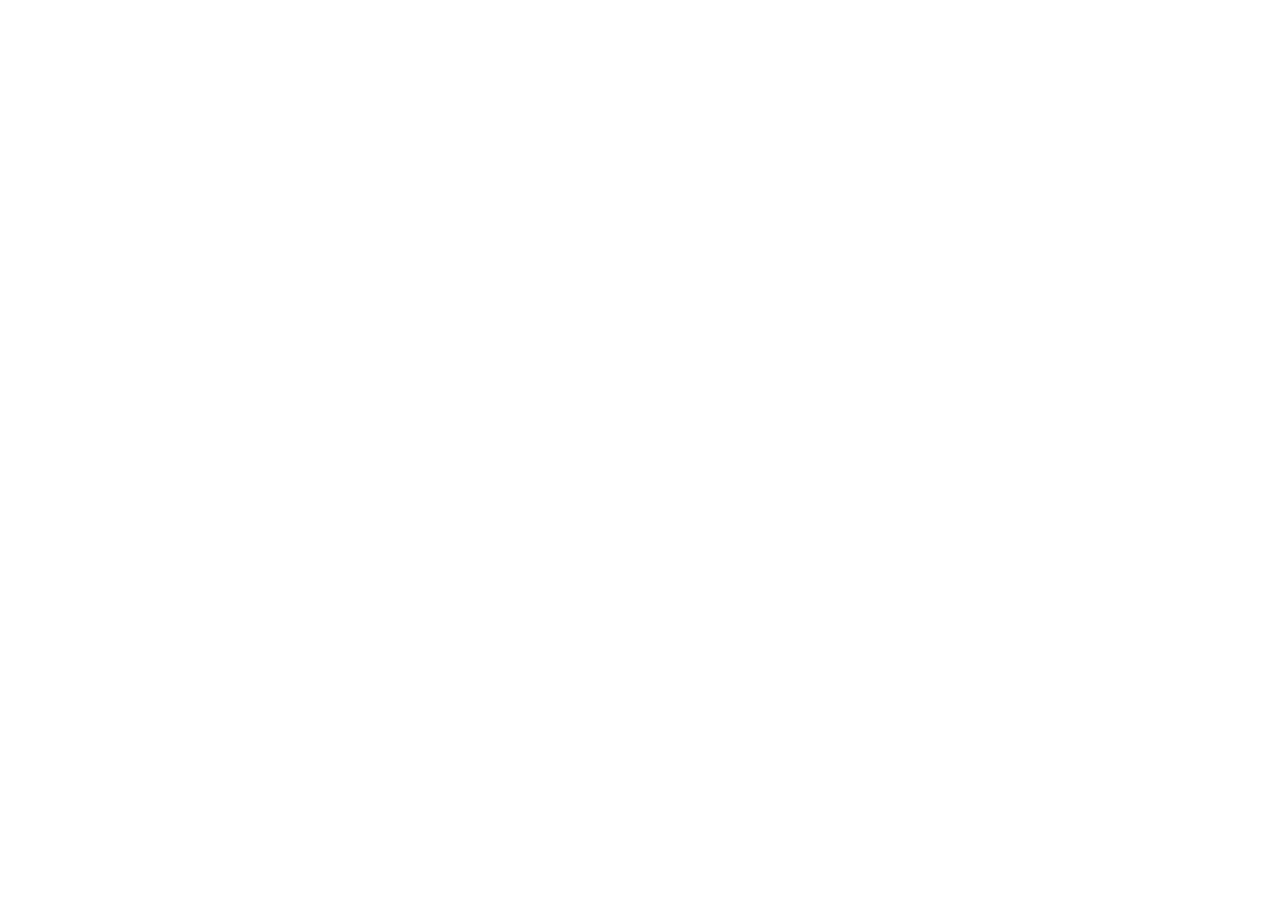
==== index.html @ 31bc8d92 "Create index.html" ====
<!doctype html>
<html lang="ja">
  <head>
    <meta charset="utf-8" />
    <meta http-equiv="refresh" content="0; url=https://www.notion.so/Sumi-Ink-Logo-Animation-318b4e11ff6f80c09e7ff44c44722311?source=copy_link" />
    <title>Redirecting…</title>
    <script>location.replace("https://www.notion.so/Sumi-Ink-Logo-Animation-318b4e11ff6f80c09e7ff44c44722311?source=copy_link");</script>
  </head>
  <body>
    <p>Redirecting… <a href="https://www.notion.so/Sumi-Ink-Logo-Animation-318b4e11ff6f80c09e7ff44c44722311?source=copy_link">Click here</a></p>
  </body>
</html>
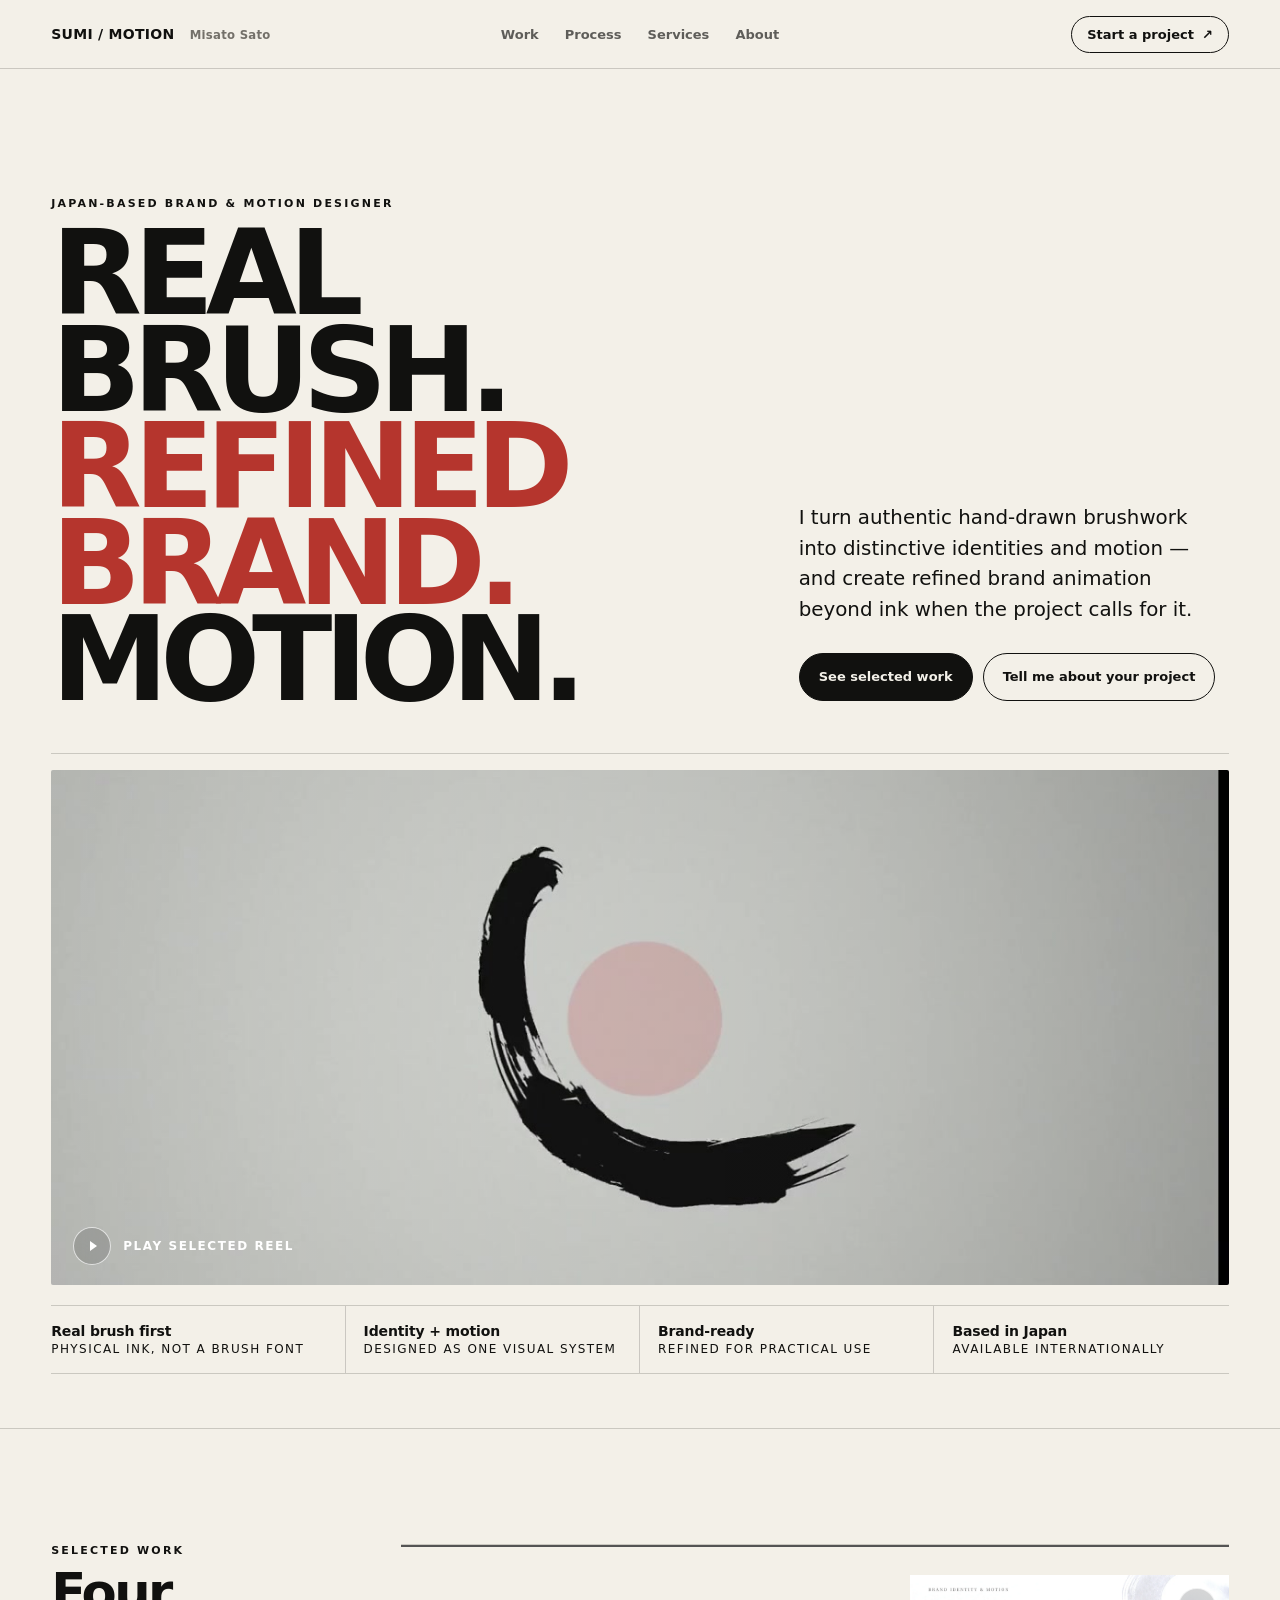
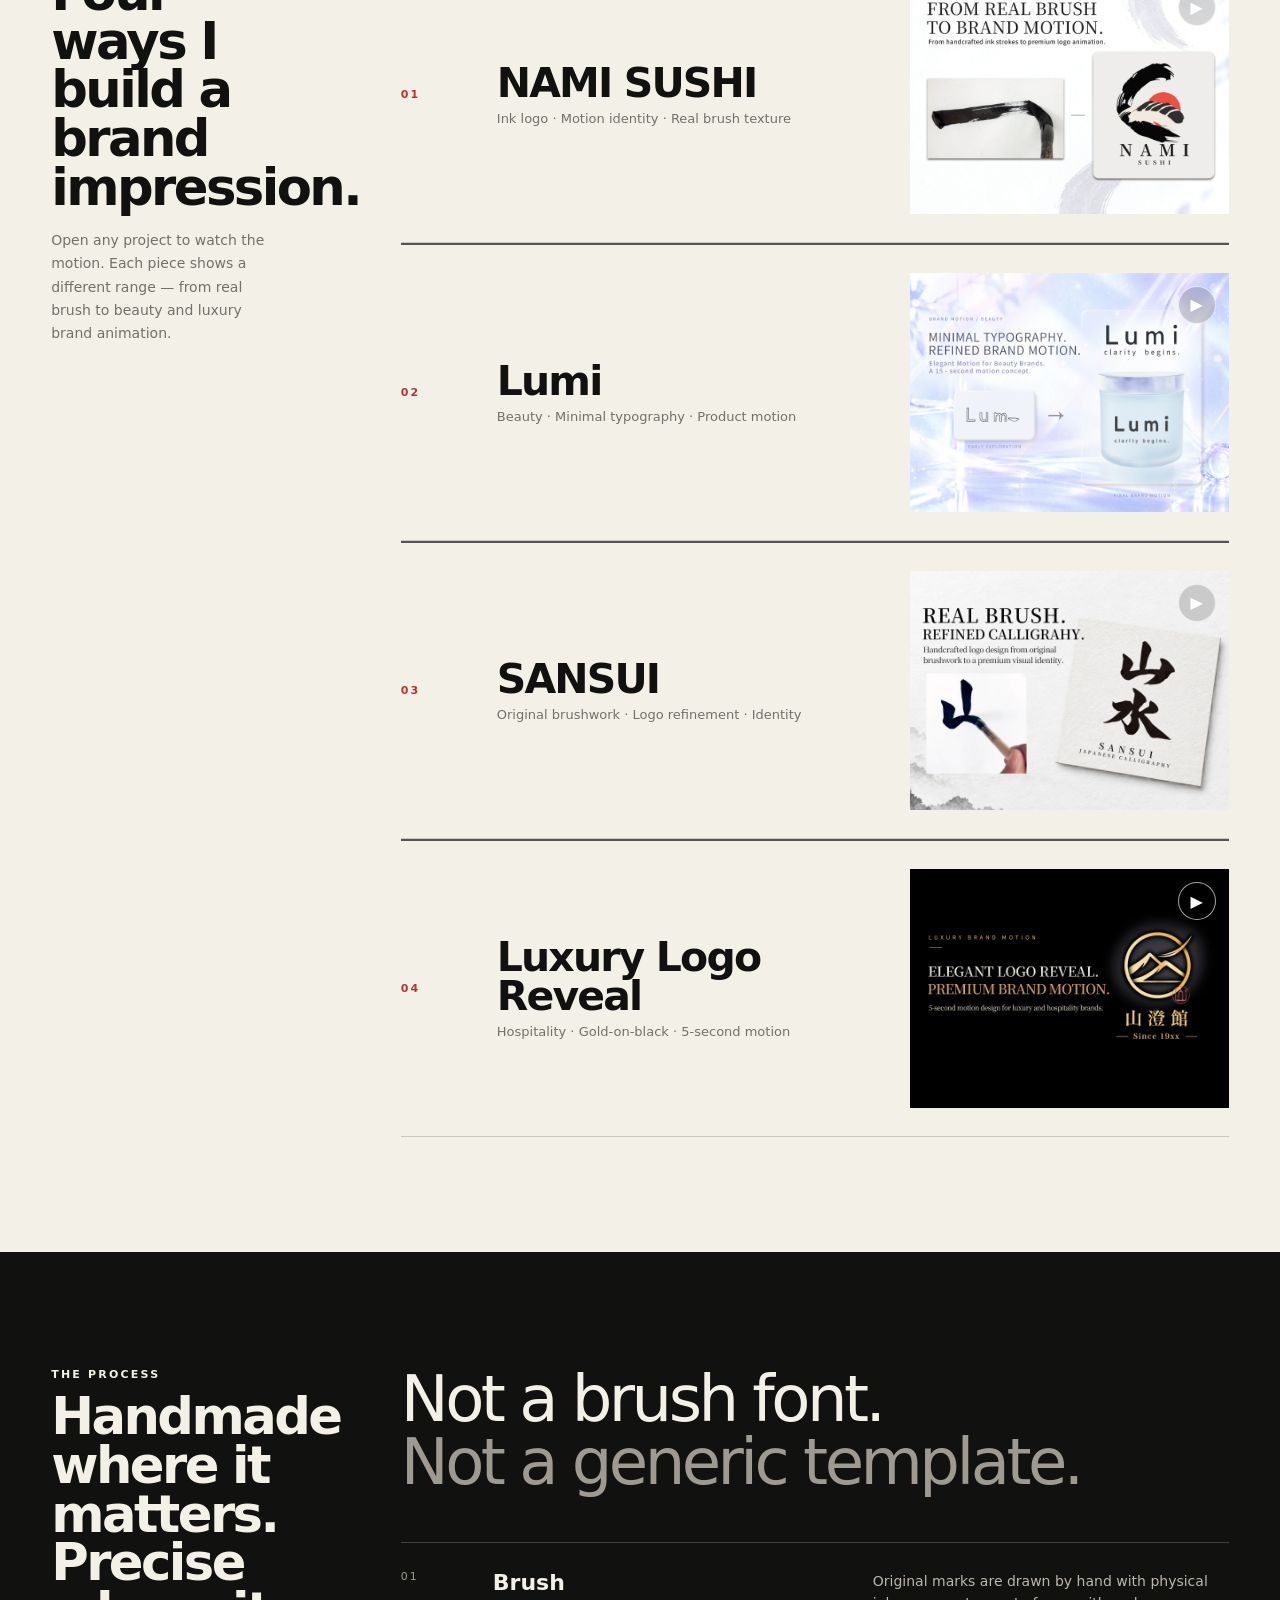
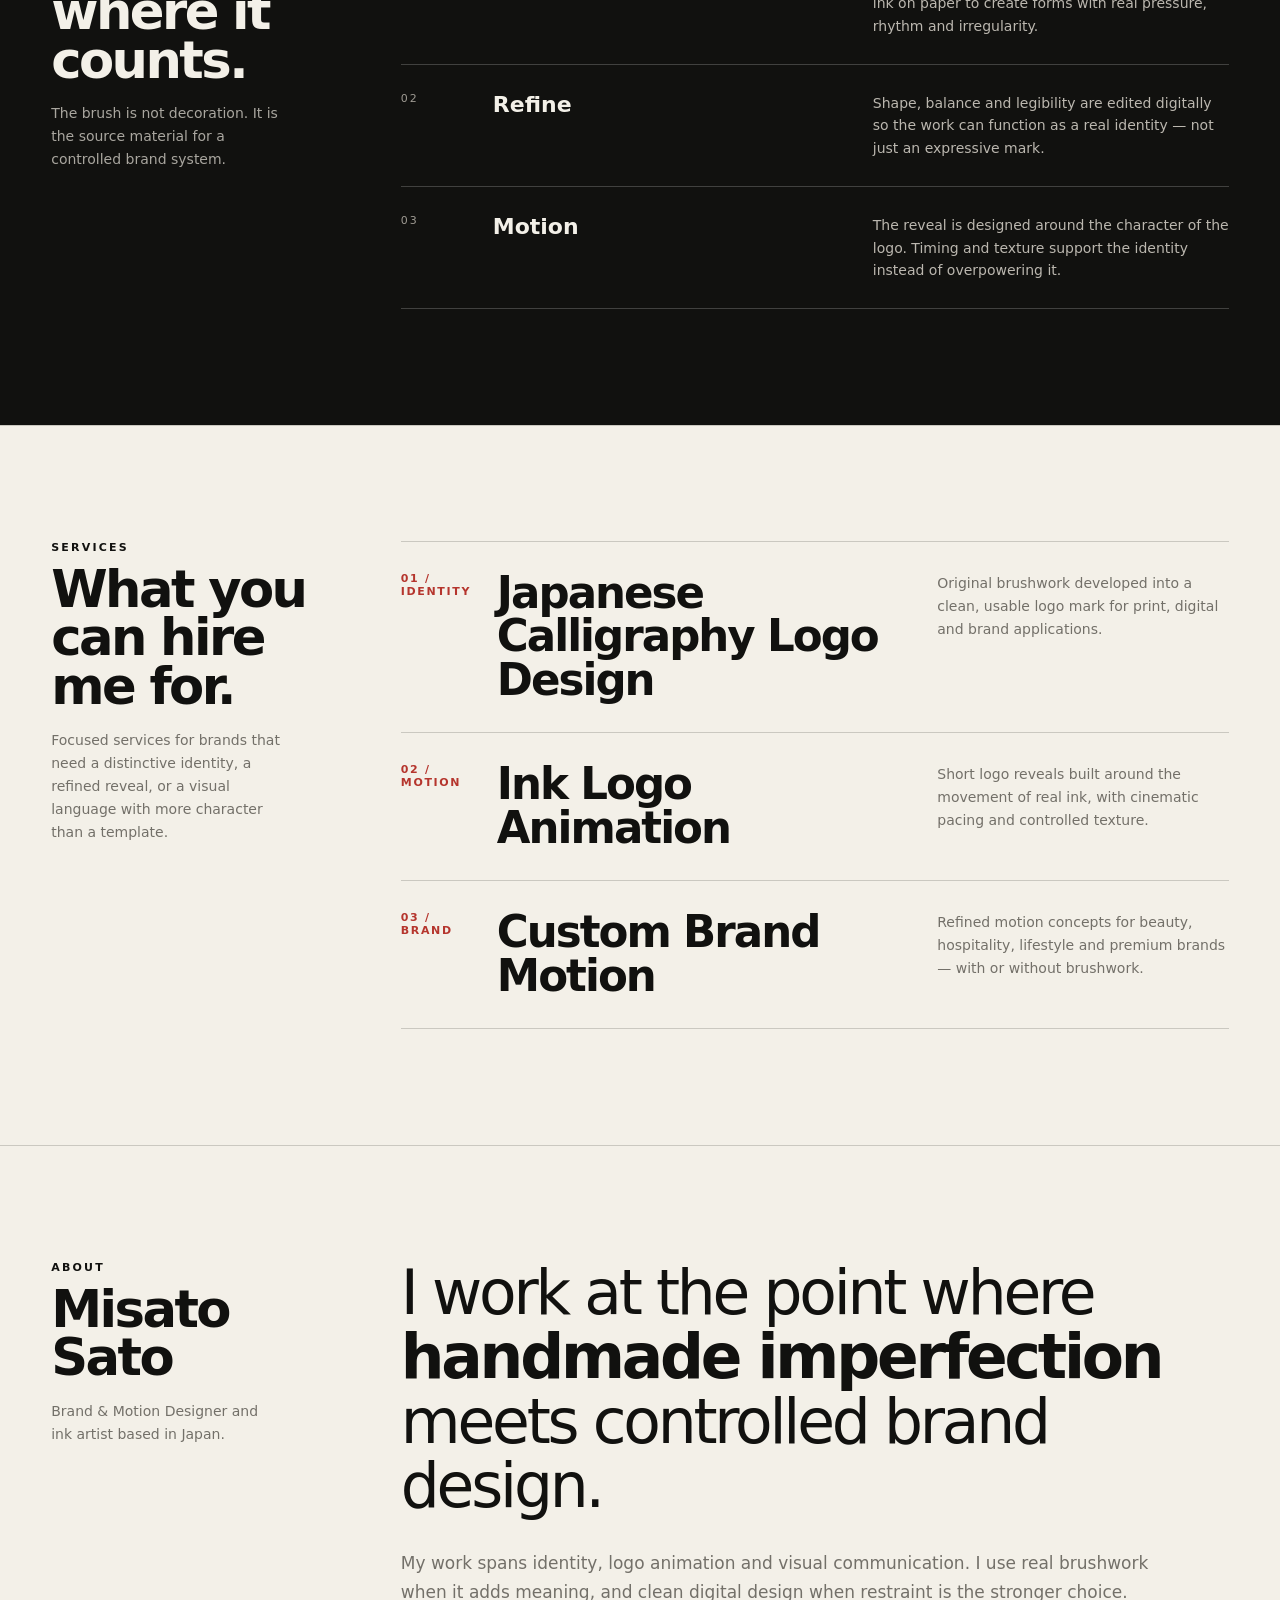
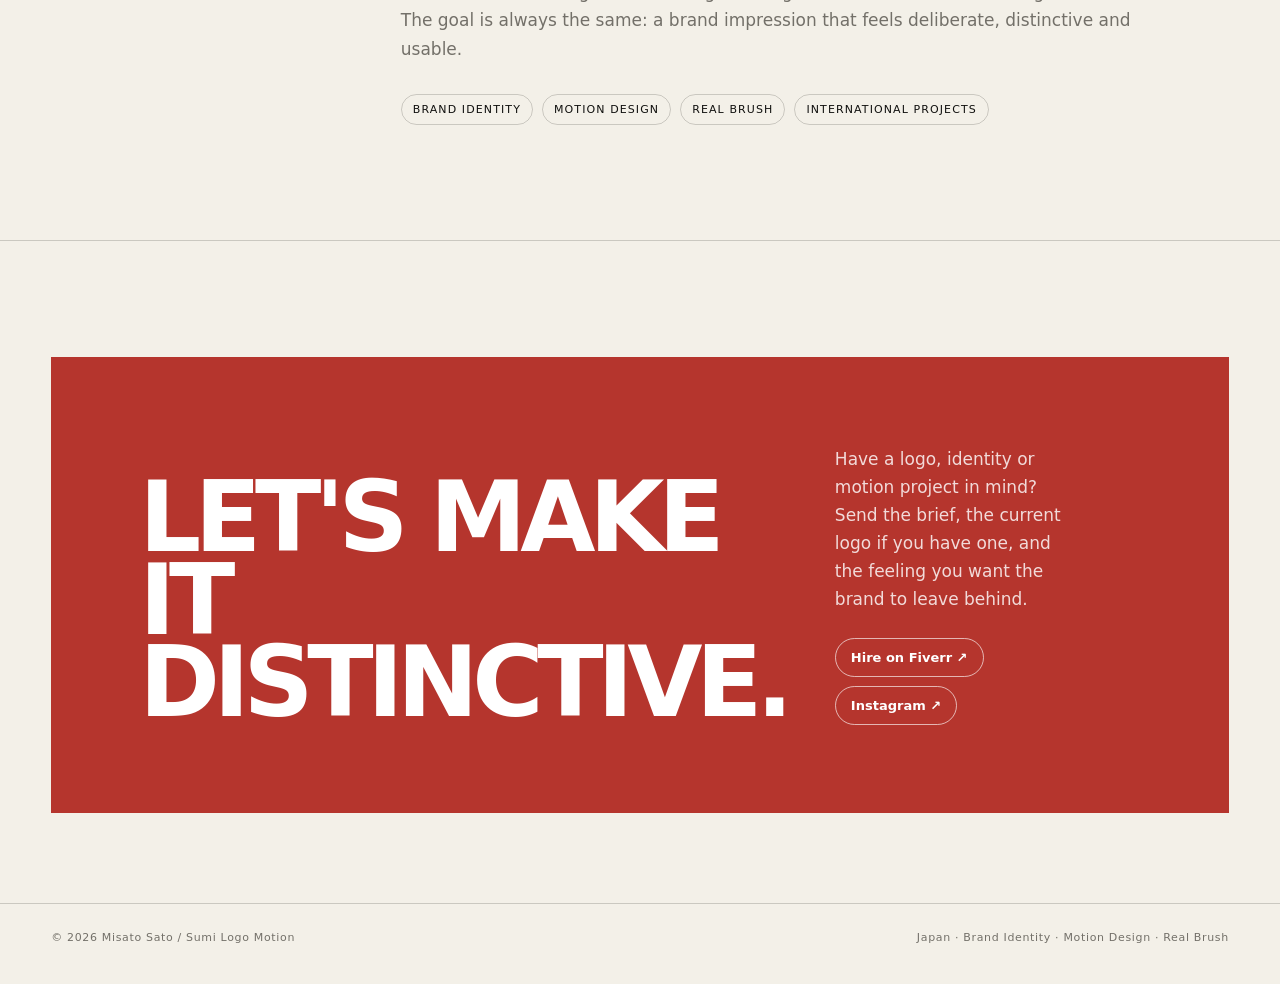
==== commit 9b46ae18: "Redesign Sumi Logo Motion portfolio" ====
--- a/index.html
+++ b/index.html
@@ -1,12 +1,173 @@
 <!doctype html>
-<html lang="ja">
-  <head>
-    <meta charset="utf-8" />
-    <meta http-equiv="refresh" content="0; url=https://www.notion.so/Sumi-Ink-Logo-Animation-318b4e11ff6f80c09e7ff44c44722311?source=copy_link" />
-    <title>Redirecting…</title>
-    <script>location.replace("https://www.notion.so/Sumi-Ink-Logo-Animation-318b4e11ff6f80c09e7ff44c44722311?source=copy_link");</script>
-  </head>
-  <body>
-    <p>Redirecting… <a href="https://www.notion.so/Sumi-Ink-Logo-Animation-318b4e11ff6f80c09e7ff44c44722311?source=copy_link">Click here</a></p>
-  </body>
+<html lang="en">
+<head>
+<meta charset="utf-8" />
+<meta name="viewport" content="width=device-width,initial-scale=1" />
+<meta name="description" content="Misato Sato — Japan-based Brand & Motion Designer. Authentic brushwork, refined identity, logo animation, and brand motion." />
+<meta name="theme-color" content="#f3f0e8" />
+<meta property="og:title" content="Sumi / Motion — Misato Sato" />
+<meta property="og:description" content="Real brush. Refined identity. Distinctive motion." />
+<meta property="og:type" content="website" />
+<title>Sumi / Motion — Misato Sato</title>
+<style>
+:root{
+  --ink:#11110f;
+  --paper:#f3f0e8;
+  --paper2:#e9e4d8;
+  --red:#b5352d;
+  --muted:#737069;
+  --line:rgba(17,17,15,.18);
+  --max:1320px;
+  --gutter:clamp(20px,4vw,58px);
+}
+*{box-sizing:border-box}
+html{scroll-behavior:smooth}
+body{margin:0;background:var(--paper);color:var(--ink);font-family:Inter,ui-sans-serif,system-ui,-apple-system,BlinkMacSystemFont,"Segoe UI",sans-serif;-webkit-font-smoothing:antialiased}
+a{color:inherit;text-decoration:none}
+button{font:inherit}
+img,video{display:block;max-width:100%}
+.wrap{width:min(var(--max),calc(100% - 2*var(--gutter)));margin-inline:auto}
+.kicker{font-size:11px;letter-spacing:.2em;text-transform:uppercase;font-weight:800}
+.muted{color:var(--muted)}
+
+header{position:sticky;top:0;z-index:50;border-bottom:1px solid var(--line);background:rgba(243,240,232,.90);backdrop-filter:blur(16px)}
+nav{min-height:68px;display:grid;grid-template-columns:1fr auto 1fr;align-items:center;gap:20px}
+.brand{font-weight:900;letter-spacing:.02em;font-size:14px}.brand small{font-weight:600;color:var(--muted);margin-left:10px}
+.nav-center{display:flex;gap:26px;font-size:13px;font-weight:720}.nav-center a{opacity:.66}.nav-center a:hover{opacity:1}
+.nav-end{justify-self:end}.nav-cta{display:inline-flex;align-items:center;gap:8px;border:1px solid var(--ink);border-radius:999px;padding:10px 15px;font-size:13px;font-weight:800;transition:.18s}.nav-cta:hover{background:var(--ink);color:var(--paper)}
+.nav-cta:after{content:"↗";font-size:13px}
+
+.hero{padding:clamp(70px,10vw,140px) 0 54px;border:0}
+.hero-top{display:grid;grid-template-columns:minmax(0,1.2fr) minmax(300px,.8fr);gap:clamp(38px,8vw,116px);align-items:end;margin-bottom:44px}
+.hero h1{font-size:clamp(58px,9.2vw,138px);line-height:.82;letter-spacing:-.07em;margin:16px 0 0;font-weight:860;max-width:980px}
+.hero h1 span{display:block;color:var(--red)}
+.hero-copy{padding-bottom:8px}.hero-copy p{font-size:clamp(18px,1.55vw,23px);line-height:1.55;margin:0 0 27px;max-width:560px}.hero-actions{display:flex;gap:10px;flex-wrap:wrap}
+.btn{min-height:48px;display:inline-flex;align-items:center;justify-content:center;border:1px solid var(--ink);border-radius:999px;padding:0 19px;font-size:13px;font-weight:820;transition:.18s}.btn.primary{background:var(--ink);color:var(--paper)}.btn:hover{transform:translateY(-2px)}
+.hero-reel{position:relative;border-top:1px solid var(--line);border-bottom:1px solid var(--line);padding:16px 0}
+.hero-video{position:relative;width:100%;aspect-ratio:16/7;background:#111;overflow:hidden;border-radius:2px;cursor:pointer;border:0;padding:0;color:inherit;text-align:left}.hero-video video{width:100%;height:100%;object-fit:cover}.hero-video:after{content:"";position:absolute;inset:0;background:linear-gradient(90deg,rgba(0,0,0,.05),rgba(0,0,0,.18))}
+.reel-label{position:absolute;left:22px;bottom:20px;z-index:3;color:#fff;display:flex;align-items:center;gap:12px;font-size:12px;letter-spacing:.13em;text-transform:uppercase;font-weight:800}.reel-play{width:38px;height:38px;border:1px solid rgba(255,255,255,.7);border-radius:50%;display:grid;place-items:center;background:rgba(0,0,0,.14);backdrop-filter:blur(8px)}.reel-play:before{content:"";border-left:7px solid #fff;border-top:5px solid transparent;border-bottom:5px solid transparent;margin-left:2px}
+.proofbar{display:grid;grid-template-columns:repeat(4,1fr);border-bottom:1px solid var(--line)}.proof{padding:17px 18px;border-right:1px solid var(--line);font-size:12px;text-transform:uppercase;letter-spacing:.12em}.proof:first-child{padding-left:0}.proof:last-child{border-right:0}.proof b{display:block;font-size:14px;text-transform:none;letter-spacing:-.01em;margin-bottom:3px}
+
+section{padding:clamp(78px,9vw,128px) 0;border-top:1px solid var(--line)}
+.section-grid{display:grid;grid-template-columns:260px 1fr;gap:clamp(34px,7vw,96px);align-items:start}.section-label{position:sticky;top:100px}.section-label h2{font-size:clamp(34px,4vw,52px);line-height:.95;letter-spacing:-.05em;margin:11px 0 18px}.section-label p{font-size:14px;line-height:1.65;color:var(--muted);max-width:230px;margin:0}
+
+.work-list{border-top:1px solid var(--line)}
+.work-row{display:grid;grid-template-columns:72px minmax(0,1.1fr) minmax(300px,.9fr);gap:24px;align-items:center;padding:28px 0;border-bottom:1px solid var(--line);cursor:pointer;background:none;border-left:0;border-right:0;text-align:left;width:100%;color:inherit;transition:.2s}
+.work-row:hover{padding-left:10px;padding-right:10px;background:rgba(255,255,255,.24)}
+.work-no{font-size:11px;letter-spacing:.18em;color:var(--red);font-weight:850}.work-name{font-size:clamp(27px,3.2vw,46px);line-height:.95;letter-spacing:-.045em;font-weight:820}.work-desc{display:block;margin-top:8px;font-size:13px;color:var(--muted)}
+.work-thumb{position:relative;aspect-ratio:4/3;overflow:hidden;background:#ddd}.work-thumb img{width:100%;height:100%;object-fit:cover;transition:transform .35s}.work-row:hover .work-thumb img{transform:scale(1.025)}.work-arrow{position:absolute;right:13px;top:13px;width:38px;height:38px;border-radius:50%;display:grid;place-items:center;color:#fff;border:1px solid rgba(255,255,255,.65);background:rgba(0,0,0,.16);backdrop-filter:blur(8px);font-size:16px}
+
+.process{background:var(--ink);color:var(--paper)}.process .section-label p{color:#a9a69f}.process .section-label{color:var(--paper)}
+.process-lead{font-size:clamp(38px,5vw,72px);line-height:.98;letter-spacing:-.055em;margin:0 0 48px;max-width:850px}.process-lead em{font-style:normal;color:#9e9a92}
+.steps{border-top:1px solid rgba(255,255,255,.2)}.step{display:grid;grid-template-columns:68px 1fr 1fr;gap:24px;padding:27px 0;border-bottom:1px solid rgba(255,255,255,.2)}.step .n{font-size:11px;letter-spacing:.18em;color:#9e9a92}.step h3{font-size:22px;margin:0}.step p{margin:0;color:#bbb7af;line-height:1.6;font-size:14px}
+
+.services-list{border-top:1px solid var(--line)}.service-row{display:grid;grid-template-columns:72px 1fr minmax(240px,.7fr);gap:24px;padding:30px 0;border-bottom:1px solid var(--line);align-items:start}.service-row h3{font-size:clamp(27px,3.4vw,48px);letter-spacing:-.045em;line-height:1;margin:0}.service-row p{font-size:14px;line-height:1.65;color:var(--muted);margin:0}.service-tag{font-size:11px;letter-spacing:.15em;text-transform:uppercase;color:var(--red);font-weight:800}
+
+.about-copy{font-size:clamp(34px,4.8vw,69px);line-height:1.05;letter-spacing:-.052em;margin:0 0 30px;max-width:920px}.about-copy strong{font-weight:860}.about-small{font-size:17px;line-height:1.7;max-width:760px;color:var(--muted);margin:0}.about-meta{display:flex;gap:9px;flex-wrap:wrap;margin-top:30px}.about-meta span{border:1px solid var(--line);padding:8px 11px;border-radius:999px;font-size:11px;letter-spacing:.1em;text-transform:uppercase}
+
+.contact{padding-bottom:90px}.contact-card{background:var(--red);color:#fff;padding:clamp(38px,7vw,88px);display:grid;grid-template-columns:1.2fr .8fr;gap:48px;align-items:end}.contact-card h2{font-size:clamp(52px,7.6vw,108px);line-height:.85;letter-spacing:-.065em;margin:0}.contact-right p{font-size:17px;line-height:1.65;margin:0 0 25px;color:rgba(255,255,255,.82)}.contact-links{display:flex;flex-wrap:wrap;gap:9px}.contact-links a{border:1px solid rgba(255,255,255,.64);padding:11px 15px;border-radius:999px;font-size:13px;font-weight:780}.contact-links a:hover{background:#fff;color:var(--red)}
+footer{border-top:1px solid var(--line);padding:27px 0 40px;color:var(--muted);font-size:11px;letter-spacing:.06em}.footer-row{display:flex;justify-content:space-between;gap:18px;flex-wrap:wrap}
+
+dialog{width:min(1060px,calc(100% - 28px));border:0;padding:0;background:#090909;color:#fff;box-shadow:0 40px 120px rgba(0,0,0,.48)}dialog::backdrop{background:rgba(0,0,0,.82);backdrop-filter:blur(9px)}.modal-top{height:56px;display:flex;align-items:center;justify-content:space-between;padding:0 18px;border-bottom:1px solid #292929;font-size:13px}.modal-close{border:1px solid #555;background:none;color:#fff;border-radius:999px;padding:7px 12px;cursor:pointer}.modal-video{width:100%;max-height:78vh;background:#000}
+
+@media(max-width:950px){
+ nav{grid-template-columns:1fr auto}.nav-center{display:none}.hero-top,.section-grid,.contact-card{grid-template-columns:1fr}.hero-copy{max-width:720px}.section-label{position:static}.section-label p{max-width:620px}.work-row{grid-template-columns:52px 1fr}.work-thumb{grid-column:2}.step{grid-template-columns:52px 1fr}.step p{grid-column:2}.service-row{grid-template-columns:52px 1fr}.service-row p{grid-column:2}.proofbar{grid-template-columns:1fr 1fr}.proof:nth-child(2){border-right:0}.proof:nth-child(-n+2){border-bottom:1px solid var(--line)}
+}
+@media(max-width:600px){
+ nav{min-height:62px}.brand small{display:none}.hero{padding-top:48px}.hero h1{font-size:55px}.hero-video{aspect-ratio:4/3}.proof{padding:14px 12px}.proof:first-child{padding-left:12px}.work-row{grid-template-columns:38px 1fr;gap:14px;padding:22px 0}.work-thumb{grid-column:1/-1}.work-name{font-size:31px}.process-lead{font-size:40px}.contact-card{grid-template-columns:minmax(0,1fr);padding:clamp(20px,6vw,38px)}.contact-card h2{font-size:clamp(36px,9vw,56px);overflow-wrap:anywhere}.nav-cta{padding:9px 12px}
+}
+@media(prefers-reduced-motion:reduce){html{scroll-behavior:auto}*,*:before,*:after{transition:none!important}}
+</style>
+</head>
+<body>
+<header>
+  <div class="wrap"><nav>
+    <a class="brand" href="#top">SUMI / MOTION <small>Misato Sato</small></a>
+    <div class="nav-center"><a href="#work">Work</a><a href="#process">Process</a><a href="#services">Services</a><a href="#about">About</a></div>
+    <div class="nav-end"><a class="nav-cta" href="#contact">Start a project</a></div>
+  </nav></div>
+</header>
+
+<main id="top">
+<section class="hero">
+  <div class="wrap">
+    <div class="hero-top">
+      <div><div class="kicker">Japan-based Brand & Motion Designer</div><h1>REAL BRUSH.<span>REFINED BRAND.</span>MOTION.</h1></div>
+      <div class="hero-copy"><p>I turn authentic hand-drawn brushwork into distinctive identities and motion — and create refined brand animation beyond ink when the project calls for it.</p><div class="hero-actions"><a class="btn primary" href="#work">See selected work</a><a class="btn" href="#contact">Tell me about your project</a></div></div>
+    </div>
+    <div class="hero-reel">
+      <button class="hero-video" type="button" data-video="assets/hero.mp4" data-title="Sumi / Motion — Selected Reel" aria-label="Play selected motion reel"><video autoplay muted loop playsinline poster="assets/hero-poster.jpg"><source src="assets/hero.mp4" type="video/mp4"></video><span class="reel-label"><span class="reel-play"></span>Play selected reel</span></button>
+    </div>
+    <div class="proofbar" aria-label="Core strengths">
+      <div class="proof"><b>Real brush first</b>Physical ink, not a brush font</div>
+      <div class="proof"><b>Identity + motion</b>Designed as one visual system</div>
+      <div class="proof"><b>Brand-ready</b>Refined for practical use</div>
+      <div class="proof"><b>Based in Japan</b>Available internationally</div>
+    </div>
+  </div>
+</section>
+
+<section id="work">
+  <div class="wrap section-grid">
+    <aside class="section-label"><div class="kicker">Selected work</div><h2>Four ways I build a brand impression.</h2><p>Open any project to watch the motion. Each piece shows a different range — from real brush to beauty and luxury brand animation.</p></aside>
+    <div class="work-list">
+      <button class="work-row" data-video="assets/nami.mp4" data-title="NAMI SUSHI — Ink Logo & Motion Identity"><span class="work-no">01</span><span><span class="work-name">NAMI SUSHI</span><span class="work-desc">Ink logo · Motion identity · Real brush texture</span></span><span class="work-thumb"><img src="assets/nami.webp" alt="NAMI SUSHI project cover"><span class="work-arrow">▶</span></span></button>
+      <button class="work-row" data-video="assets/lumi.mp4" data-title="Lumi — Beauty Brand Motion"><span class="work-no">02</span><span><span class="work-name">Lumi</span><span class="work-desc">Beauty · Minimal typography · Product motion</span></span><span class="work-thumb"><img src="assets/lumi.webp" alt="Lumi beauty brand motion cover"><span class="work-arrow">▶</span></span></button>
+      <button class="work-row" data-video="assets/sansui.mp4" data-title="SANSUI — Japanese Calligraphy Logo"><span class="work-no">03</span><span><span class="work-name">SANSUI</span><span class="work-desc">Original brushwork · Logo refinement · Identity</span></span><span class="work-thumb"><img src="assets/sansui.webp" alt="SANSUI calligraphy logo cover"><span class="work-arrow">▶</span></span></button>
+      <button class="work-row" data-video="assets/luxury.mp4" data-title="Luxury Brand Logo Reveal"><span class="work-no">04</span><span><span class="work-name">Luxury Logo Reveal</span><span class="work-desc">Hospitality · Gold-on-black · 5-second motion</span></span><span class="work-thumb"><img src="assets/luxury.webp" alt="Luxury logo reveal cover"><span class="work-arrow">▶</span></span></button>
+    </div>
+  </div>
+</section>
+
+<section class="process" id="process">
+  <div class="wrap section-grid">
+    <aside class="section-label"><div class="kicker">The process</div><h2>Handmade where it matters. Precise where it counts.</h2><p>The brush is not decoration. It is the source material for a controlled brand system.</p></aside>
+    <div>
+      <p class="process-lead">Not a brush font.<br><em>Not a generic template.</em></p>
+      <div class="steps">
+        <div class="step"><span class="n">01</span><h3>Brush</h3><p>Original marks are drawn by hand with physical ink on paper to create forms with real pressure, rhythm and irregularity.</p></div>
+        <div class="step"><span class="n">02</span><h3>Refine</h3><p>Shape, balance and legibility are edited digitally so the work can function as a real identity — not just an expressive mark.</p></div>
+        <div class="step"><span class="n">03</span><h3>Motion</h3><p>The reveal is designed around the character of the logo. Timing and texture support the identity instead of overpowering it.</p></div>
+      </div>
+    </div>
+  </div>
+</section>
+
+<section id="services">
+  <div class="wrap section-grid">
+    <aside class="section-label"><div class="kicker">Services</div><h2>What you can hire me for.</h2><p>Focused services for brands that need a distinctive identity, a refined reveal, or a visual language with more character than a template.</p></aside>
+    <div class="services-list">
+      <div class="service-row"><span class="service-tag">01 / Identity</span><h3>Japanese Calligraphy Logo Design</h3><p>Original brushwork developed into a clean, usable logo mark for print, digital and brand applications.</p></div>
+      <div class="service-row"><span class="service-tag">02 / Motion</span><h3>Ink Logo Animation</h3><p>Short logo reveals built around the movement of real ink, with cinematic pacing and controlled texture.</p></div>
+      <div class="service-row"><span class="service-tag">03 / Brand</span><h3>Custom Brand Motion</h3><p>Refined motion concepts for beauty, hospitality, lifestyle and premium brands — with or without brushwork.</p></div>
+    </div>
+  </div>
+</section>
+
+<section id="about">
+  <div class="wrap section-grid">
+    <aside class="section-label"><div class="kicker">About</div><h2>Misato Sato</h2><p>Brand & Motion Designer and ink artist based in Japan.</p></aside>
+    <div><p class="about-copy">I work at the point where <strong>handmade imperfection</strong> meets controlled brand design.</p><p class="about-small">My work spans identity, logo animation and visual communication. I use real brushwork when it adds meaning, and clean digital design when restraint is the stronger choice. The goal is always the same: a brand impression that feels deliberate, distinctive and usable.</p><div class="about-meta"><span>Brand identity</span><span>Motion design</span><span>Real brush</span><span>International projects</span></div></div>
+  </div>
+</section>
+
+<section class="contact" id="contact">
+  <div class="wrap"><div class="contact-card"><h2>LET'S MAKE IT DISTINCTIVE.</h2><div class="contact-right"><p>Have a logo, identity or motion project in mind? Send the brief, the current logo if you have one, and the feeling you want the brand to leave behind.</p><div class="contact-links"><a href="https://www.fiverr.com/akirlan" target="_blank" rel="noreferrer">Hire on Fiverr ↗</a><a href="https://www.instagram.com/sumi.logo.motion/" target="_blank" rel="noreferrer">Instagram ↗</a></div></div></div></div>
+</section>
+</main>
+
+<footer><div class="wrap footer-row"><span>© 2026 Misato Sato / Sumi Logo Motion</span><span>Japan · Brand Identity · Motion Design · Real Brush</span></div></footer>
+
+<dialog id="workModal" aria-labelledby="modalTitle"><div class="modal-top"><span id="modalTitle"></span><button class="modal-close" type="button">Close</button></div><video class="modal-video" controls playsinline></video></dialog>
+<script>
+const modal=document.getElementById('workModal');
+const mv=modal.querySelector('video');
+const mt=document.getElementById('modalTitle');
+document.querySelectorAll('[data-video]').forEach(el=>el.addEventListener('click',()=>{mt.textContent=el.dataset.title;mv.src=el.dataset.video;modal.showModal();mv.play().catch(()=>{});}));
+function closeModal(){mv.pause();mv.removeAttribute('src');mv.load();modal.close();}
+modal.querySelector('.modal-close').addEventListener('click',closeModal);
+modal.addEventListener('click',e=>{if(e.target===modal)closeModal();});
+modal.addEventListener('cancel',e=>{e.preventDefault();closeModal();});
+</script>
+</body>
 </html>
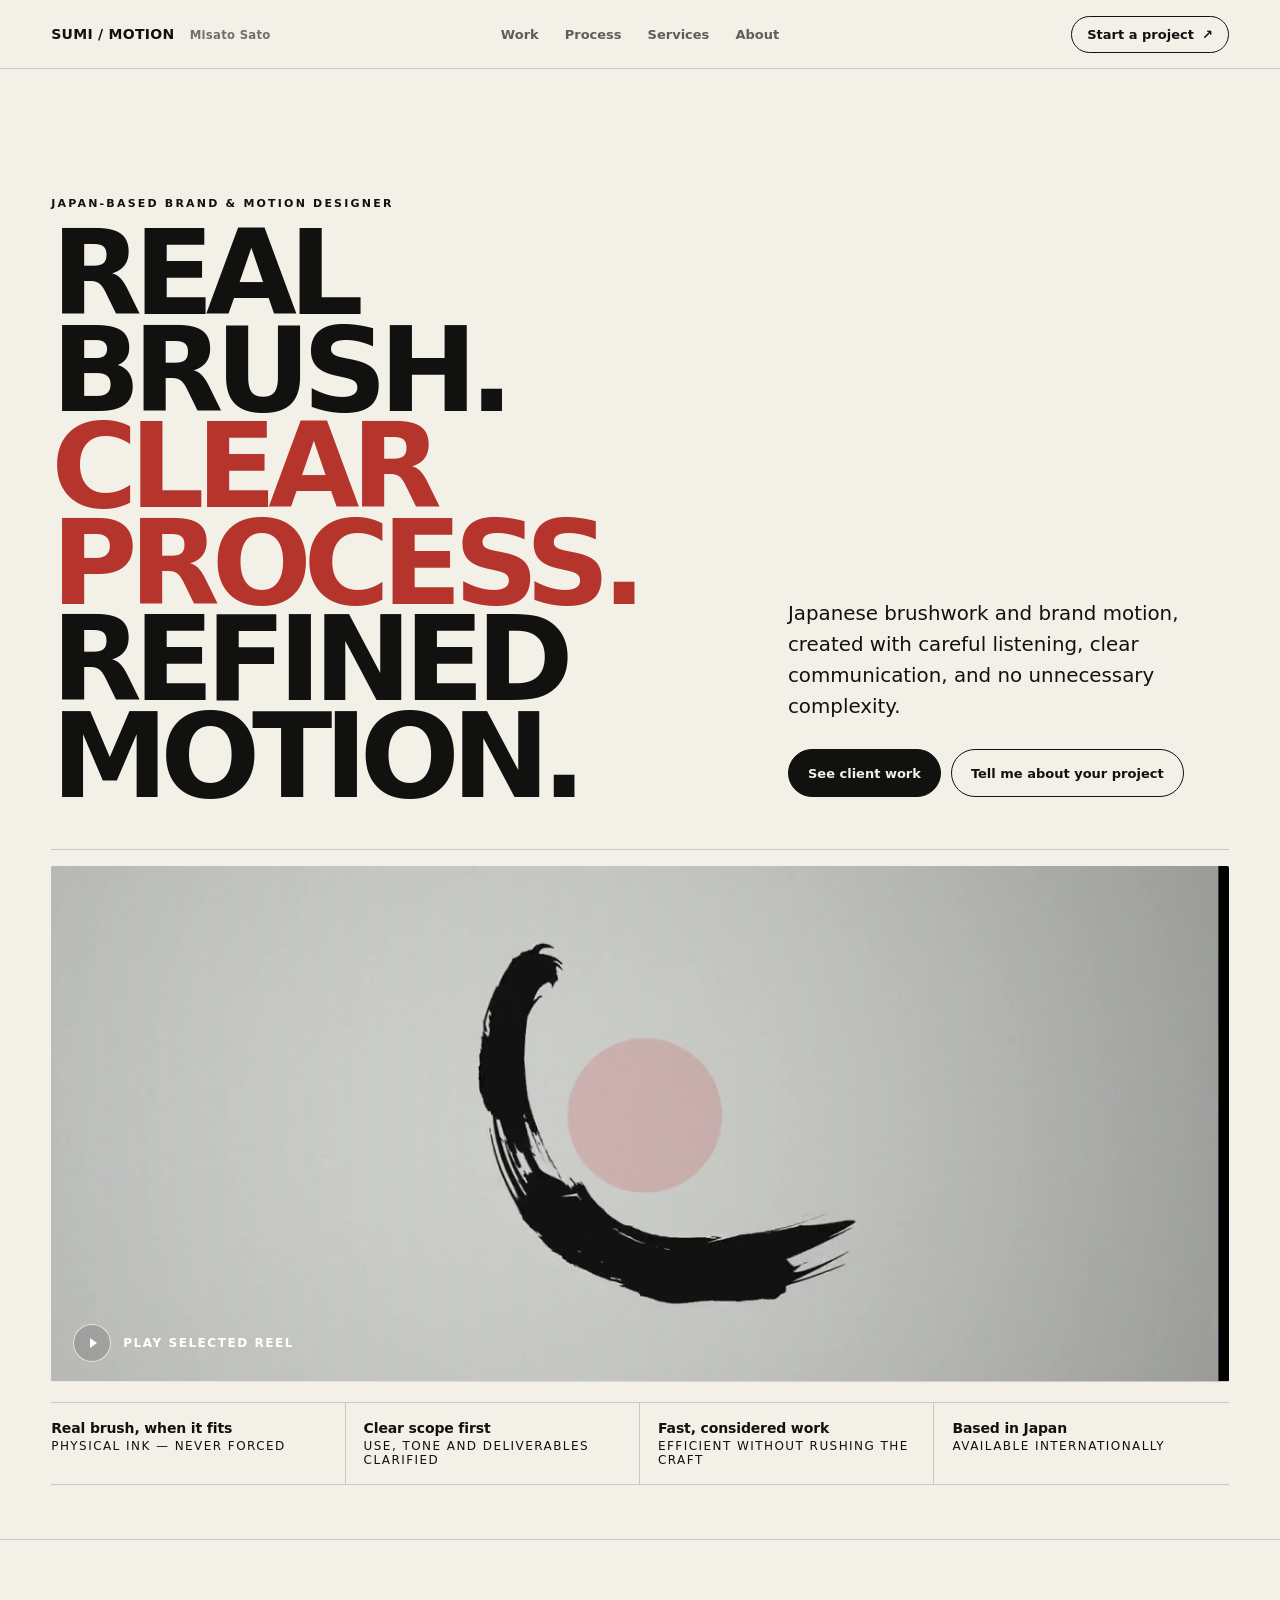
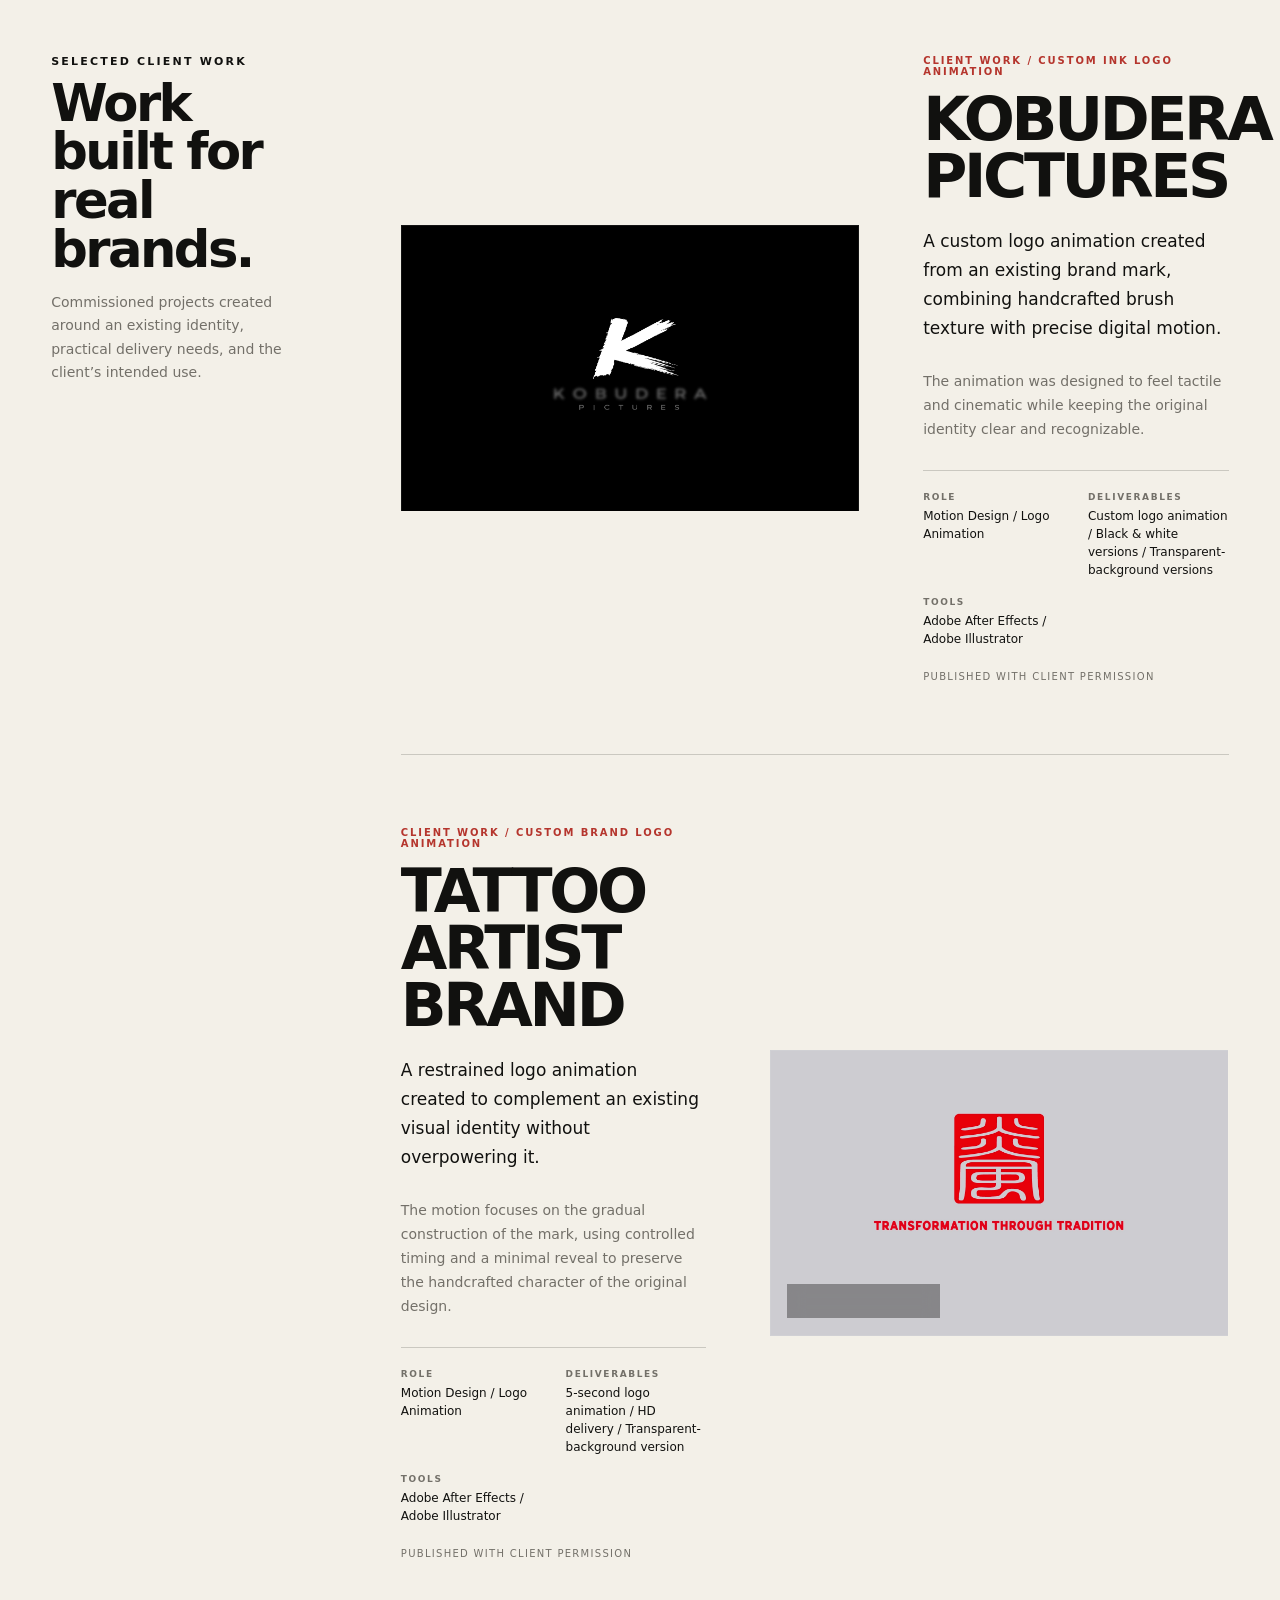
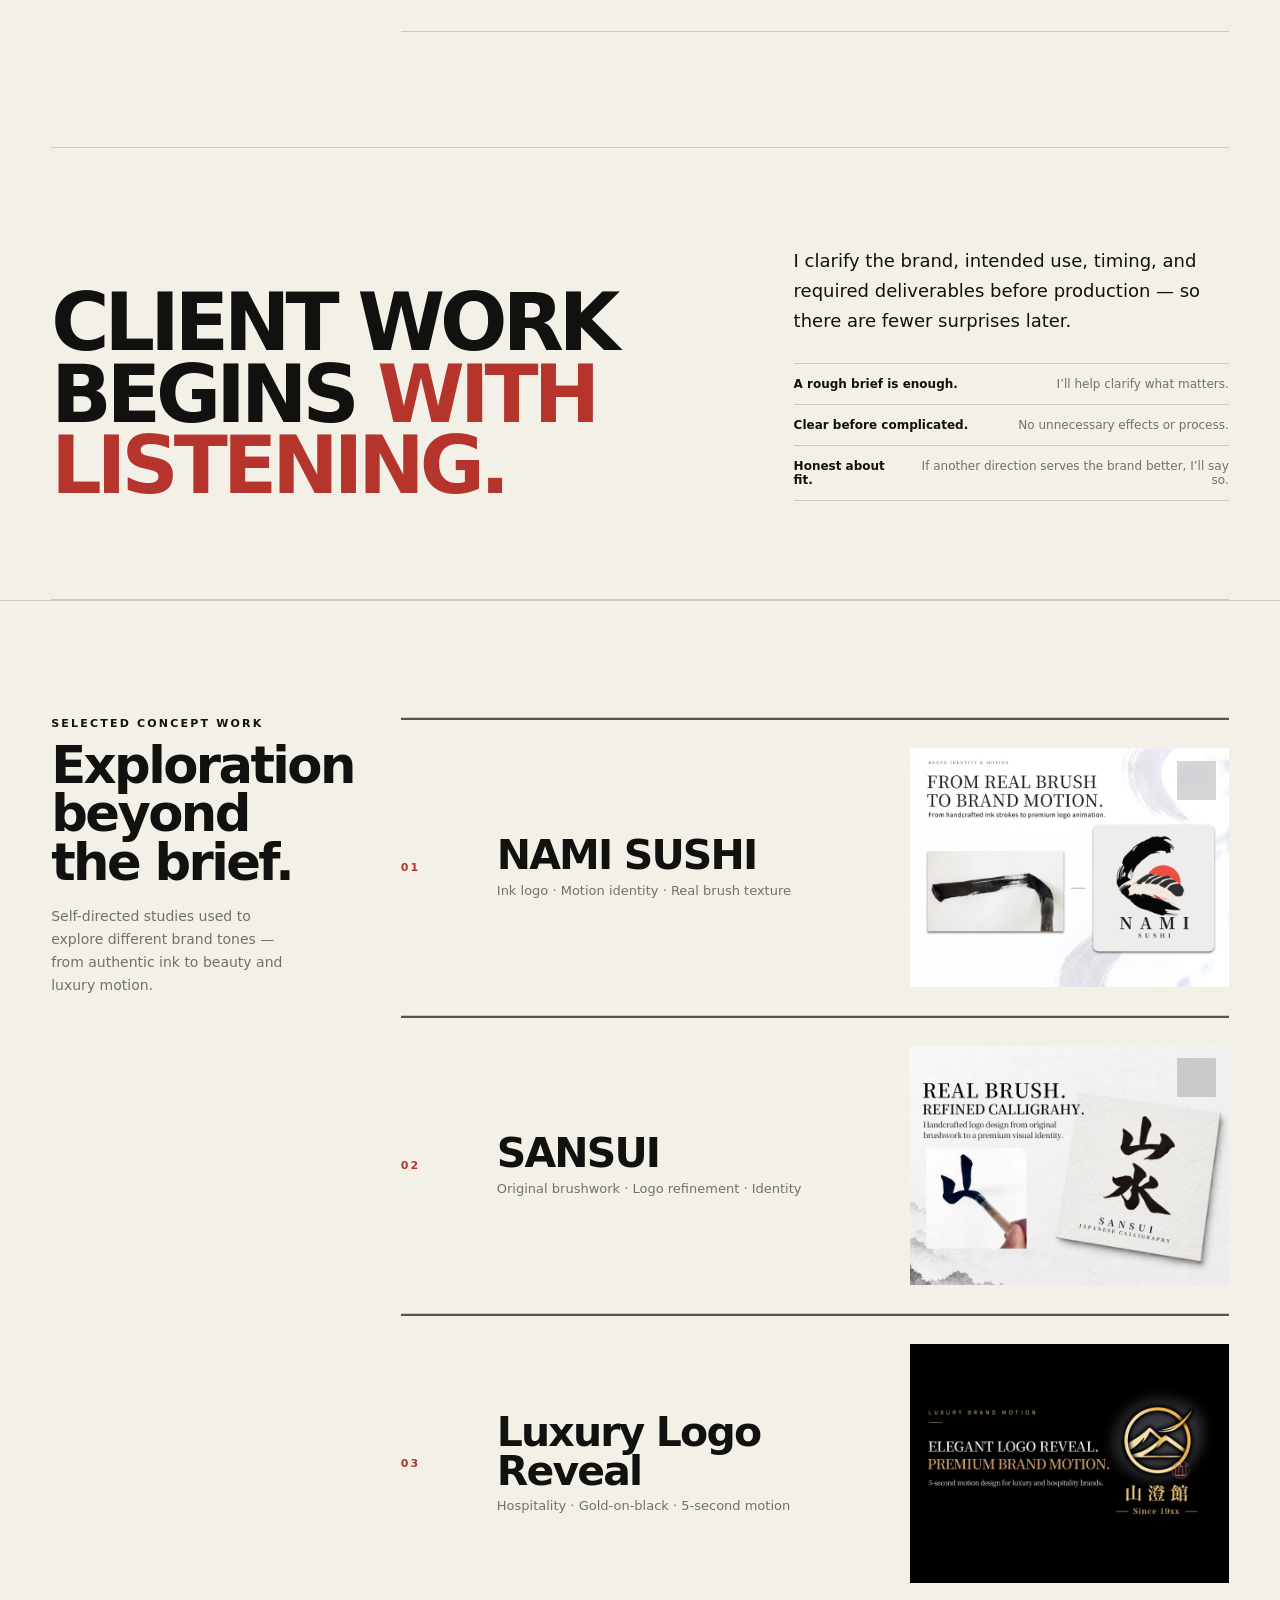
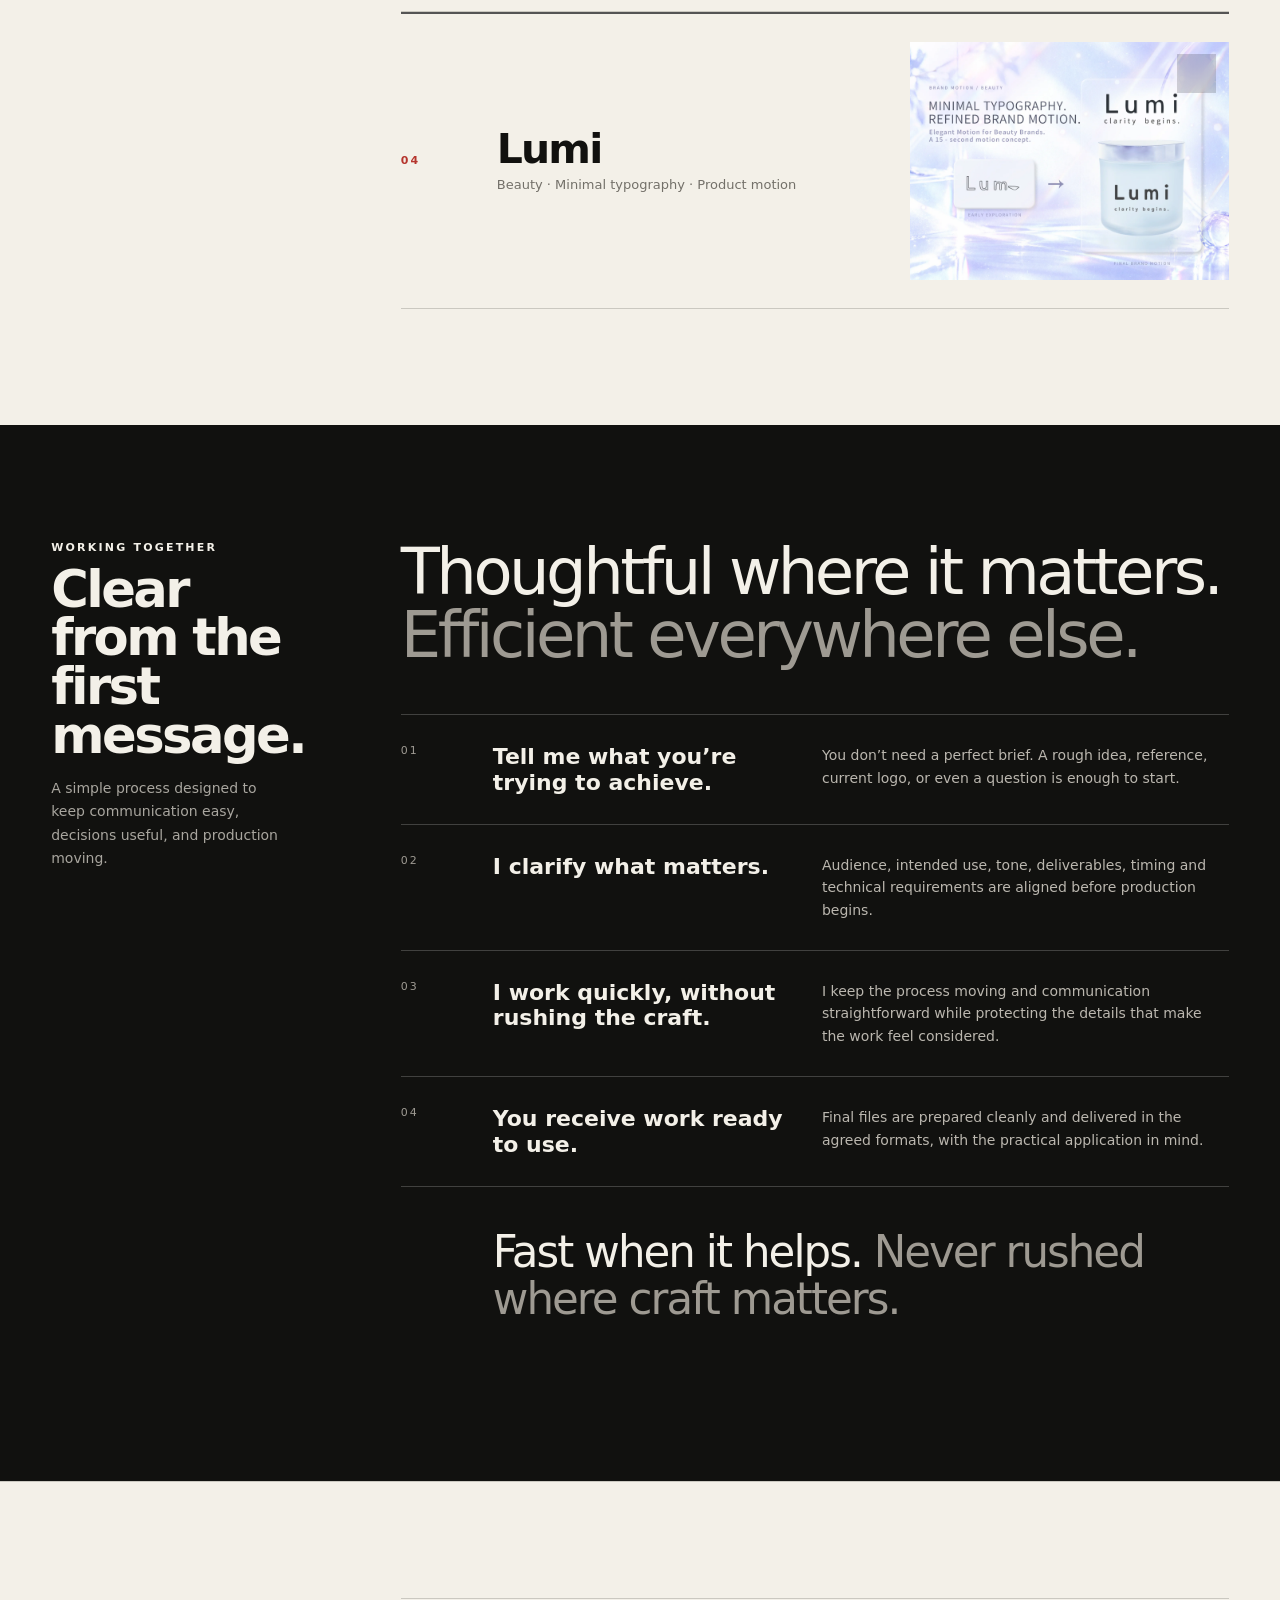
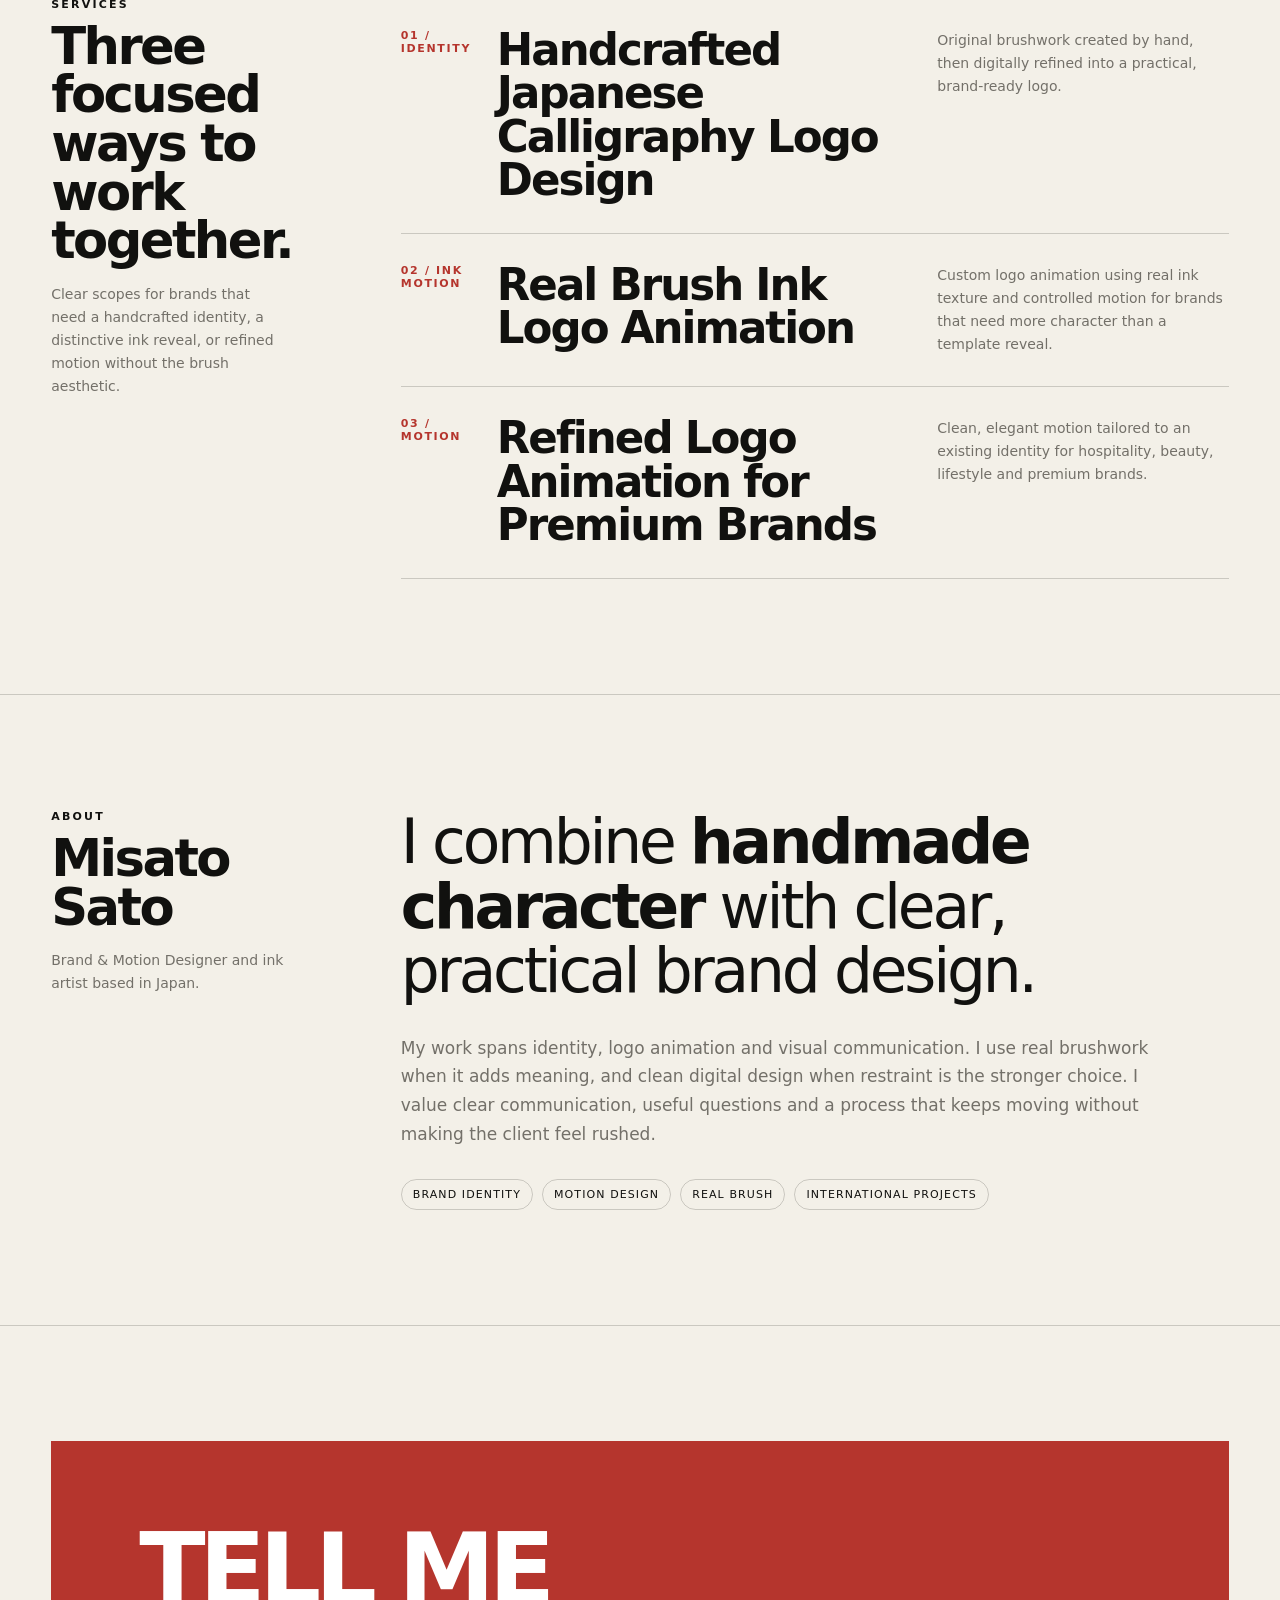
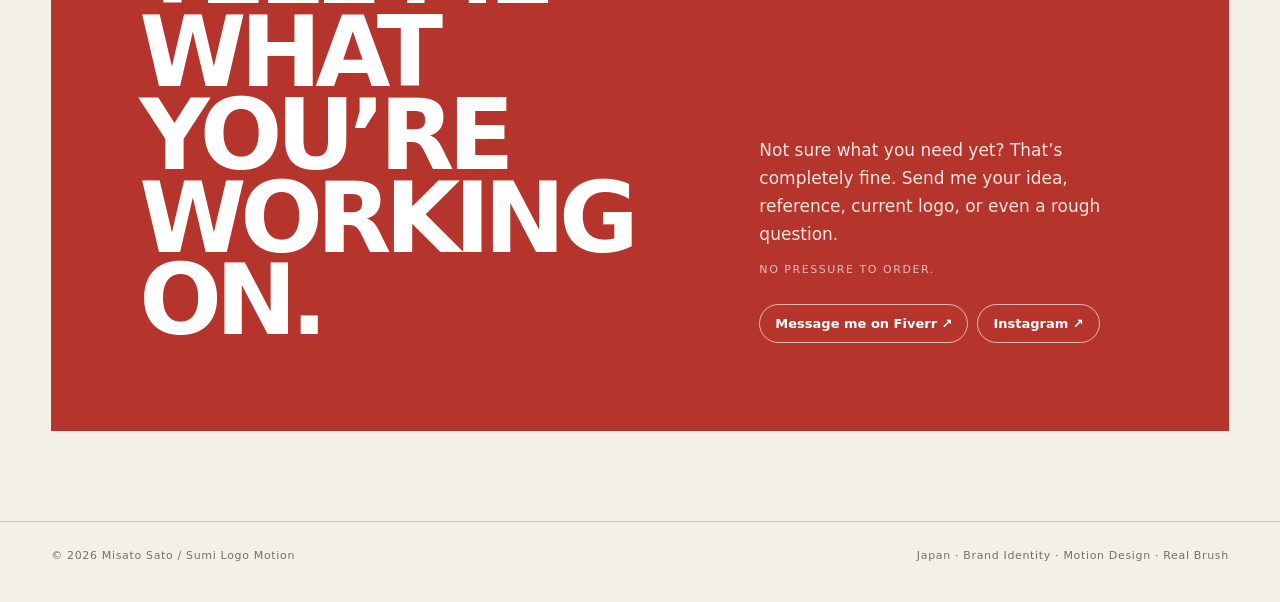
==== commit e255ebd9: "Add client work and refine portfolio experience" ====
--- a/index.html
+++ b/index.html
@@ -3,10 +3,10 @@
 <head>
 <meta charset="utf-8" />
 <meta name="viewport" content="width=device-width,initial-scale=1" />
-<meta name="description" content="Misato Sato — Japan-based Brand & Motion Designer. Authentic brushwork, refined identity, logo animation, and brand motion." />
+<meta name="description" content="Misato Sato — Japan-based Brand & Motion Designer. Real brushwork, clear process, refined identity and logo animation for international brands." />
 <meta name="theme-color" content="#f3f0e8" />
 <meta property="og:title" content="Sumi / Motion — Misato Sato" />
-<meta property="og:description" content="Real brush. Refined identity. Distinctive motion." />
+<meta property="og:description" content="Real brush. Clear process. Refined motion." />
 <meta property="og:type" content="website" />
 <title>Sumi / Motion — Misato Sato</title>
 <style>
@@ -38,18 +38,29 @@
 .nav-cta:after{content:"↗";font-size:13px}
 
 .hero{padding:clamp(70px,10vw,140px) 0 54px;border:0}
-.hero-top{display:grid;grid-template-columns:minmax(0,1.2fr) minmax(300px,.8fr);gap:clamp(38px,8vw,116px);align-items:end;margin-bottom:44px}
-.hero h1{font-size:clamp(58px,9.2vw,138px);line-height:.82;letter-spacing:-.07em;margin:16px 0 0;font-weight:860;max-width:980px}
+.hero-top{display:grid;grid-template-columns:minmax(0,1.18fr) minmax(300px,.82fr);gap:clamp(38px,8vw,116px);align-items:end;margin-bottom:44px}
+.hero h1{font-size:clamp(58px,9.2vw,138px);line-height:.82;letter-spacing:-.07em;margin:16px 0 0;font-weight:860;max-width:1040px}
 .hero h1 span{display:block;color:var(--red)}
-.hero-copy{padding-bottom:8px}.hero-copy p{font-size:clamp(18px,1.55vw,23px);line-height:1.55;margin:0 0 27px;max-width:560px}.hero-actions{display:flex;gap:10px;flex-wrap:wrap}
+.hero-copy{padding-bottom:8px}.hero-copy p{font-size:clamp(18px,1.55vw,23px);line-height:1.55;margin:0 0 27px;max-width:600px}.hero-actions{display:flex;gap:10px;flex-wrap:wrap}
 .btn{min-height:48px;display:inline-flex;align-items:center;justify-content:center;border:1px solid var(--ink);border-radius:999px;padding:0 19px;font-size:13px;font-weight:820;transition:.18s}.btn.primary{background:var(--ink);color:var(--paper)}.btn:hover{transform:translateY(-2px)}
 .hero-reel{position:relative;border-top:1px solid var(--line);border-bottom:1px solid var(--line);padding:16px 0}
-.hero-video{position:relative;width:100%;aspect-ratio:16/7;background:#111;overflow:hidden;border-radius:2px;cursor:pointer;border:0;padding:0;color:inherit;text-align:left}.hero-video video{width:100%;height:100%;object-fit:cover}.hero-video:after{content:"";position:absolute;inset:0;background:linear-gradient(90deg,rgba(0,0,0,.05),rgba(0,0,0,.18))}
+.hero-video{position:relative;width:100%;aspect-ratio:16/7;background:#111;overflow:hidden;border-radius:2px;cursor:pointer;border:0;padding:0;color:inherit;text-align:left}.hero-video video{width:100%;height:100%;object-fit:cover}.hero-video:after{content:"";position:absolute;inset:0;background:linear-gradient(90deg,rgba(0,0,0,.03),rgba(0,0,0,.18))}
 .reel-label{position:absolute;left:22px;bottom:20px;z-index:3;color:#fff;display:flex;align-items:center;gap:12px;font-size:12px;letter-spacing:.13em;text-transform:uppercase;font-weight:800}.reel-play{width:38px;height:38px;border:1px solid rgba(255,255,255,.7);border-radius:50%;display:grid;place-items:center;background:rgba(0,0,0,.14);backdrop-filter:blur(8px)}.reel-play:before{content:"";border-left:7px solid #fff;border-top:5px solid transparent;border-bottom:5px solid transparent;margin-left:2px}
 .proofbar{display:grid;grid-template-columns:repeat(4,1fr);border-bottom:1px solid var(--line)}.proof{padding:17px 18px;border-right:1px solid var(--line);font-size:12px;text-transform:uppercase;letter-spacing:.12em}.proof:first-child{padding-left:0}.proof:last-child{border-right:0}.proof b{display:block;font-size:14px;text-transform:none;letter-spacing:-.01em;margin-bottom:3px}
 
 section{padding:clamp(78px,9vw,128px) 0;border-top:1px solid var(--line)}
-.section-grid{display:grid;grid-template-columns:260px 1fr;gap:clamp(34px,7vw,96px);align-items:start}.section-label{position:sticky;top:100px}.section-label h2{font-size:clamp(34px,4vw,52px);line-height:.95;letter-spacing:-.05em;margin:11px 0 18px}.section-label p{font-size:14px;line-height:1.65;color:var(--muted);max-width:230px;margin:0}
+.section-grid{display:grid;grid-template-columns:260px 1fr;gap:clamp(34px,7vw,96px);align-items:start}.section-label{position:sticky;top:100px}.section-label h2{font-size:clamp(34px,4vw,52px);line-height:.95;letter-spacing:-.05em;margin:11px 0 18px}.section-label p{font-size:14px;line-height:1.65;color:var(--muted);max-width:235px;margin:0}
+
+.client-stack{display:grid;gap:72px}
+.client-project{display:grid;grid-template-columns:minmax(0,1.2fr) minmax(290px,.8fr);gap:clamp(26px,5vw,72px);align-items:center;padding-bottom:72px;border-bottom:1px solid var(--line)}
+.client-project:nth-child(even){grid-template-columns:minmax(290px,.8fr) minmax(0,1.2fr)}
+.client-project:nth-child(even) .client-media{order:2}.client-project:nth-child(even) .client-copy{order:1}
+.client-media{position:relative;width:100%;aspect-ratio:16/10;background:#0d0d0c;overflow:hidden;border:0;padding:0;cursor:pointer;text-align:left}.client-media video{width:100%;height:100%;object-fit:cover}.client-media:after{content:"";position:absolute;inset:0;box-shadow:inset 0 0 0 1px rgba(255,255,255,.08);pointer-events:none}
+.play-chip{position:absolute;left:18px;bottom:18px;display:flex;align-items:center;gap:9px;color:#fff;font-size:11px;letter-spacing:.15em;text-transform:uppercase;font-weight:800;background:rgba(0,0,0,.34);border:1px solid rgba(255,255,255,.5);border-radius:999px;padding:9px 12px;backdrop-filter:blur(8px)}
+.play-chip:before{content:"▶";font-size:10px}
+.client-type{font-size:10px;letter-spacing:.19em;text-transform:uppercase;font-weight:850;color:var(--red);margin-bottom:14px}.client-copy h3{font-size:clamp(34px,4.7vw,66px);line-height:.95;letter-spacing:-.055em;margin:0 0 22px}.client-copy .lead{font-size:17px;line-height:1.7;margin:0 0 26px;max-width:620px}.client-copy .body{font-size:14px;line-height:1.72;color:var(--muted);margin:0 0 29px;max-width:620px}.client-meta{display:grid;grid-template-columns:1fr 1fr;gap:18px 24px;padding-top:21px;border-top:1px solid var(--line)}.meta-item span{display:block}.meta-label{font-size:9px;letter-spacing:.18em;text-transform:uppercase;color:var(--muted);font-weight:850;margin-bottom:5px}.meta-value{font-size:12px;line-height:1.5}.permission{margin-top:23px;font-size:10px;letter-spacing:.13em;text-transform:uppercase;color:var(--muted)}
+
+.listen{padding:0;border-top:0}.listen-inner{border-top:1px solid var(--line);border-bottom:1px solid var(--line);padding:clamp(54px,8vw,98px) 0;display:grid;grid-template-columns:1.2fr .8fr;gap:clamp(32px,7vw,100px);align-items:end}.listen h2{font-size:clamp(44px,6.2vw,88px);line-height:.9;letter-spacing:-.062em;margin:0;max-width:850px}.listen h2 span{color:var(--red)}.listen-copy p{font-size:18px;line-height:1.65;margin:0 0 28px}.trust-lines{border-top:1px solid var(--line)}.trust-line{padding:13px 0;border-bottom:1px solid var(--line);display:flex;justify-content:space-between;gap:20px;font-size:12px}.trust-line b{font-weight:800}.trust-line span{color:var(--muted);text-align:right}
 
 .work-list{border-top:1px solid var(--line)}
 .work-row{display:grid;grid-template-columns:72px minmax(0,1.1fr) minmax(300px,.9fr);gap:24px;align-items:center;padding:28px 0;border-bottom:1px solid var(--line);cursor:pointer;background:none;border-left:0;border-right:0;text-align:left;width:100%;color:inherit;transition:.2s}
@@ -59,22 +70,23 @@
 
 .process{background:var(--ink);color:var(--paper)}.process .section-label p{color:#a9a69f}.process .section-label{color:var(--paper)}
 .process-lead{font-size:clamp(38px,5vw,72px);line-height:.98;letter-spacing:-.055em;margin:0 0 48px;max-width:850px}.process-lead em{font-style:normal;color:#9e9a92}
-.steps{border-top:1px solid rgba(255,255,255,.2)}.step{display:grid;grid-template-columns:68px 1fr 1fr;gap:24px;padding:27px 0;border-bottom:1px solid rgba(255,255,255,.2)}.step .n{font-size:11px;letter-spacing:.18em;color:#9e9a92}.step h3{font-size:22px;margin:0}.step p{margin:0;color:#bbb7af;line-height:1.6;font-size:14px}
+.steps{border-top:1px solid rgba(255,255,255,.2)}.step{display:grid;grid-template-columns:68px minmax(220px,.75fr) 1fr;gap:24px;padding:29px 0;border-bottom:1px solid rgba(255,255,255,.2)}.step .n{font-size:11px;letter-spacing:.18em;color:#9e9a92}.step h3{font-size:22px;margin:0;line-height:1.15}.step p{margin:0;color:#bbb7af;line-height:1.6;font-size:14px}
+.process-note{margin-top:42px;padding-left:92px;font-size:clamp(28px,3.4vw,47px);line-height:1.08;letter-spacing:-.045em;max-width:850px}.process-note span{color:#9e9a92}
 
 .services-list{border-top:1px solid var(--line)}.service-row{display:grid;grid-template-columns:72px 1fr minmax(240px,.7fr);gap:24px;padding:30px 0;border-bottom:1px solid var(--line);align-items:start}.service-row h3{font-size:clamp(27px,3.4vw,48px);letter-spacing:-.045em;line-height:1;margin:0}.service-row p{font-size:14px;line-height:1.65;color:var(--muted);margin:0}.service-tag{font-size:11px;letter-spacing:.15em;text-transform:uppercase;color:var(--red);font-weight:800}
 
-.about-copy{font-size:clamp(34px,4.8vw,69px);line-height:1.05;letter-spacing:-.052em;margin:0 0 30px;max-width:920px}.about-copy strong{font-weight:860}.about-small{font-size:17px;line-height:1.7;max-width:760px;color:var(--muted);margin:0}.about-meta{display:flex;gap:9px;flex-wrap:wrap;margin-top:30px}.about-meta span{border:1px solid var(--line);padding:8px 11px;border-radius:999px;font-size:11px;letter-spacing:.1em;text-transform:uppercase}
-
-.contact{padding-bottom:90px}.contact-card{background:var(--red);color:#fff;padding:clamp(38px,7vw,88px);display:grid;grid-template-columns:1.2fr .8fr;gap:48px;align-items:end}.contact-card h2{font-size:clamp(52px,7.6vw,108px);line-height:.85;letter-spacing:-.065em;margin:0}.contact-right p{font-size:17px;line-height:1.65;margin:0 0 25px;color:rgba(255,255,255,.82)}.contact-links{display:flex;flex-wrap:wrap;gap:9px}.contact-links a{border:1px solid rgba(255,255,255,.64);padding:11px 15px;border-radius:999px;font-size:13px;font-weight:780}.contact-links a:hover{background:#fff;color:var(--red)}
+.about-copy{font-size:clamp(34px,4.8vw,69px);line-height:1.05;letter-spacing:-.052em;margin:0 0 30px;max-width:920px}.about-copy strong{font-weight:860}.about-small{font-size:17px;line-height:1.7;max-width:780px;color:var(--muted);margin:0}.about-meta{display:flex;gap:9px;flex-wrap:wrap;margin-top:30px}.about-meta span{border:1px solid var(--line);padding:8px 11px;border-radius:999px;font-size:11px;letter-spacing:.1em;text-transform:uppercase}
+
+.contact{padding-bottom:90px}.contact-card{background:var(--red);color:#fff;padding:clamp(38px,7vw,88px);display:grid;grid-template-columns:1.2fr .8fr;gap:48px;align-items:end}.contact-card h2{font-size:clamp(52px,7.6vw,108px);line-height:.85;letter-spacing:-.065em;margin:0}.contact-right p{font-size:17px;line-height:1.65;margin:0 0 13px;color:rgba(255,255,255,.87)}.contact-right .no-pressure{font-size:11px;letter-spacing:.14em;text-transform:uppercase;color:rgba(255,255,255,.67);margin-bottom:25px}.contact-links{display:flex;flex-wrap:wrap;gap:9px}.contact-links a{border:1px solid rgba(255,255,255,.64);padding:11px 15px;border-radius:999px;font-size:13px;font-weight:780}.contact-links a:hover{background:#fff;color:var(--red)}
 footer{border-top:1px solid var(--line);padding:27px 0 40px;color:var(--muted);font-size:11px;letter-spacing:.06em}.footer-row{display:flex;justify-content:space-between;gap:18px;flex-wrap:wrap}
 
 dialog{width:min(1060px,calc(100% - 28px));border:0;padding:0;background:#090909;color:#fff;box-shadow:0 40px 120px rgba(0,0,0,.48)}dialog::backdrop{background:rgba(0,0,0,.82);backdrop-filter:blur(9px)}.modal-top{height:56px;display:flex;align-items:center;justify-content:space-between;padding:0 18px;border-bottom:1px solid #292929;font-size:13px}.modal-close{border:1px solid #555;background:none;color:#fff;border-radius:999px;padding:7px 12px;cursor:pointer}.modal-video{width:100%;max-height:78vh;background:#000}
 
 @media(max-width:950px){
- nav{grid-template-columns:1fr auto}.nav-center{display:none}.hero-top,.section-grid,.contact-card{grid-template-columns:1fr}.hero-copy{max-width:720px}.section-label{position:static}.section-label p{max-width:620px}.work-row{grid-template-columns:52px 1fr}.work-thumb{grid-column:2}.step{grid-template-columns:52px 1fr}.step p{grid-column:2}.service-row{grid-template-columns:52px 1fr}.service-row p{grid-column:2}.proofbar{grid-template-columns:1fr 1fr}.proof:nth-child(2){border-right:0}.proof:nth-child(-n+2){border-bottom:1px solid var(--line)}
+ nav{grid-template-columns:1fr auto}.nav-center{display:none}.hero-top,.section-grid,.contact-card,.listen-inner{grid-template-columns:1fr}.hero-copy{max-width:720px}.section-label{position:static}.section-label p{max-width:620px}.client-project,.client-project:nth-child(even){grid-template-columns:1fr;gap:27px}.client-project:nth-child(even) .client-media,.client-project:nth-child(even) .client-copy{order:initial}.work-row{grid-template-columns:52px 1fr}.work-thumb{grid-column:2}.step{grid-template-columns:52px 1fr}.step p{grid-column:2}.process-note{padding-left:76px}.service-row{grid-template-columns:52px 1fr}.service-row p{grid-column:2}.proofbar{grid-template-columns:1fr 1fr}.proof:nth-child(2){border-right:0}.proof:nth-child(-n+2){border-bottom:1px solid var(--line)}
 }
 @media(max-width:600px){
- nav{min-height:62px}.brand small{display:none}.hero{padding-top:48px}.hero h1{font-size:55px}.hero-video{aspect-ratio:4/3}.proof{padding:14px 12px}.proof:first-child{padding-left:12px}.work-row{grid-template-columns:38px 1fr;gap:14px;padding:22px 0}.work-thumb{grid-column:1/-1}.work-name{font-size:31px}.process-lead{font-size:40px}.contact-card{grid-template-columns:minmax(0,1fr);padding:clamp(20px,6vw,38px)}.contact-card h2{font-size:clamp(36px,9vw,56px);overflow-wrap:anywhere}.nav-cta{padding:9px 12px}
+ nav{min-height:62px}.brand small{display:none}.hero{padding-top:48px}.hero h1{font-size:54px}.hero-video{aspect-ratio:4/3}.proof{padding:14px 12px}.proof:first-child{padding-left:12px}.client-stack{gap:54px}.client-project{padding-bottom:54px}.client-media{aspect-ratio:4/3}.client-meta{grid-template-columns:1fr}.listen h2{font-size:48px}.trust-line{display:block}.trust-line span{display:block;text-align:left;margin-top:4px}.work-row{grid-template-columns:38px 1fr;gap:14px;padding:22px 0}.work-thumb{grid-column:1/-1}.work-name{font-size:31px}.process-lead{font-size:40px}.process-note{padding-left:0;font-size:31px}.contact-card h2{font-size:54px}.nav-cta{padding:9px 12px}
 }
 @media(prefers-reduced-motion:reduce){html{scroll-behavior:auto}*,*:before,*:after{transition:none!important}}
 </style>
@@ -83,7 +95,7 @@
 <header>
   <div class="wrap"><nav>
     <a class="brand" href="#top">SUMI / MOTION <small>Misato Sato</small></a>
-    <div class="nav-center"><a href="#work">Work</a><a href="#process">Process</a><a href="#services">Services</a><a href="#about">About</a></div>
+    <div class="nav-center"><a href="#client-work">Work</a><a href="#process">Process</a><a href="#services">Services</a><a href="#about">About</a></div>
     <div class="nav-end"><a class="nav-cta" href="#contact">Start a project</a></div>
   </nav></div>
 </header>
@@ -92,54 +104,109 @@
 <section class="hero">
   <div class="wrap">
     <div class="hero-top">
-      <div><div class="kicker">Japan-based Brand & Motion Designer</div><h1>REAL BRUSH.<span>REFINED BRAND.</span>MOTION.</h1></div>
-      <div class="hero-copy"><p>I turn authentic hand-drawn brushwork into distinctive identities and motion — and create refined brand animation beyond ink when the project calls for it.</p><div class="hero-actions"><a class="btn primary" href="#work">See selected work</a><a class="btn" href="#contact">Tell me about your project</a></div></div>
+      <div><div class="kicker">Japan-based Brand & Motion Designer</div><h1>REAL BRUSH.<span>CLEAR PROCESS.</span>REFINED MOTION.</h1></div>
+      <div class="hero-copy"><p>Japanese brushwork and brand motion, created with careful listening, clear communication, and no unnecessary complexity.</p><div class="hero-actions"><a class="btn primary" href="#client-work">See client work</a><a class="btn" href="#contact">Tell me about your project</a></div></div>
     </div>
     <div class="hero-reel">
       <button class="hero-video" type="button" data-video="assets/hero.mp4" data-title="Sumi / Motion — Selected Reel" aria-label="Play selected motion reel"><video autoplay muted loop playsinline poster="assets/hero-poster.jpg"><source src="assets/hero.mp4" type="video/mp4"></video><span class="reel-label"><span class="reel-play"></span>Play selected reel</span></button>
     </div>
-    <div class="proofbar" aria-label="Core strengths">
-      <div class="proof"><b>Real brush first</b>Physical ink, not a brush font</div>
-      <div class="proof"><b>Identity + motion</b>Designed as one visual system</div>
-      <div class="proof"><b>Brand-ready</b>Refined for practical use</div>
+    <div class="proofbar" aria-label="Working principles">
+      <div class="proof"><b>Real brush, when it fits</b>Physical ink — never forced</div>
+      <div class="proof"><b>Clear scope first</b>Use, tone and deliverables clarified</div>
+      <div class="proof"><b>Fast, considered work</b>Efficient without rushing the craft</div>
       <div class="proof"><b>Based in Japan</b>Available internationally</div>
     </div>
   </div>
 </section>
 
-<section id="work">
-  <div class="wrap section-grid">
-    <aside class="section-label"><div class="kicker">Selected work</div><h2>Four ways I build a brand impression.</h2><p>Open any project to watch the motion. Each piece shows a different range — from real brush to beauty and luxury brand animation.</p></aside>
+<section id="client-work">
+  <div class="wrap section-grid">
+    <aside class="section-label"><div class="kicker">Selected client work</div><h2>Work built for real brands.</h2><p>Commissioned projects created around an existing identity, practical delivery needs, and the client’s intended use.</p></aside>
+    <div class="client-stack">
+      <article class="client-project">
+        <button class="client-media" type="button" data-video="assets/kobudera.mp4" data-title="KOBUDERA PICTURES — Custom Ink Logo Animation" aria-label="Play KOBUDERA PICTURES logo animation"><video autoplay muted loop playsinline poster="assets/kobudera-poster.jpg"><source src="assets/kobudera.mp4" type="video/mp4"></video><span class="play-chip">Play project</span></button>
+        <div class="client-copy">
+          <div class="client-type">Client work / Custom ink logo animation</div>
+          <h3>KOBUDERA PICTURES</h3>
+          <p class="lead">A custom logo animation created from an existing brand mark, combining handcrafted brush texture with precise digital motion.</p>
+          <p class="body">The animation was designed to feel tactile and cinematic while keeping the original identity clear and recognizable.</p>
+          <div class="client-meta">
+            <div class="meta-item"><span class="meta-label">Role</span><span class="meta-value">Motion Design / Logo Animation</span></div>
+            <div class="meta-item"><span class="meta-label">Deliverables</span><span class="meta-value">Custom logo animation / Black & white versions / Transparent-background versions</span></div>
+            <div class="meta-item"><span class="meta-label">Tools</span><span class="meta-value">Adobe After Effects / Adobe Illustrator</span></div>
+          </div>
+          <div class="permission">Published with client permission</div>
+        </div>
+      </article>
+
+      <article class="client-project">
+        <button class="client-media" type="button" data-video="assets/tattoo-brand.mp4" data-title="Tattoo Artist Brand — Custom Brand Logo Animation" aria-label="Play tattoo artist brand logo animation"><video autoplay muted loop playsinline poster="assets/tattoo-brand-poster.jpg"><source src="assets/tattoo-brand.mp4" type="video/mp4"></video><span class="play-chip">Play project</span></button>
+        <div class="client-copy">
+          <div class="client-type">Client work / Custom brand logo animation</div>
+          <h3>TATTOO ARTIST BRAND</h3>
+          <p class="lead">A restrained logo animation created to complement an existing visual identity without overpowering it.</p>
+          <p class="body">The motion focuses on the gradual construction of the mark, using controlled timing and a minimal reveal to preserve the handcrafted character of the original design.</p>
+          <div class="client-meta">
+            <div class="meta-item"><span class="meta-label">Role</span><span class="meta-value">Motion Design / Logo Animation</span></div>
+            <div class="meta-item"><span class="meta-label">Deliverables</span><span class="meta-value">5-second logo animation / HD delivery / Transparent-background version</span></div>
+            <div class="meta-item"><span class="meta-label">Tools</span><span class="meta-value">Adobe After Effects / Adobe Illustrator</span></div>
+          </div>
+          <div class="permission">Published with client permission</div>
+        </div>
+      </article>
+    </div>
+  </div>
+</section>
+
+<section class="listen">
+  <div class="wrap listen-inner">
+    <h2>CLIENT WORK BEGINS <span>WITH LISTENING.</span></h2>
+    <div class="listen-copy">
+      <p>I clarify the brand, intended use, timing, and required deliverables before production — so there are fewer surprises later.</p>
+      <div class="trust-lines">
+        <div class="trust-line"><b>A rough brief is enough.</b><span>I’ll help clarify what matters.</span></div>
+        <div class="trust-line"><b>Clear before complicated.</b><span>No unnecessary effects or process.</span></div>
+        <div class="trust-line"><b>Honest about fit.</b><span>If another direction serves the brand better, I’ll say so.</span></div>
+      </div>
+    </div>
+  </div>
+</section>
+
+<section id="concept-work">
+  <div class="wrap section-grid">
+    <aside class="section-label"><div class="kicker">Selected concept work</div><h2>Exploration beyond the brief.</h2><p>Self-directed studies used to explore different brand tones — from authentic ink to beauty and luxury motion.</p></aside>
     <div class="work-list">
-      <button class="work-row" data-video="assets/nami.mp4" data-title="NAMI SUSHI — Ink Logo & Motion Identity"><span class="work-no">01</span><span><span class="work-name">NAMI SUSHI</span><span class="work-desc">Ink logo · Motion identity · Real brush texture</span></span><span class="work-thumb"><img src="assets/nami.webp" alt="NAMI SUSHI project cover"><span class="work-arrow">▶</span></span></button>
-      <button class="work-row" data-video="assets/lumi.mp4" data-title="Lumi — Beauty Brand Motion"><span class="work-no">02</span><span><span class="work-name">Lumi</span><span class="work-desc">Beauty · Minimal typography · Product motion</span></span><span class="work-thumb"><img src="assets/lumi.webp" alt="Lumi beauty brand motion cover"><span class="work-arrow">▶</span></span></button>
-      <button class="work-row" data-video="assets/sansui.mp4" data-title="SANSUI — Japanese Calligraphy Logo"><span class="work-no">03</span><span><span class="work-name">SANSUI</span><span class="work-desc">Original brushwork · Logo refinement · Identity</span></span><span class="work-thumb"><img src="assets/sansui.webp" alt="SANSUI calligraphy logo cover"><span class="work-arrow">▶</span></span></button>
-      <button class="work-row" data-video="assets/luxury.mp4" data-title="Luxury Brand Logo Reveal"><span class="work-no">04</span><span><span class="work-name">Luxury Logo Reveal</span><span class="work-desc">Hospitality · Gold-on-black · 5-second motion</span></span><span class="work-thumb"><img src="assets/luxury.webp" alt="Luxury logo reveal cover"><span class="work-arrow">▶</span></span></button>
+      <button class="work-row" data-video="assets/nami.mp4" data-title="NAMI SUSHI — Ink Logo & Motion Identity"><span class="work-no">01</span><span><span class="work-name">NAMI SUSHI</span><span class="work-desc">Ink logo · Motion identity · Real brush texture</span></span><span class="work-thumb"><img src="assets/nami.webp" alt="NAMI SUSHI concept project cover"><span class="work-arrow">▶</span></span></button>
+      <button class="work-row" data-video="assets/sansui.mp4" data-title="SANSUI — Japanese Calligraphy Logo"><span class="work-no">02</span><span><span class="work-name">SANSUI</span><span class="work-desc">Original brushwork · Logo refinement · Identity</span></span><span class="work-thumb"><img src="assets/sansui.webp" alt="SANSUI calligraphy logo concept cover"><span class="work-arrow">▶</span></span></button>
+      <button class="work-row" data-video="assets/luxury.mp4" data-title="Luxury Brand Logo Reveal"><span class="work-no">03</span><span><span class="work-name">Luxury Logo Reveal</span><span class="work-desc">Hospitality · Gold-on-black · 5-second motion</span></span><span class="work-thumb"><img src="assets/luxury.webp" alt="Luxury logo reveal concept cover"><span class="work-arrow">▶</span></span></button>
+      <button class="work-row" data-video="assets/lumi.mp4" data-title="Lumi — Beauty Brand Motion"><span class="work-no">04</span><span><span class="work-name">Lumi</span><span class="work-desc">Beauty · Minimal typography · Product motion</span></span><span class="work-thumb"><img src="assets/lumi.webp" alt="Lumi beauty brand motion concept cover"><span class="work-arrow">▶</span></span></button>
     </div>
   </div>
 </section>
 
 <section class="process" id="process">
   <div class="wrap section-grid">
-    <aside class="section-label"><div class="kicker">The process</div><h2>Handmade where it matters. Precise where it counts.</h2><p>The brush is not decoration. It is the source material for a controlled brand system.</p></aside>
+    <aside class="section-label"><div class="kicker">Working together</div><h2>Clear from the first message.</h2><p>A simple process designed to keep communication easy, decisions useful, and production moving.</p></aside>
     <div>
-      <p class="process-lead">Not a brush font.<br><em>Not a generic template.</em></p>
+      <p class="process-lead">Thoughtful where it matters.<br><em>Efficient everywhere else.</em></p>
       <div class="steps">
-        <div class="step"><span class="n">01</span><h3>Brush</h3><p>Original marks are drawn by hand with physical ink on paper to create forms with real pressure, rhythm and irregularity.</p></div>
-        <div class="step"><span class="n">02</span><h3>Refine</h3><p>Shape, balance and legibility are edited digitally so the work can function as a real identity — not just an expressive mark.</p></div>
-        <div class="step"><span class="n">03</span><h3>Motion</h3><p>The reveal is designed around the character of the logo. Timing and texture support the identity instead of overpowering it.</p></div>
+        <div class="step"><span class="n">01</span><h3>Tell me what you’re trying to achieve.</h3><p>You don’t need a perfect brief. A rough idea, reference, current logo, or even a question is enough to start.</p></div>
+        <div class="step"><span class="n">02</span><h3>I clarify what matters.</h3><p>Audience, intended use, tone, deliverables, timing and technical requirements are aligned before production begins.</p></div>
+        <div class="step"><span class="n">03</span><h3>I work quickly, without rushing the craft.</h3><p>I keep the process moving and communication straightforward while protecting the details that make the work feel considered.</p></div>
+        <div class="step"><span class="n">04</span><h3>You receive work ready to use.</h3><p>Final files are prepared cleanly and delivered in the agreed formats, with the practical application in mind.</p></div>
       </div>
+      <p class="process-note">Fast when it helps. <span>Never rushed where craft matters.</span></p>
     </div>
   </div>
 </section>
 
 <section id="services">
   <div class="wrap section-grid">
-    <aside class="section-label"><div class="kicker">Services</div><h2>What you can hire me for.</h2><p>Focused services for brands that need a distinctive identity, a refined reveal, or a visual language with more character than a template.</p></aside>
+    <aside class="section-label"><div class="kicker">Services</div><h2>Three focused ways to work together.</h2><p>Clear scopes for brands that need a handcrafted identity, a distinctive ink reveal, or refined motion without the brush aesthetic.</p></aside>
     <div class="services-list">
-      <div class="service-row"><span class="service-tag">01 / Identity</span><h3>Japanese Calligraphy Logo Design</h3><p>Original brushwork developed into a clean, usable logo mark for print, digital and brand applications.</p></div>
-      <div class="service-row"><span class="service-tag">02 / Motion</span><h3>Ink Logo Animation</h3><p>Short logo reveals built around the movement of real ink, with cinematic pacing and controlled texture.</p></div>
-      <div class="service-row"><span class="service-tag">03 / Brand</span><h3>Custom Brand Motion</h3><p>Refined motion concepts for beauty, hospitality, lifestyle and premium brands — with or without brushwork.</p></div>
+      <div class="service-row"><span class="service-tag">01 / Identity</span><h3>Handcrafted Japanese Calligraphy Logo Design</h3><p>Original brushwork created by hand, then digitally refined into a practical, brand-ready logo.</p></div>
+      <div class="service-row"><span class="service-tag">02 / Ink motion</span><h3>Real Brush Ink Logo Animation</h3><p>Custom logo animation using real ink texture and controlled motion for brands that need more character than a template reveal.</p></div>
+      <div class="service-row"><span class="service-tag">03 / Motion</span><h3>Refined Logo Animation for Premium Brands</h3><p>Clean, elegant motion tailored to an existing identity for hospitality, beauty, lifestyle and premium brands.</p></div>
     </div>
   </div>
 </section>
@@ -147,12 +214,12 @@
 <section id="about">
   <div class="wrap section-grid">
     <aside class="section-label"><div class="kicker">About</div><h2>Misato Sato</h2><p>Brand & Motion Designer and ink artist based in Japan.</p></aside>
-    <div><p class="about-copy">I work at the point where <strong>handmade imperfection</strong> meets controlled brand design.</p><p class="about-small">My work spans identity, logo animation and visual communication. I use real brushwork when it adds meaning, and clean digital design when restraint is the stronger choice. The goal is always the same: a brand impression that feels deliberate, distinctive and usable.</p><div class="about-meta"><span>Brand identity</span><span>Motion design</span><span>Real brush</span><span>International projects</span></div></div>
+    <div><p class="about-copy">I combine <strong>handmade character</strong> with clear, practical brand design.</p><p class="about-small">My work spans identity, logo animation and visual communication. I use real brushwork when it adds meaning, and clean digital design when restraint is the stronger choice. I value clear communication, useful questions and a process that keeps moving without making the client feel rushed.</p><div class="about-meta"><span>Brand identity</span><span>Motion design</span><span>Real brush</span><span>International projects</span></div></div>
   </div>
 </section>
 
 <section class="contact" id="contact">
-  <div class="wrap"><div class="contact-card"><h2>LET'S MAKE IT DISTINCTIVE.</h2><div class="contact-right"><p>Have a logo, identity or motion project in mind? Send the brief, the current logo if you have one, and the feeling you want the brand to leave behind.</p><div class="contact-links"><a href="https://www.fiverr.com/akirlan" target="_blank" rel="noreferrer">Hire on Fiverr ↗</a><a href="https://www.instagram.com/sumi.logo.motion/" target="_blank" rel="noreferrer">Instagram ↗</a></div></div></div></div>
+  <div class="wrap"><div class="contact-card"><h2>TELL ME WHAT YOU’RE WORKING ON.</h2><div class="contact-right"><p>Not sure what you need yet? That’s completely fine. Send me your idea, reference, current logo, or even a rough question.</p><p class="no-pressure">No pressure to order.</p><div class="contact-links"><a href="https://www.fiverr.com/akirlan" target="_blank" rel="noreferrer">Message me on Fiverr ↗</a><a href="https://www.instagram.com/sumi.logo.motion/" target="_blank" rel="noreferrer">Instagram ↗</a></div></div></div></div>
 </section>
 </main>
 
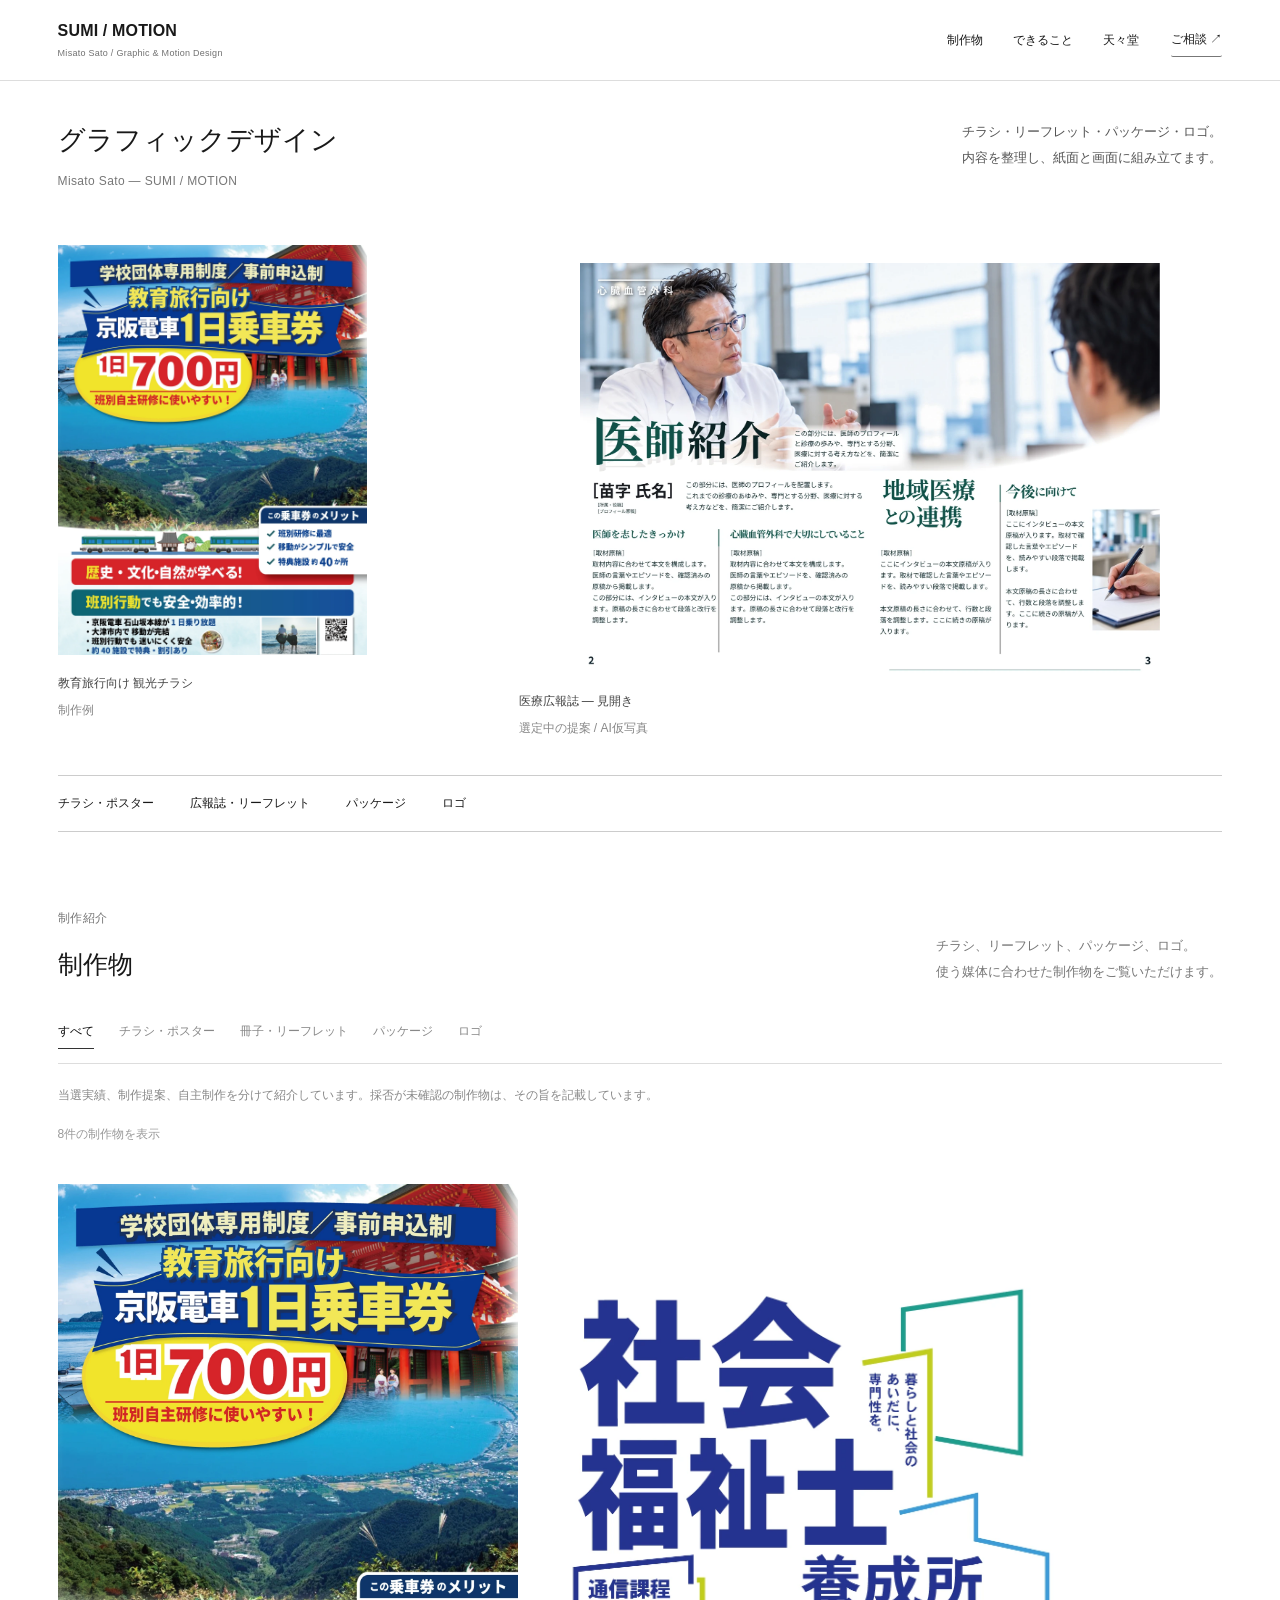
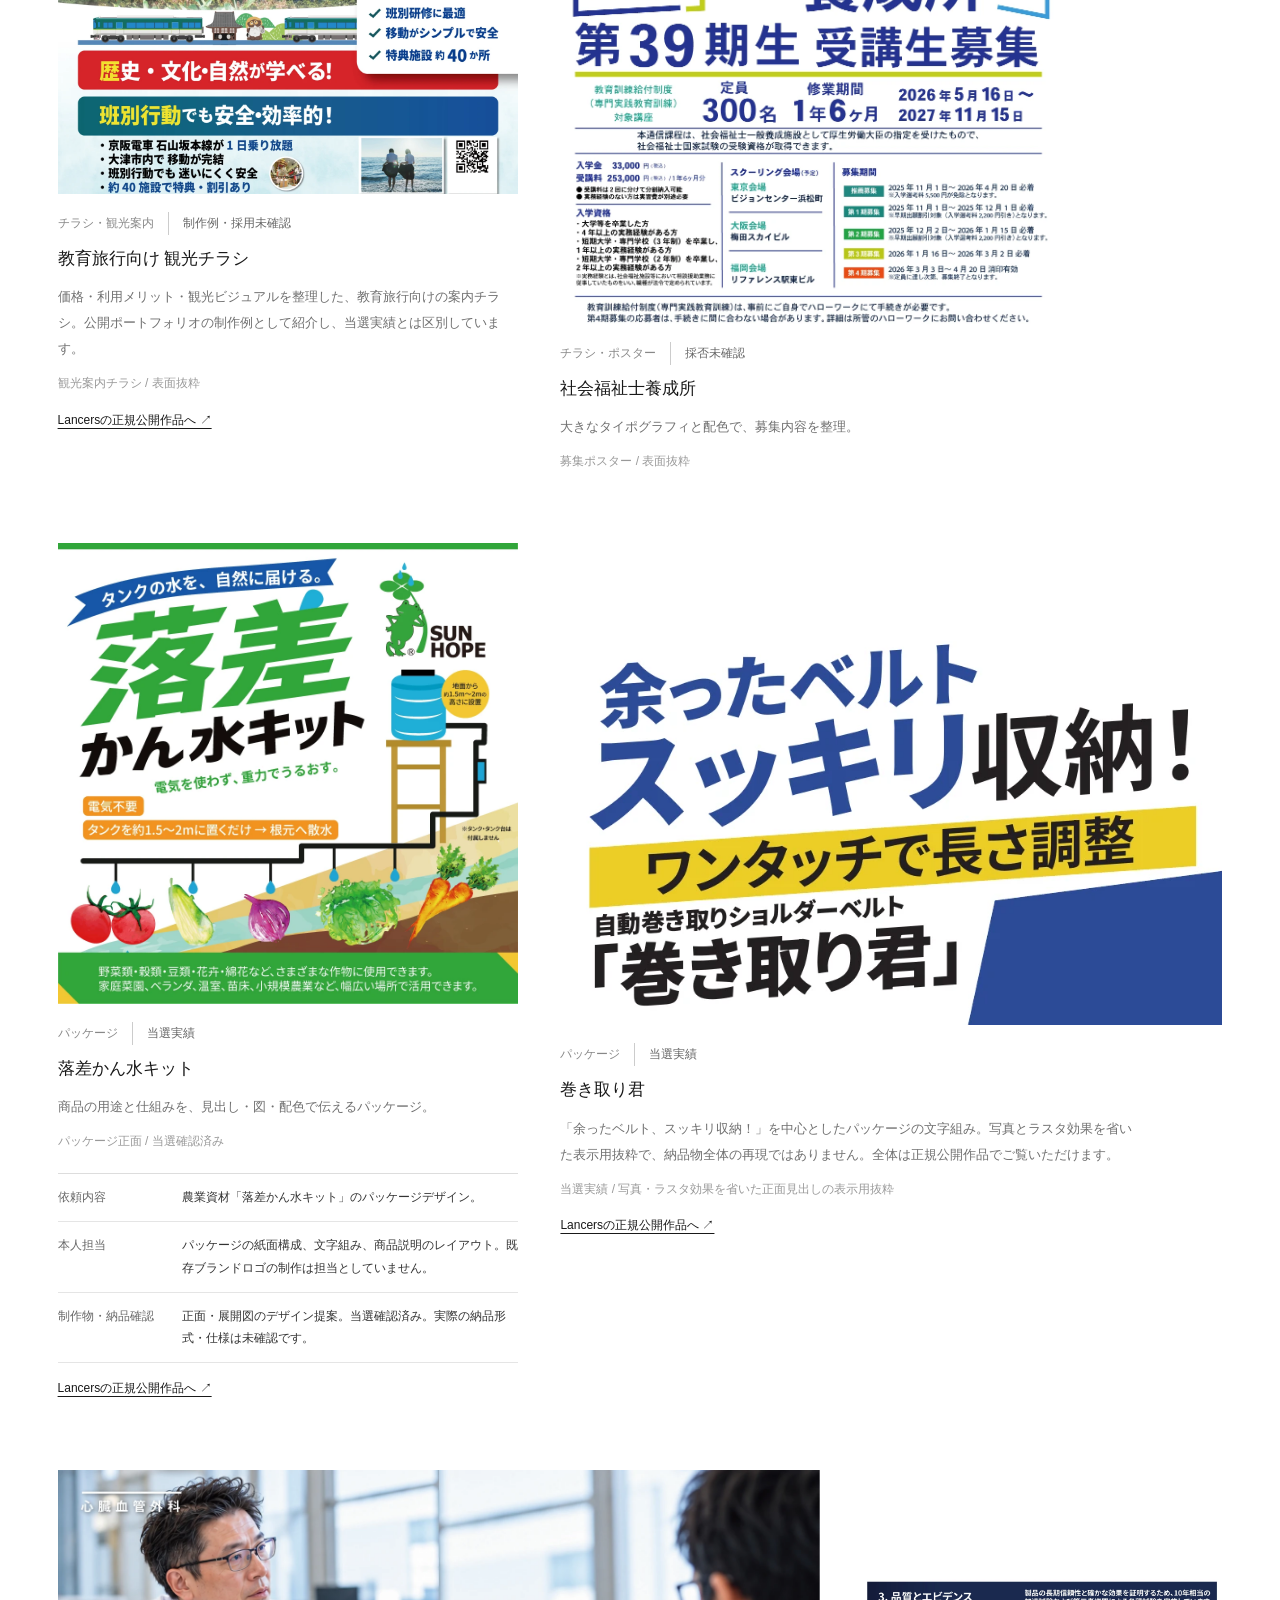
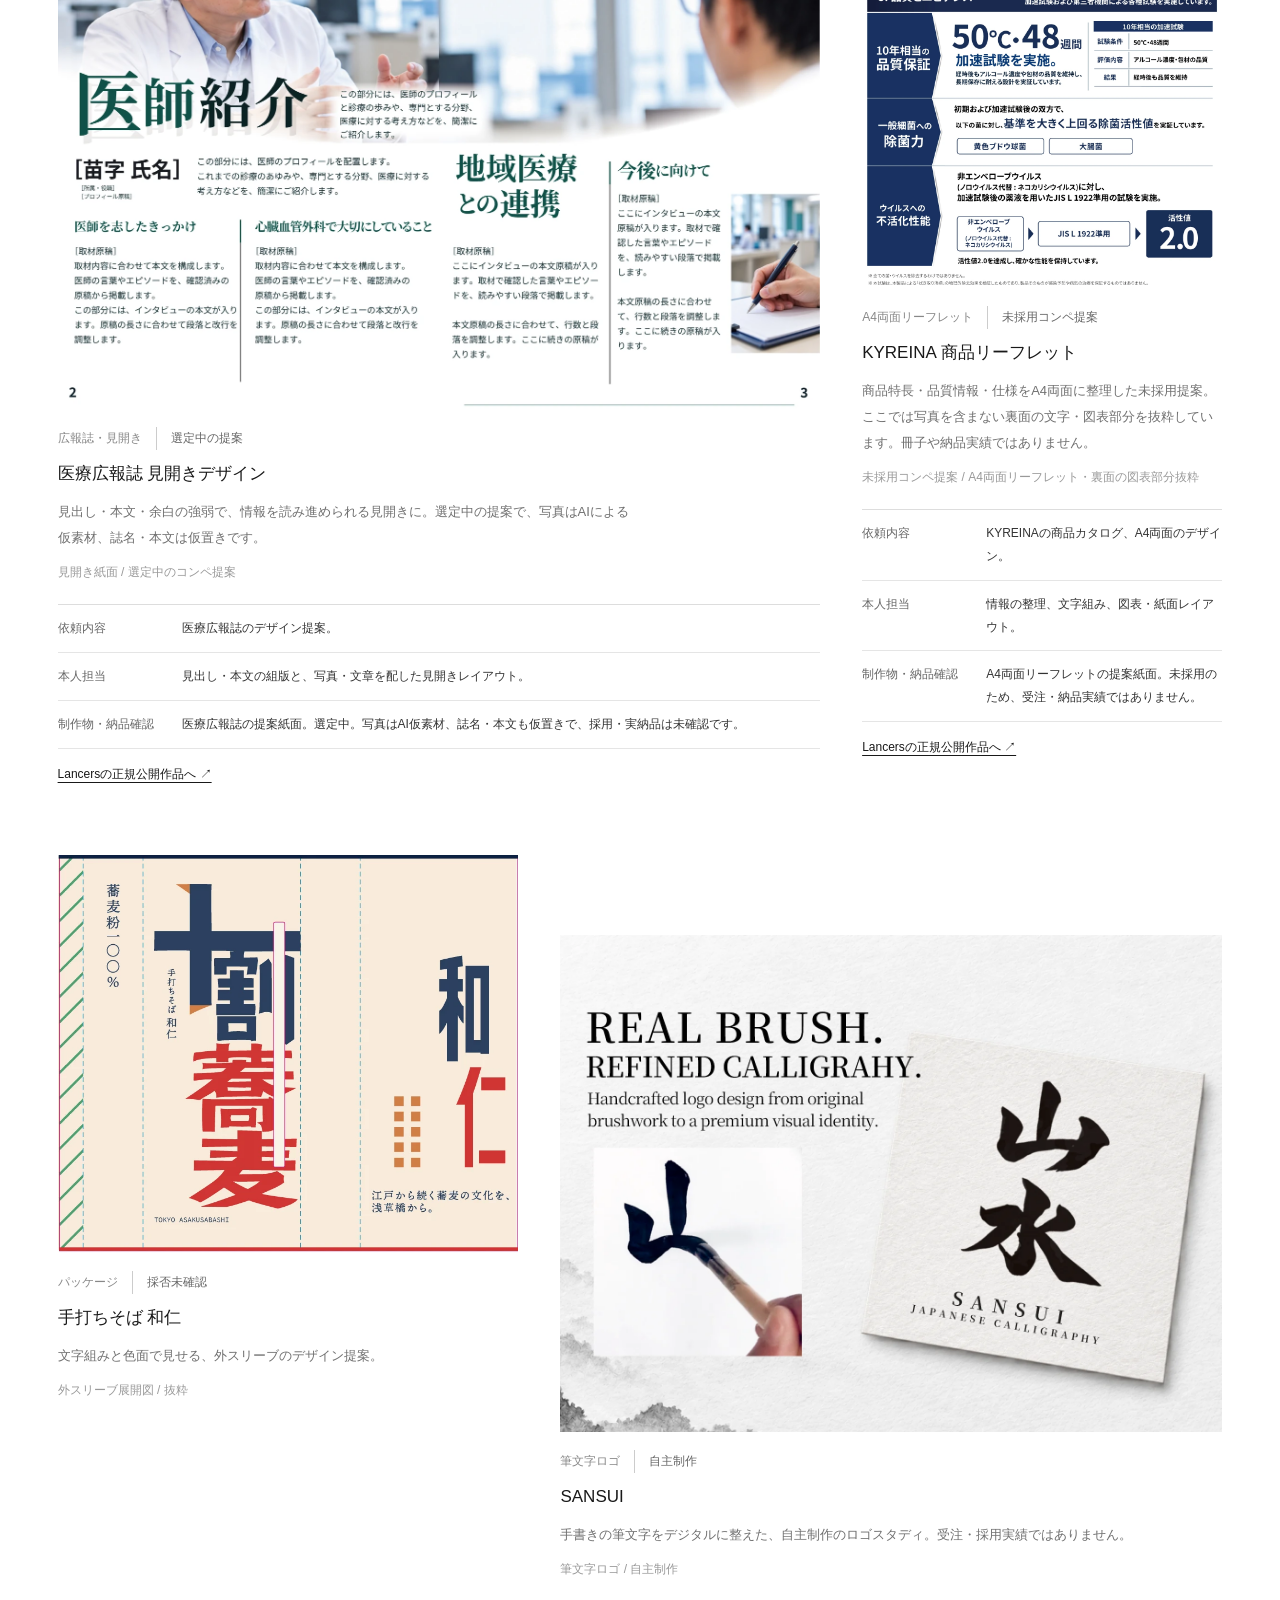
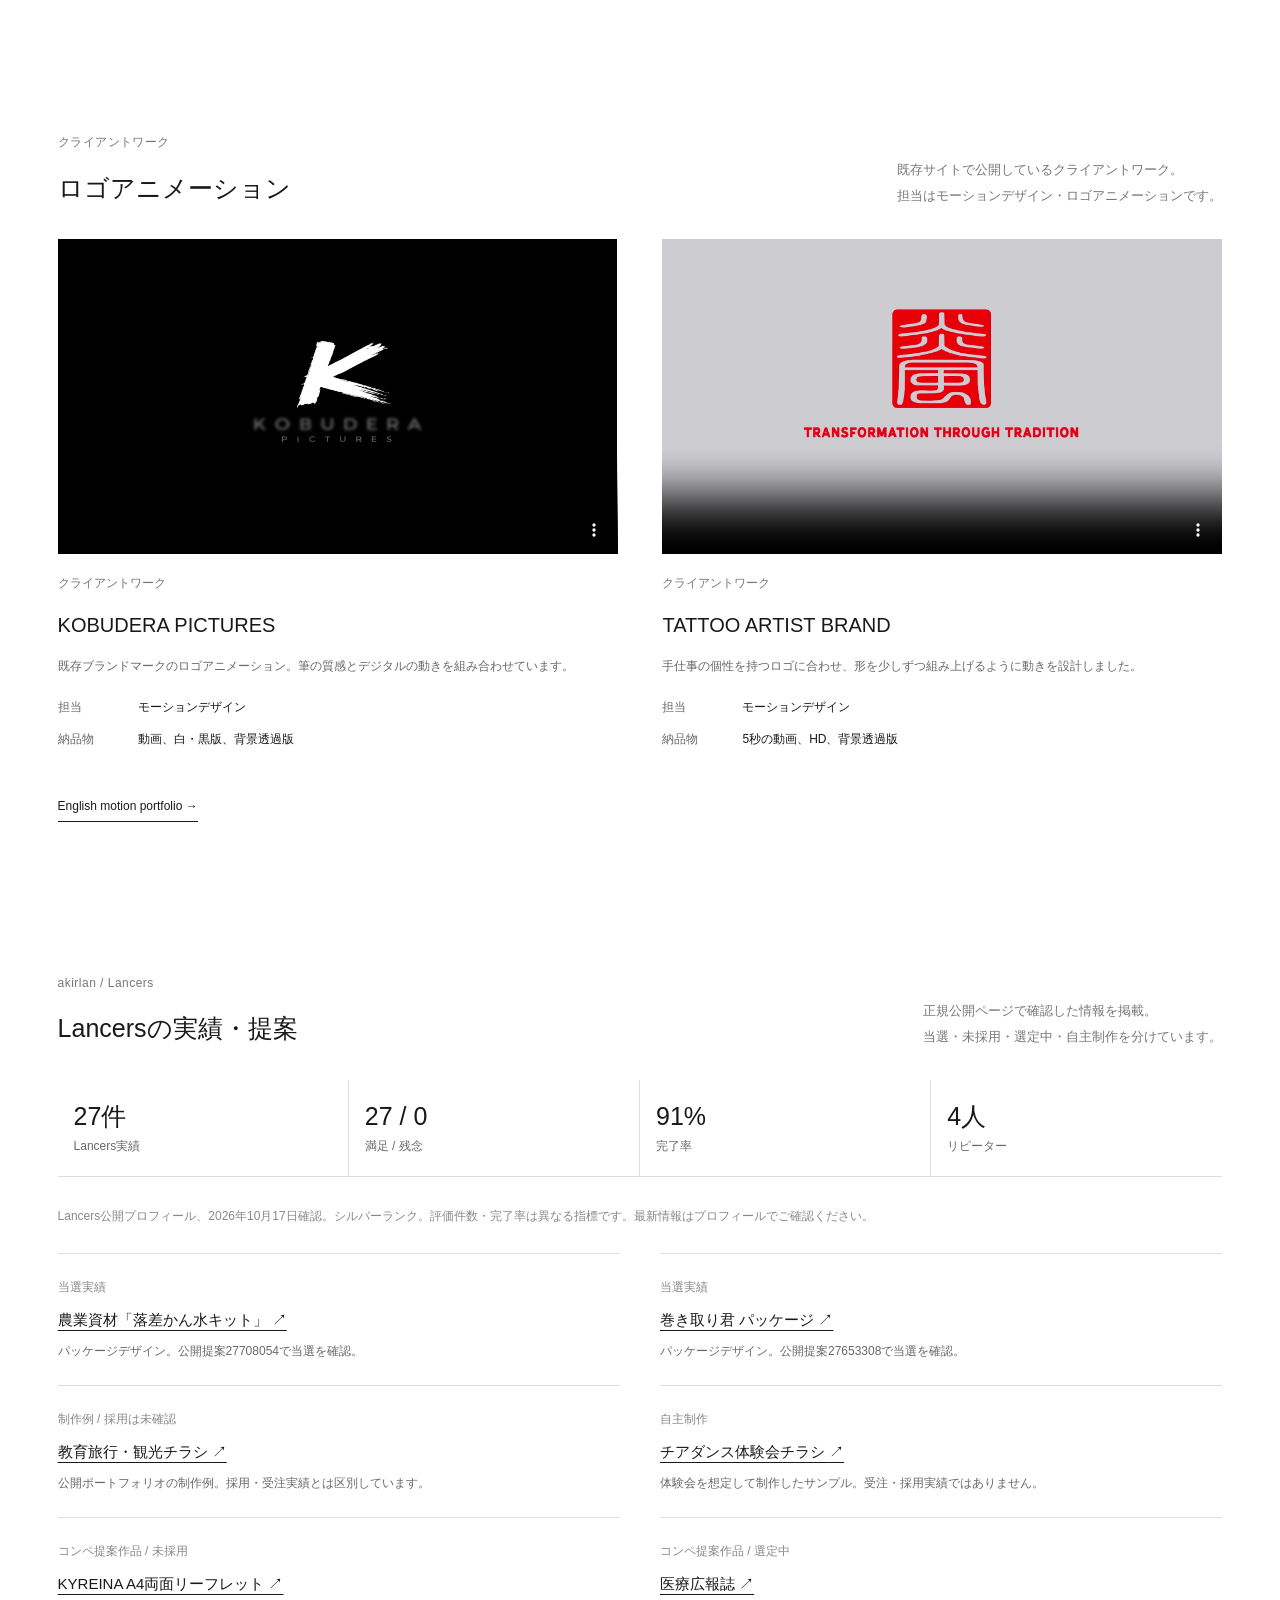
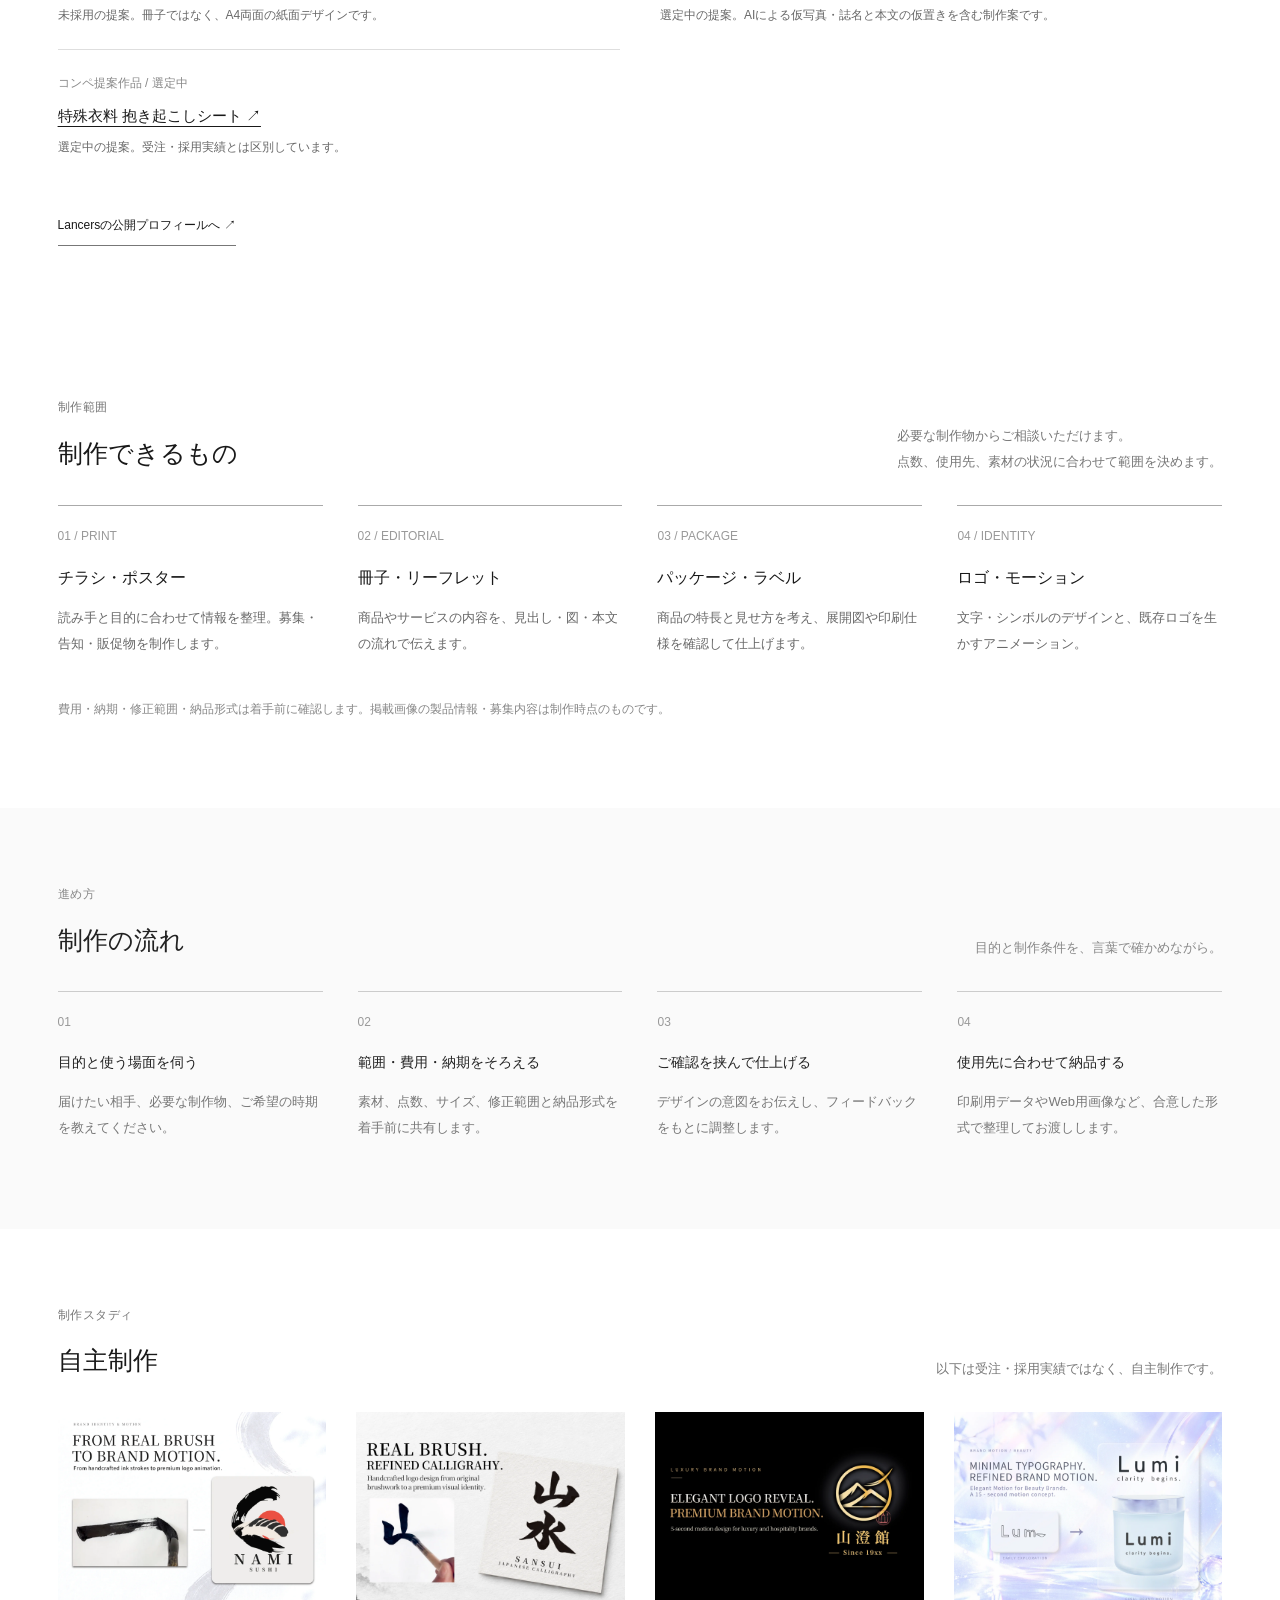
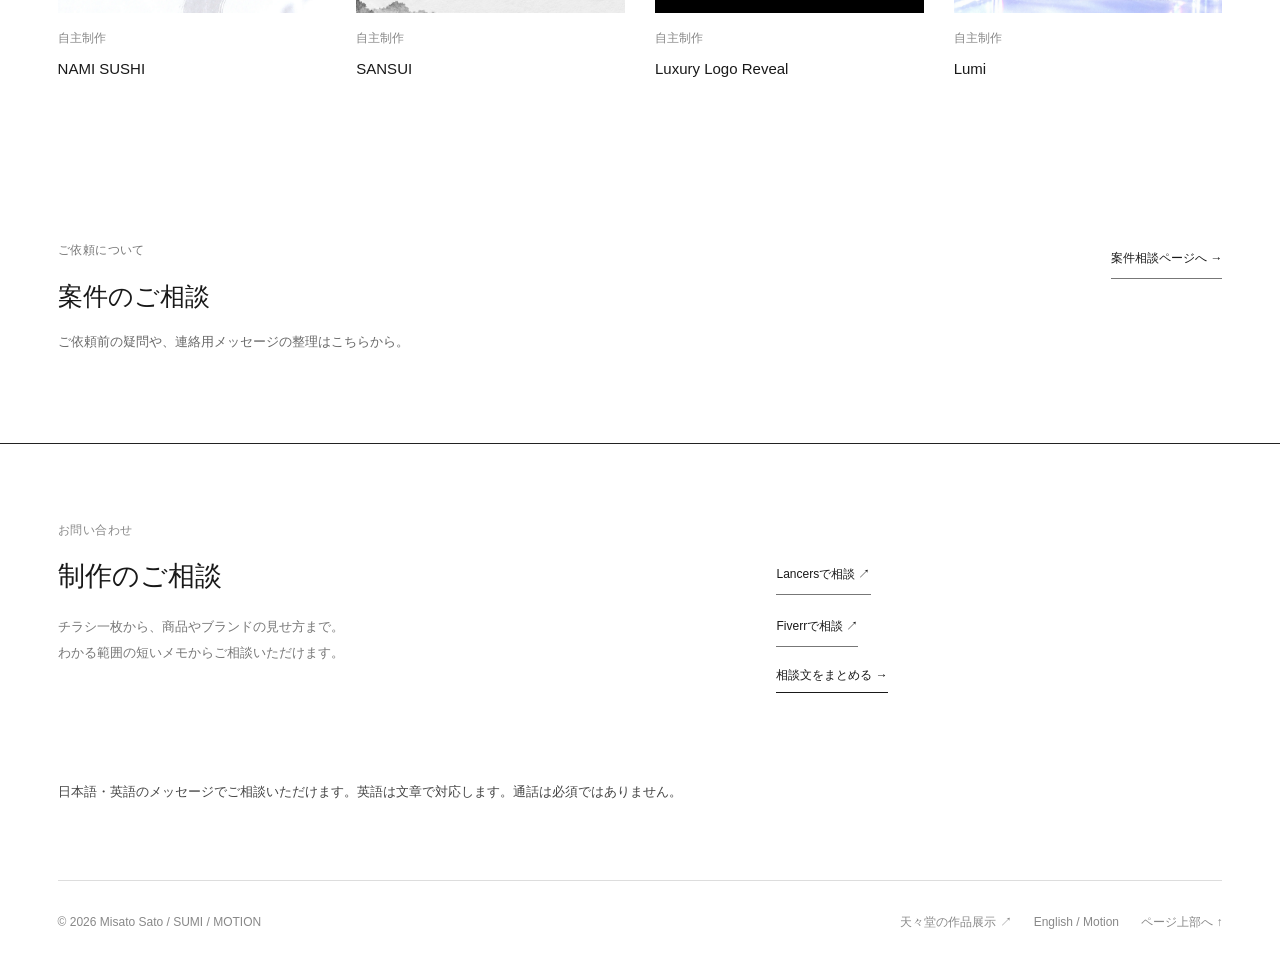
==== commit 171c48bb: "Add files via upload" ====
--- a/index.html
+++ b/index.html
@@ -1,240 +1 @@
-<!doctype html>
-<html lang="en">
-<head>
-<meta charset="utf-8" />
-<meta name="viewport" content="width=device-width,initial-scale=1" />
-<meta name="description" content="Misato Sato — Japan-based Brand & Motion Designer. Real brushwork, clear process, refined identity and logo animation for international brands." />
-<meta name="theme-color" content="#f3f0e8" />
-<meta property="og:title" content="Sumi / Motion — Misato Sato" />
-<meta property="og:description" content="Real brush. Clear process. Refined motion." />
-<meta property="og:type" content="website" />
-<title>Sumi / Motion — Misato Sato</title>
-<style>
-:root{
-  --ink:#11110f;
-  --paper:#f3f0e8;
-  --paper2:#e9e4d8;
-  --red:#b5352d;
-  --muted:#737069;
-  --line:rgba(17,17,15,.18);
-  --max:1320px;
-  --gutter:clamp(20px,4vw,58px);
-}
-*{box-sizing:border-box}
-html{scroll-behavior:smooth}
-body{margin:0;background:var(--paper);color:var(--ink);font-family:Inter,ui-sans-serif,system-ui,-apple-system,BlinkMacSystemFont,"Segoe UI",sans-serif;-webkit-font-smoothing:antialiased}
-a{color:inherit;text-decoration:none}
-button{font:inherit}
-img,video{display:block;max-width:100%}
-.wrap{width:min(var(--max),calc(100% - 2*var(--gutter)));margin-inline:auto}
-.kicker{font-size:11px;letter-spacing:.2em;text-transform:uppercase;font-weight:800}
-.muted{color:var(--muted)}
-
-header{position:sticky;top:0;z-index:50;border-bottom:1px solid var(--line);background:rgba(243,240,232,.90);backdrop-filter:blur(16px)}
-nav{min-height:68px;display:grid;grid-template-columns:1fr auto 1fr;align-items:center;gap:20px}
-.brand{font-weight:900;letter-spacing:.02em;font-size:14px}.brand small{font-weight:600;color:var(--muted);margin-left:10px}
-.nav-center{display:flex;gap:26px;font-size:13px;font-weight:720}.nav-center a{opacity:.66}.nav-center a:hover{opacity:1}
-.nav-end{justify-self:end}.nav-cta{display:inline-flex;align-items:center;gap:8px;border:1px solid var(--ink);border-radius:999px;padding:10px 15px;font-size:13px;font-weight:800;transition:.18s}.nav-cta:hover{background:var(--ink);color:var(--paper)}
-.nav-cta:after{content:"↗";font-size:13px}
-
-.hero{padding:clamp(70px,10vw,140px) 0 54px;border:0}
-.hero-top{display:grid;grid-template-columns:minmax(0,1.18fr) minmax(300px,.82fr);gap:clamp(38px,8vw,116px);align-items:end;margin-bottom:44px}
-.hero h1{font-size:clamp(58px,9.2vw,138px);line-height:.82;letter-spacing:-.07em;margin:16px 0 0;font-weight:860;max-width:1040px}
-.hero h1 span{display:block;color:var(--red)}
-.hero-copy{padding-bottom:8px}.hero-copy p{font-size:clamp(18px,1.55vw,23px);line-height:1.55;margin:0 0 27px;max-width:600px}.hero-actions{display:flex;gap:10px;flex-wrap:wrap}
-.btn{min-height:48px;display:inline-flex;align-items:center;justify-content:center;border:1px solid var(--ink);border-radius:999px;padding:0 19px;font-size:13px;font-weight:820;transition:.18s}.btn.primary{background:var(--ink);color:var(--paper)}.btn:hover{transform:translateY(-2px)}
-.hero-reel{position:relative;border-top:1px solid var(--line);border-bottom:1px solid var(--line);padding:16px 0}
-.hero-video{position:relative;width:100%;aspect-ratio:16/7;background:#111;overflow:hidden;border-radius:2px;cursor:pointer;border:0;padding:0;color:inherit;text-align:left}.hero-video video{width:100%;height:100%;object-fit:cover}.hero-video:after{content:"";position:absolute;inset:0;background:linear-gradient(90deg,rgba(0,0,0,.03),rgba(0,0,0,.18))}
-.reel-label{position:absolute;left:22px;bottom:20px;z-index:3;color:#fff;display:flex;align-items:center;gap:12px;font-size:12px;letter-spacing:.13em;text-transform:uppercase;font-weight:800}.reel-play{width:38px;height:38px;border:1px solid rgba(255,255,255,.7);border-radius:50%;display:grid;place-items:center;background:rgba(0,0,0,.14);backdrop-filter:blur(8px)}.reel-play:before{content:"";border-left:7px solid #fff;border-top:5px solid transparent;border-bottom:5px solid transparent;margin-left:2px}
-.proofbar{display:grid;grid-template-columns:repeat(4,1fr);border-bottom:1px solid var(--line)}.proof{padding:17px 18px;border-right:1px solid var(--line);font-size:12px;text-transform:uppercase;letter-spacing:.12em}.proof:first-child{padding-left:0}.proof:last-child{border-right:0}.proof b{display:block;font-size:14px;text-transform:none;letter-spacing:-.01em;margin-bottom:3px}
-
-section{padding:clamp(78px,9vw,128px) 0;border-top:1px solid var(--line)}
-.section-grid{display:grid;grid-template-columns:260px 1fr;gap:clamp(34px,7vw,96px);align-items:start}.section-label{position:sticky;top:100px}.section-label h2{font-size:clamp(34px,4vw,52px);line-height:.95;letter-spacing:-.05em;margin:11px 0 18px}.section-label p{font-size:14px;line-height:1.65;color:var(--muted);max-width:235px;margin:0}
-
-.client-stack{display:grid;gap:72px}
-.client-project{display:grid;grid-template-columns:minmax(0,1.2fr) minmax(290px,.8fr);gap:clamp(26px,5vw,72px);align-items:center;padding-bottom:72px;border-bottom:1px solid var(--line)}
-.client-project:nth-child(even){grid-template-columns:minmax(290px,.8fr) minmax(0,1.2fr)}
-.client-project:nth-child(even) .client-media{order:2}.client-project:nth-child(even) .client-copy{order:1}
-.client-media{position:relative;width:100%;aspect-ratio:16/10;background:#0d0d0c;overflow:hidden;border:0;padding:0;cursor:pointer;text-align:left}.client-media video{width:100%;height:100%;object-fit:cover}.client-media:after{content:"";position:absolute;inset:0;box-shadow:inset 0 0 0 1px rgba(255,255,255,.08);pointer-events:none}
-.play-chip{position:absolute;left:18px;bottom:18px;display:flex;align-items:center;gap:9px;color:#fff;font-size:11px;letter-spacing:.15em;text-transform:uppercase;font-weight:800;background:rgba(0,0,0,.34);border:1px solid rgba(255,255,255,.5);border-radius:999px;padding:9px 12px;backdrop-filter:blur(8px)}
-.play-chip:before{content:"▶";font-size:10px}
-.client-type{font-size:10px;letter-spacing:.19em;text-transform:uppercase;font-weight:850;color:var(--red);margin-bottom:14px}.client-copy h3{font-size:clamp(34px,4.7vw,66px);line-height:.95;letter-spacing:-.055em;margin:0 0 22px}.client-copy .lead{font-size:17px;line-height:1.7;margin:0 0 26px;max-width:620px}.client-copy .body{font-size:14px;line-height:1.72;color:var(--muted);margin:0 0 29px;max-width:620px}.client-meta{display:grid;grid-template-columns:1fr 1fr;gap:18px 24px;padding-top:21px;border-top:1px solid var(--line)}.meta-item span{display:block}.meta-label{font-size:9px;letter-spacing:.18em;text-transform:uppercase;color:var(--muted);font-weight:850;margin-bottom:5px}.meta-value{font-size:12px;line-height:1.5}.permission{margin-top:23px;font-size:10px;letter-spacing:.13em;text-transform:uppercase;color:var(--muted)}
-
-.listen{padding:0;border-top:0}.listen-inner{border-top:1px solid var(--line);border-bottom:1px solid var(--line);padding:clamp(54px,8vw,98px) 0;display:grid;grid-template-columns:1.2fr .8fr;gap:clamp(32px,7vw,100px);align-items:end}.listen h2{font-size:clamp(44px,6.2vw,88px);line-height:.9;letter-spacing:-.062em;margin:0;max-width:850px}.listen h2 span{color:var(--red)}.listen-copy p{font-size:18px;line-height:1.65;margin:0 0 28px}.trust-lines{border-top:1px solid var(--line)}.trust-line{padding:13px 0;border-bottom:1px solid var(--line);display:flex;justify-content:space-between;gap:20px;font-size:12px}.trust-line b{font-weight:800}.trust-line span{color:var(--muted);text-align:right}
-
-.work-list{border-top:1px solid var(--line)}
-.work-row{display:grid;grid-template-columns:72px minmax(0,1.1fr) minmax(300px,.9fr);gap:24px;align-items:center;padding:28px 0;border-bottom:1px solid var(--line);cursor:pointer;background:none;border-left:0;border-right:0;text-align:left;width:100%;color:inherit;transition:.2s}
-.work-row:hover{padding-left:10px;padding-right:10px;background:rgba(255,255,255,.24)}
-.work-no{font-size:11px;letter-spacing:.18em;color:var(--red);font-weight:850}.work-name{font-size:clamp(27px,3.2vw,46px);line-height:.95;letter-spacing:-.045em;font-weight:820}.work-desc{display:block;margin-top:8px;font-size:13px;color:var(--muted)}
-.work-thumb{position:relative;aspect-ratio:4/3;overflow:hidden;background:#ddd}.work-thumb img{width:100%;height:100%;object-fit:cover;transition:transform .35s}.work-row:hover .work-thumb img{transform:scale(1.025)}.work-arrow{position:absolute;right:13px;top:13px;width:38px;height:38px;border-radius:50%;display:grid;place-items:center;color:#fff;border:1px solid rgba(255,255,255,.65);background:rgba(0,0,0,.16);backdrop-filter:blur(8px);font-size:16px}
-
-.process{background:var(--ink);color:var(--paper)}.process .section-label p{color:#a9a69f}.process .section-label{color:var(--paper)}
-.process-lead{font-size:clamp(38px,5vw,72px);line-height:.98;letter-spacing:-.055em;margin:0 0 48px;max-width:850px}.process-lead em{font-style:normal;color:#9e9a92}
-.steps{border-top:1px solid rgba(255,255,255,.2)}.step{display:grid;grid-template-columns:68px minmax(220px,.75fr) 1fr;gap:24px;padding:29px 0;border-bottom:1px solid rgba(255,255,255,.2)}.step .n{font-size:11px;letter-spacing:.18em;color:#9e9a92}.step h3{font-size:22px;margin:0;line-height:1.15}.step p{margin:0;color:#bbb7af;line-height:1.6;font-size:14px}
-.process-note{margin-top:42px;padding-left:92px;font-size:clamp(28px,3.4vw,47px);line-height:1.08;letter-spacing:-.045em;max-width:850px}.process-note span{color:#9e9a92}
-
-.services-list{border-top:1px solid var(--line)}.service-row{display:grid;grid-template-columns:72px 1fr minmax(240px,.7fr);gap:24px;padding:30px 0;border-bottom:1px solid var(--line);align-items:start}.service-row h3{font-size:clamp(27px,3.4vw,48px);letter-spacing:-.045em;line-height:1;margin:0}.service-row p{font-size:14px;line-height:1.65;color:var(--muted);margin:0}.service-tag{font-size:11px;letter-spacing:.15em;text-transform:uppercase;color:var(--red);font-weight:800}
-
-.about-copy{font-size:clamp(34px,4.8vw,69px);line-height:1.05;letter-spacing:-.052em;margin:0 0 30px;max-width:920px}.about-copy strong{font-weight:860}.about-small{font-size:17px;line-height:1.7;max-width:780px;color:var(--muted);margin:0}.about-meta{display:flex;gap:9px;flex-wrap:wrap;margin-top:30px}.about-meta span{border:1px solid var(--line);padding:8px 11px;border-radius:999px;font-size:11px;letter-spacing:.1em;text-transform:uppercase}
-
-.contact{padding-bottom:90px}.contact-card{background:var(--red);color:#fff;padding:clamp(38px,7vw,88px);display:grid;grid-template-columns:1.2fr .8fr;gap:48px;align-items:end}.contact-card h2{font-size:clamp(52px,7.6vw,108px);line-height:.85;letter-spacing:-.065em;margin:0}.contact-right p{font-size:17px;line-height:1.65;margin:0 0 13px;color:rgba(255,255,255,.87)}.contact-right .no-pressure{font-size:11px;letter-spacing:.14em;text-transform:uppercase;color:rgba(255,255,255,.67);margin-bottom:25px}.contact-links{display:flex;flex-wrap:wrap;gap:9px}.contact-links a{border:1px solid rgba(255,255,255,.64);padding:11px 15px;border-radius:999px;font-size:13px;font-weight:780}.contact-links a:hover{background:#fff;color:var(--red)}
-footer{border-top:1px solid var(--line);padding:27px 0 40px;color:var(--muted);font-size:11px;letter-spacing:.06em}.footer-row{display:flex;justify-content:space-between;gap:18px;flex-wrap:wrap}
-
-dialog{width:min(1060px,calc(100% - 28px));border:0;padding:0;background:#090909;color:#fff;box-shadow:0 40px 120px rgba(0,0,0,.48)}dialog::backdrop{background:rgba(0,0,0,.82);backdrop-filter:blur(9px)}.modal-top{height:56px;display:flex;align-items:center;justify-content:space-between;padding:0 18px;border-bottom:1px solid #292929;font-size:13px}.modal-close{border:1px solid #555;background:none;color:#fff;border-radius:999px;padding:7px 12px;cursor:pointer}.modal-video{width:100%;max-height:78vh;background:#000}
-
-@media(max-width:950px){
- nav{grid-template-columns:1fr auto}.nav-center{display:none}.hero-top,.section-grid,.contact-card,.listen-inner{grid-template-columns:1fr}.hero-copy{max-width:720px}.section-label{position:static}.section-label p{max-width:620px}.client-project,.client-project:nth-child(even){grid-template-columns:1fr;gap:27px}.client-project:nth-child(even) .client-media,.client-project:nth-child(even) .client-copy{order:initial}.work-row{grid-template-columns:52px 1fr}.work-thumb{grid-column:2}.step{grid-template-columns:52px 1fr}.step p{grid-column:2}.process-note{padding-left:76px}.service-row{grid-template-columns:52px 1fr}.service-row p{grid-column:2}.proofbar{grid-template-columns:1fr 1fr}.proof:nth-child(2){border-right:0}.proof:nth-child(-n+2){border-bottom:1px solid var(--line)}
-}
-@media(max-width:600px){
- nav{min-height:62px}.brand small{display:none}.hero{padding-top:48px}.hero h1{font-size:54px}.hero-video{aspect-ratio:4/3}.proof{padding:14px 12px}.proof:first-child{padding-left:12px}.client-stack{gap:54px}.client-project{padding-bottom:54px}.client-media{aspect-ratio:4/3}.client-meta{grid-template-columns:1fr}.listen h2{font-size:48px}.trust-line{display:block}.trust-line span{display:block;text-align:left;margin-top:4px}.work-row{grid-template-columns:38px 1fr;gap:14px;padding:22px 0}.work-thumb{grid-column:1/-1}.work-name{font-size:31px}.process-lead{font-size:40px}.process-note{padding-left:0;font-size:31px}.contact-card h2{font-size:54px}.nav-cta{padding:9px 12px}
-}
-@media(prefers-reduced-motion:reduce){html{scroll-behavior:auto}*,*:before,*:after{transition:none!important}}
-</style>
-</head>
-<body>
-<header>
-  <div class="wrap"><nav>
-    <a class="brand" href="#top">SUMI / MOTION <small>Misato Sato</small></a>
-    <div class="nav-center"><a href="#client-work">Work</a><a href="#process">Process</a><a href="#services">Services</a><a href="#about">About</a></div>
-    <div class="nav-end"><a class="nav-cta" href="#contact">Start a project</a></div>
-  </nav></div>
-</header>
-
-<main id="top">
-<section class="hero">
-  <div class="wrap">
-    <div class="hero-top">
-      <div><div class="kicker">Japan-based Brand & Motion Designer</div><h1>REAL BRUSH.<span>CLEAR PROCESS.</span>REFINED MOTION.</h1></div>
-      <div class="hero-copy"><p>Japanese brushwork and brand motion, created with careful listening, clear communication, and no unnecessary complexity.</p><div class="hero-actions"><a class="btn primary" href="#client-work">See client work</a><a class="btn" href="#contact">Tell me about your project</a></div></div>
-    </div>
-    <div class="hero-reel">
-      <button class="hero-video" type="button" data-video="assets/hero.mp4" data-title="Sumi / Motion — Selected Reel" aria-label="Play selected motion reel"><video autoplay muted loop playsinline poster="assets/hero-poster.jpg"><source src="assets/hero.mp4" type="video/mp4"></video><span class="reel-label"><span class="reel-play"></span>Play selected reel</span></button>
-    </div>
-    <div class="proofbar" aria-label="Working principles">
-      <div class="proof"><b>Real brush, when it fits</b>Physical ink — never forced</div>
-      <div class="proof"><b>Clear scope first</b>Use, tone and deliverables clarified</div>
-      <div class="proof"><b>Fast, considered work</b>Efficient without rushing the craft</div>
-      <div class="proof"><b>Based in Japan</b>Available internationally</div>
-    </div>
-  </div>
-</section>
-
-<section id="client-work">
-  <div class="wrap section-grid">
-    <aside class="section-label"><div class="kicker">Selected client work</div><h2>Work built for real brands.</h2><p>Commissioned projects created around an existing identity, practical delivery needs, and the client’s intended use.</p></aside>
-    <div class="client-stack">
-      <article class="client-project">
-        <button class="client-media" type="button" data-video="assets/kobudera.mp4" data-title="KOBUDERA PICTURES — Custom Ink Logo Animation" aria-label="Play KOBUDERA PICTURES logo animation"><video autoplay muted loop playsinline poster="assets/kobudera-poster.jpg"><source src="assets/kobudera.mp4" type="video/mp4"></video><span class="play-chip">Play project</span></button>
-        <div class="client-copy">
-          <div class="client-type">Client work / Custom ink logo animation</div>
-          <h3>KOBUDERA PICTURES</h3>
-          <p class="lead">A custom logo animation created from an existing brand mark, combining handcrafted brush texture with precise digital motion.</p>
-          <p class="body">The animation was designed to feel tactile and cinematic while keeping the original identity clear and recognizable.</p>
-          <div class="client-meta">
-            <div class="meta-item"><span class="meta-label">Role</span><span class="meta-value">Motion Design / Logo Animation</span></div>
-            <div class="meta-item"><span class="meta-label">Deliverables</span><span class="meta-value">Custom logo animation / Black & white versions / Transparent-background versions</span></div>
-            <div class="meta-item"><span class="meta-label">Tools</span><span class="meta-value">Adobe After Effects / Adobe Illustrator</span></div>
-          </div>
-          <div class="permission">Published with client permission</div>
-        </div>
-      </article>
-
-      <article class="client-project">
-        <button class="client-media" type="button" data-video="assets/tattoo-brand.mp4" data-title="Tattoo Artist Brand — Custom Brand Logo Animation" aria-label="Play tattoo artist brand logo animation"><video autoplay muted loop playsinline poster="assets/tattoo-brand-poster.jpg"><source src="assets/tattoo-brand.mp4" type="video/mp4"></video><span class="play-chip">Play project</span></button>
-        <div class="client-copy">
-          <div class="client-type">Client work / Custom brand logo animation</div>
-          <h3>TATTOO ARTIST BRAND</h3>
-          <p class="lead">A restrained logo animation created to complement an existing visual identity without overpowering it.</p>
-          <p class="body">The motion focuses on the gradual construction of the mark, using controlled timing and a minimal reveal to preserve the handcrafted character of the original design.</p>
-          <div class="client-meta">
-            <div class="meta-item"><span class="meta-label">Role</span><span class="meta-value">Motion Design / Logo Animation</span></div>
-            <div class="meta-item"><span class="meta-label">Deliverables</span><span class="meta-value">5-second logo animation / HD delivery / Transparent-background version</span></div>
-            <div class="meta-item"><span class="meta-label">Tools</span><span class="meta-value">Adobe After Effects / Adobe Illustrator</span></div>
-          </div>
-          <div class="permission">Published with client permission</div>
-        </div>
-      </article>
-    </div>
-  </div>
-</section>
-
-<section class="listen">
-  <div class="wrap listen-inner">
-    <h2>CLIENT WORK BEGINS <span>WITH LISTENING.</span></h2>
-    <div class="listen-copy">
-      <p>I clarify the brand, intended use, timing, and required deliverables before production — so there are fewer surprises later.</p>
-      <div class="trust-lines">
-        <div class="trust-line"><b>A rough brief is enough.</b><span>I’ll help clarify what matters.</span></div>
-        <div class="trust-line"><b>Clear before complicated.</b><span>No unnecessary effects or process.</span></div>
-        <div class="trust-line"><b>Honest about fit.</b><span>If another direction serves the brand better, I’ll say so.</span></div>
-      </div>
-    </div>
-  </div>
-</section>
-
-<section id="concept-work">
-  <div class="wrap section-grid">
-    <aside class="section-label"><div class="kicker">Selected concept work</div><h2>Exploration beyond the brief.</h2><p>Self-directed studies used to explore different brand tones — from authentic ink to beauty and luxury motion.</p></aside>
-    <div class="work-list">
-      <button class="work-row" data-video="assets/nami.mp4" data-title="NAMI SUSHI — Ink Logo & Motion Identity"><span class="work-no">01</span><span><span class="work-name">NAMI SUSHI</span><span class="work-desc">Ink logo · Motion identity · Real brush texture</span></span><span class="work-thumb"><img src="assets/nami.webp" alt="NAMI SUSHI concept project cover"><span class="work-arrow">▶</span></span></button>
-      <button class="work-row" data-video="assets/sansui.mp4" data-title="SANSUI — Japanese Calligraphy Logo"><span class="work-no">02</span><span><span class="work-name">SANSUI</span><span class="work-desc">Original brushwork · Logo refinement · Identity</span></span><span class="work-thumb"><img src="assets/sansui.webp" alt="SANSUI calligraphy logo concept cover"><span class="work-arrow">▶</span></span></button>
-      <button class="work-row" data-video="assets/luxury.mp4" data-title="Luxury Brand Logo Reveal"><span class="work-no">03</span><span><span class="work-name">Luxury Logo Reveal</span><span class="work-desc">Hospitality · Gold-on-black · 5-second motion</span></span><span class="work-thumb"><img src="assets/luxury.webp" alt="Luxury logo reveal concept cover"><span class="work-arrow">▶</span></span></button>
-      <button class="work-row" data-video="assets/lumi.mp4" data-title="Lumi — Beauty Brand Motion"><span class="work-no">04</span><span><span class="work-name">Lumi</span><span class="work-desc">Beauty · Minimal typography · Product motion</span></span><span class="work-thumb"><img src="assets/lumi.webp" alt="Lumi beauty brand motion concept cover"><span class="work-arrow">▶</span></span></button>
-    </div>
-  </div>
-</section>
-
-<section class="process" id="process">
-  <div class="wrap section-grid">
-    <aside class="section-label"><div class="kicker">Working together</div><h2>Clear from the first message.</h2><p>A simple process designed to keep communication easy, decisions useful, and production moving.</p></aside>
-    <div>
-      <p class="process-lead">Thoughtful where it matters.<br><em>Efficient everywhere else.</em></p>
-      <div class="steps">
-        <div class="step"><span class="n">01</span><h3>Tell me what you’re trying to achieve.</h3><p>You don’t need a perfect brief. A rough idea, reference, current logo, or even a question is enough to start.</p></div>
-        <div class="step"><span class="n">02</span><h3>I clarify what matters.</h3><p>Audience, intended use, tone, deliverables, timing and technical requirements are aligned before production begins.</p></div>
-        <div class="step"><span class="n">03</span><h3>I work quickly, without rushing the craft.</h3><p>I keep the process moving and communication straightforward while protecting the details that make the work feel considered.</p></div>
-        <div class="step"><span class="n">04</span><h3>You receive work ready to use.</h3><p>Final files are prepared cleanly and delivered in the agreed formats, with the practical application in mind.</p></div>
-      </div>
-      <p class="process-note">Fast when it helps. <span>Never rushed where craft matters.</span></p>
-    </div>
-  </div>
-</section>
-
-<section id="services">
-  <div class="wrap section-grid">
-    <aside class="section-label"><div class="kicker">Services</div><h2>Three focused ways to work together.</h2><p>Clear scopes for brands that need a handcrafted identity, a distinctive ink reveal, or refined motion without the brush aesthetic.</p></aside>
-    <div class="services-list">
-      <div class="service-row"><span class="service-tag">01 / Identity</span><h3>Handcrafted Japanese Calligraphy Logo Design</h3><p>Original brushwork created by hand, then digitally refined into a practical, brand-ready logo.</p></div>
-      <div class="service-row"><span class="service-tag">02 / Ink motion</span><h3>Real Brush Ink Logo Animation</h3><p>Custom logo animation using real ink texture and controlled motion for brands that need more character than a template reveal.</p></div>
-      <div class="service-row"><span class="service-tag">03 / Motion</span><h3>Refined Logo Animation for Premium Brands</h3><p>Clean, elegant motion tailored to an existing identity for hospitality, beauty, lifestyle and premium brands.</p></div>
-    </div>
-  </div>
-</section>
-
-<section id="about">
-  <div class="wrap section-grid">
-    <aside class="section-label"><div class="kicker">About</div><h2>Misato Sato</h2><p>Brand & Motion Designer and ink artist based in Japan.</p></aside>
-    <div><p class="about-copy">I combine <strong>handmade character</strong> with clear, practical brand design.</p><p class="about-small">My work spans identity, logo animation and visual communication. I use real brushwork when it adds meaning, and clean digital design when restraint is the stronger choice. I value clear communication, useful questions and a process that keeps moving without making the client feel rushed.</p><div class="about-meta"><span>Brand identity</span><span>Motion design</span><span>Real brush</span><span>International projects</span></div></div>
-  </div>
-</section>
-
-<section class="contact" id="contact">
-  <div class="wrap"><div class="contact-card"><h2>TELL ME WHAT YOU’RE WORKING ON.</h2><div class="contact-right"><p>Not sure what you need yet? That’s completely fine. Send me your idea, reference, current logo, or even a rough question.</p><p class="no-pressure">No pressure to order.</p><div class="contact-links"><a href="https://www.fiverr.com/akirlan" target="_blank" rel="noreferrer">Message me on Fiverr ↗</a><a href="https://www.instagram.com/sumi.logo.motion/" target="_blank" rel="noreferrer">Instagram ↗</a></div></div></div></div>
-</section>
-</main>
-
-<footer><div class="wrap footer-row"><span>© 2026 Misato Sato / Sumi Logo Motion</span><span>Japan · Brand Identity · Motion Design · Real Brush</span></div></footer>
-
-<dialog id="workModal" aria-labelledby="modalTitle"><div class="modal-top"><span id="modalTitle"></span><button class="modal-close" type="button">Close</button></div><video class="modal-video" controls playsinline></video></dialog>
-<script>
-const modal=document.getElementById('workModal');
-const mv=modal.querySelector('video');
-const mt=document.getElementById('modalTitle');
-document.querySelectorAll('[data-video]').forEach(el=>el.addEventListener('click',()=>{mt.textContent=el.dataset.title;mv.src=el.dataset.video;modal.showModal();mv.play().catch(()=>{});}));
-function closeModal(){mv.pause();mv.removeAttribute('src');mv.load();modal.close();}
-modal.querySelector('.modal-close').addEventListener('click',closeModal);
-modal.addEventListener('click',e=>{if(e.target===modal)closeModal();});
-modal.addEventListener('cancel',e=>{e.preventDefault();closeModal();});
-</script>
-</body>
-</html>
+<!doctype html><html lang="ja"><head><meta charset="utf-8"><meta name="viewport" content="width=device-width,initial-scale=1"><title>SUMI / MOTION｜グラフィックデザイン</title><meta name="description" content="チラシ・ポスター、冊子・リーフレット、パッケージ、ロゴ・モーションの制作相談。SUMI / MOTIONの制作紹介。"><meta name="theme-color" content="#f5f3ed"><link rel="stylesheet" href="assets/dtp-site.css"><link rel="stylesheet" href="assets/editorial.css"><script src="assets/shared-gallery-v4.js" defer></script><link rel="stylesheet" href="assets/final-v4.css"><link rel="canonical" href="https://sumilogomotion-pixel.github.io/portfolio.github.io/"><meta property="og:type" content="website"><meta property="og:locale" content="ja_JP"><meta property="og:title" content="SUMI / MOTION｜グラフィックデザイン"><meta property="og:description" content="チラシ・ポスター、冊子・リーフレット、パッケージ、ロゴ・モーションの制作相談。SUMI / MOTIONの制作紹介。"><meta property="og:url" content="https://sumilogomotion-pixel.github.io/portfolio.github.io/"><meta property="og:image" content="https://sumilogomotion-pixel.github.io/portfolio.github.io/assets/og-portfolio.jpg"><meta name="twitter:card" content="summary_large_image"></head><body><a class="skip" href="#main">本文へ移動</a><header class="site-header"><nav class="container header-nav" aria-label="メインナビゲーション"><a class="brand" href="index.html">SUMI / MOTION<small>Misato Sato / Graphic & Motion Design</small></a><div class="primary-nav"><a href="#works">制作物</a><a href="#services">できること</a><a href="art/index.html">天々堂</a></div><a class="header-contact" href="#contact">ご相談 ↗</a></nav></header><main id="main"><div id="top"></div><section class="hero"><div class="container"><div class="editorial-intro"><div><h1>グラフィックデザイン</h1><p class="designer-name">Misato Sato — SUMI / MOTION</p></div><p>チラシ・リーフレット・パッケージ・ロゴ。<br>内容を整理し、紙面と画面に組み立てます。</p></div><div class="editorial-feature"><figure><a href="assets/graphic/full/travel.webp" data-art-title="教育旅行向け 観光チラシ" data-art-note="公開ポートフォリオの制作例。採用は未確認です。"><img src="assets/graphic/travel.webp" alt="教育旅行向け観光チラシの制作例" width="1275" height="1800" fetchpriority="high"></a><figcaption>教育旅行向け 観光チラシ <span>制作例</span></figcaption></figure><figure><a href="assets/graphic/full/medical.webp" data-art-title="医療広報誌 見開きデザイン" data-art-note="選定中のコンペ提案。写真はAI仮素材、誌名・本文は仮置きです。"><img src="assets/graphic/medical.webp" alt="医療広報誌の見開き提案。AI仮写真と仮原稿を含む" width="1600" height="1130" fetchpriority="high"></a><figcaption>医療広報誌 — 見開き <span>選定中の提案 / AI仮写真</span></figcaption></figure></div><nav class="category-jump" aria-label="制作カテゴリ"><a href="?category=flyer#works" data-jump-filter="flyer">チラシ・ポスター</a><a href="?category=booklet#works" data-jump-filter="booklet">広報誌・リーフレット</a><a href="?category=package#works" data-jump-filter="package">パッケージ</a><a href="?category=logo#works" data-jump-filter="logo">ロゴ</a></nav></div></section><section class="section" id="works"><div class="container"><div class="section-title"><div><p class="eyebrow">制作紹介</p><h2>制作物</h2></div><p>チラシ、リーフレット、パッケージ、ロゴ。<br>使う媒体に合わせた制作物をご覧いただけます。</p></div><nav class="work-filters" aria-label="制作物の種類"><button type="button" data-filter="all" aria-pressed="true">すべて</button><button type="button" data-filter="flyer" aria-pressed="false">チラシ・ポスター</button><button type="button" data-filter="booklet" aria-pressed="false">冊子・リーフレット</button><button type="button" data-filter="package" aria-pressed="false">パッケージ</button><button type="button" data-filter="logo" aria-pressed="false">ロゴ</button></nav><p class="review-note">当選実績、制作提案、自主制作を分けて紹介しています。採否が未確認の制作物は、その旨を記載しています。</p><p class="filter-status" role="status" aria-live="polite">8件の制作物を表示</p><div class="work-grid"><article class="work-card" data-category="flyer" id="work-travel"><a class="work-image" href="assets/graphic/full/travel.webp" data-art-title="教育旅行向け 観光チラシ" data-art-note="価格・利用メリット・観光ビジュアルを整理した、教育旅行向けの案内チラシ。公開ポートフォリオの制作例として紹介し、当選実績とは区別しています。" aria-label="教育旅行向け 観光チラシの表示用画像を拡大"><img src="assets/graphic/travel.webp" alt="教育旅行向け 観光チラシ：観光案内チラシ / 表面抜粋" width="1360" height="1800" loading="lazy"></a><div class="card-meta"><span>チラシ・観光案内</span><span class="pending">制作例・採用未確認</span></div><h3>教育旅行向け 観光チラシ</h3><p>価格・利用メリット・観光ビジュアルを整理した、教育旅行向けの案内チラシ。公開ポートフォリオの制作例として紹介し、当選実績とは区別しています。</p><small>観光案内チラシ / 表面抜粋</small><a class="work-source" href="https://www.lancers.jp/profile/akirlan/portfolio_popup/719751" target="_blank" rel="noopener noreferrer">Lancersの正規公開作品へ ↗</a></article><article class="work-card" data-category="flyer" id="work-welfare"><a class="work-image" href="assets/graphic/full/welfare.webp" data-art-title="社会福祉士養成所" data-art-note="大きなタイポグラフィと配色で、募集内容を整理。" aria-label="社会福祉士養成所の表示用画像を拡大"><img src="assets/graphic/welfare.webp" alt="社会福祉士養成所：募集ポスター / 表面抜粋" width="1032" height="1329" loading="lazy"></a><div class="card-meta"><span>チラシ・ポスター</span><span class="pending">採否未確認</span></div><h3>社会福祉士養成所</h3><p>大きなタイポグラフィと配色で、募集内容を整理。</p><small>募集ポスター / 表面抜粋</small></article><article class="work-card" data-category="package" id="work-irrigation"><a class="work-image" href="assets/graphic/full/irrigation.webp" data-art-title="落差かん水キット" data-art-note="商品の用途と仕組みを、見出し・図・配色で伝えるパッケージ。" aria-label="落差かん水キットの表示用画像を拡大"><img src="assets/graphic/irrigation.webp" alt="落差かん水キット：パッケージ正面 / 当選確認済み" width="1024" height="1024" loading="lazy"></a><div class="card-meta"><span>パッケージ</span><span class="pending">当選実績</span></div><h3>落差かん水キット</h3><p>商品の用途と仕組みを、見出し・図・配色で伝えるパッケージ。</p><small>パッケージ正面 / 当選確認済み</small><dl class="case-facts"><div><dt>依頼内容</dt><dd>農業資材「落差かん水キット」のパッケージデザイン。</dd></div><div><dt>本人担当</dt><dd>パッケージの紙面構成、文字組み、商品説明のレイアウト。既存ブランドロゴの制作は担当としていません。</dd></div><div><dt>制作物・納品確認</dt><dd>正面・展開図のデザイン提案。当選確認済み。実際の納品形式・仕様は未確認です。</dd></div></dl><a class="work-source" href="https://www.lancers.jp/work/proposal/27708054" target="_blank" rel="noopener noreferrer">Lancersの正規公開作品へ ↗</a></article><article class="work-card" data-category="package" id="work-belt"><a class="work-image" href="assets/graphic/full/belt.webp" data-art-title="巻き取り君" data-art-note="「余ったベルト、スッキリ収納！」を中心としたパッケージの文字組み。写真とラスタ効果を省いた表示用抜粋で、納品物全体の再現ではありません。全体は正規公開作品でご覧いただけます。" aria-label="巻き取り君の表示用画像を拡大"><img src="assets/graphic/belt.webp" alt="巻き取り君：当選実績 / 写真・ラスタ効果を省いた正面見出しの表示用抜粋" width="817" height="490" loading="lazy"></a><div class="card-meta"><span>パッケージ</span><span class="pending">当選実績</span></div><h3>巻き取り君</h3><p>「余ったベルト、スッキリ収納！」を中心としたパッケージの文字組み。写真とラスタ効果を省いた表示用抜粋で、納品物全体の再現ではありません。全体は正規公開作品でご覧いただけます。</p><small>当選実績 / 写真・ラスタ効果を省いた正面見出しの表示用抜粋</small><a class="work-source" href="https://www.lancers.jp/work/proposal/27653308" target="_blank" rel="noopener noreferrer">Lancersの正規公開作品へ ↗</a></article><article class="work-card" data-category="booklet" id="work-medical"><a class="work-image" href="assets/graphic/full/medical.webp" data-art-title="医療広報誌 見開きデザイン" data-art-note="見出し・本文・余白の強弱で、情報を読み進められる見開きに。選定中の提案で、写真はAIによる仮素材、誌名・本文は仮置きです。" aria-label="医療広報誌 見開きデザインの表示用画像を拡大"><img src="assets/graphic/medical.webp" alt="医療広報誌 見開きデザイン：見開き紙面 / 選定中のコンペ提案" width="1600" height="1131" loading="lazy"></a><div class="card-meta"><span>広報誌・見開き</span><span class="pending">選定中の提案</span></div><h3>医療広報誌 見開きデザイン</h3><p>見出し・本文・余白の強弱で、情報を読み進められる見開きに。選定中の提案で、写真はAIによる仮素材、誌名・本文は仮置きです。</p><small>見開き紙面 / 選定中のコンペ提案</small><dl class="case-facts"><div><dt>依頼内容</dt><dd>医療広報誌のデザイン提案。</dd></div><div><dt>本人担当</dt><dd>見出し・本文の組版と、写真・文章を配した見開きレイアウト。</dd></div><div><dt>制作物・納品確認</dt><dd>医療広報誌の提案紙面。選定中。写真はAI仮素材、誌名・本文も仮置きで、採用・実納品は未確認です。</dd></div></dl><a class="work-source" href="https://www.lancers.jp/work/proposal/28013158" target="_blank" rel="noopener noreferrer">Lancersの正規公開作品へ ↗</a></article><article class="work-card" data-category="booklet" id="work-kyreina"><a class="work-image" href="assets/graphic/full/kyreina.webp" data-art-title="KYREINA 商品リーフレット" data-art-note="商品特長・品質情報・仕様をA4両面に整理した未採用提案。ここでは写真を含まない裏面の文字・図表部分を抜粋しています。冊子や納品実績ではありません。" aria-label="KYREINA 商品リーフレットの表示用画像を拡大"><img src="assets/graphic/kyreina.webp" alt="KYREINA 商品リーフレット：未採用コンペ提案 / A4両面リーフレット・裏面の図表部分抜粋" width="1190" height="1050" loading="lazy"></a><div class="card-meta"><span>A4両面リーフレット</span><span class="pending">未採用コンペ提案</span></div><h3>KYREINA 商品リーフレット</h3><p>商品特長・品質情報・仕様をA4両面に整理した未採用提案。ここでは写真を含まない裏面の文字・図表部分を抜粋しています。冊子や納品実績ではありません。</p><small>未採用コンペ提案 / A4両面リーフレット・裏面の図表部分抜粋</small><dl class="case-facts"><div><dt>依頼内容</dt><dd>KYREINAの商品カタログ、A4両面のデザイン。</dd></div><div><dt>本人担当</dt><dd>情報の整理、文字組み、図表・紙面レイアウト。</dd></div><div><dt>制作物・納品確認</dt><dd>A4両面リーフレットの提案紙面。未採用のため、受注・納品実績ではありません。</dd></div></dl><a class="work-source" href="https://www.lancers.jp/work/proposal/27877706" target="_blank" rel="noopener noreferrer">Lancersの正規公開作品へ ↗</a></article><article class="work-card" data-category="package" id="work-soba"><a class="work-image" href="assets/graphic/full/soba.webp" data-art-title="手打ちそば 和仁" data-art-note="文字組みと色面で見せる、外スリーブのデザイン提案。" aria-label="手打ちそば 和仁の表示用画像を拡大"><img src="assets/graphic/soba.webp" alt="手打ちそば 和仁：外スリーブ展開図 / 抜粋" width="828" height="714" loading="lazy"></a><div class="card-meta"><span>パッケージ</span><span class="pending">採否未確認</span></div><h3>手打ちそば 和仁</h3><p>文字組みと色面で見せる、外スリーブのデザイン提案。</p><small>外スリーブ展開図 / 抜粋</small></article><article class="work-card" data-category="logo" id="work-sansui"><a class="work-image" href="assets/graphic/full/sansui.webp" data-art-title="SANSUI" data-art-note="手書きの筆文字をデジタルに整えた、自主制作のロゴスタディ。受注・採用実績ではありません。" aria-label="SANSUIの表示用画像を拡大"><img src="assets/sansui.webp" alt="SANSUI：筆文字ロゴ / 自主制作" width="1440" height="1080" loading="lazy"></a><div class="card-meta"><span>筆文字ロゴ</span><span class="pending">自主制作</span></div><h3>SANSUI</h3><p>手書きの筆文字をデジタルに整えた、自主制作のロゴスタディ。受注・採用実績ではありません。</p><small>筆文字ロゴ / 自主制作</small></article></div></div></section><section class="section motion-section" id="motion"><div class="container"><div class="section-title"><div><p class="eyebrow">クライアントワーク</p><h2>ロゴアニメーション</h2></div><p>既存サイトで公開しているクライアントワーク。<br>担当はモーションデザイン・ロゴアニメーションです。</p></div><div class="motion-grid"><article><video controls playsinline preload="none" poster="assets/kobudera-poster.jpg" aria-label="KOBUDERA PICTURESのロゴアニメーション"><source src="assets/kobudera.mp4" type="video/mp4"></video><span class="case-type">クライアントワーク</span><h3>KOBUDERA PICTURES</h3><p>既存ブランドマークのロゴアニメーション。筆の質感とデジタルの動きを組み合わせています。</p><dl><dt>担当</dt><dd>モーションデザイン</dd><dt>納品物</dt><dd>動画、白・黒版、背景透過版</dd></dl></article><article><video controls playsinline preload="none" poster="assets/tattoo-brand-poster.jpg" aria-label="TATTOO ARTIST BRANDのロゴアニメーション"><source src="assets/tattoo-brand.mp4" type="video/mp4"></video><span class="case-type">クライアントワーク</span><h3>TATTOO ARTIST BRAND</h3><p>手仕事の個性を持つロゴに合わせ、形を少しずつ組み上げるように動きを設計しました。</p><dl><dt>担当</dt><dd>モーションデザイン</dd><dt>納品物</dt><dd>5秒の動画、HD、背景透過版</dd></dl></article></div><a class="text-link" href="motion.html">English motion portfolio →</a></div></section><section class="section platform-section" id="lancers"><div class="container"><div class="section-title"><div><p class="eyebrow">akirlan / Lancers</p><h2>Lancersの実績・提案</h2></div><p>正規公開ページで確認した情報を掲載。<br>当選・未採用・選定中・自主制作を分けています。</p></div><div class="profile-stats"><div><b>27件</b><span>Lancers実績</span></div><div><b>27 / 0</b><span>満足 / 残念</span></div><div><b>91%</b><span>完了率</span></div><div><b>4人</b><span>リピーター</span></div></div><p class="small-note">Lancers公開プロフィール、2026年10月17日確認。シルバーランク。評価件数・完了率は異なる指標です。最新情報はプロフィールでご確認ください。</p><div class="proof-records"><article class="record-item"><span>当選実績</span><a href="https://www.lancers.jp/work/proposal/27708054" target="_blank" rel="noopener noreferrer">農業資材「落差かん水キット」 ↗</a><p>パッケージデザイン。公開提案27708054で当選を確認。</p></article><article class="record-item"><span>当選実績</span><a href="https://www.lancers.jp/work/proposal/27653308" target="_blank" rel="noopener noreferrer">巻き取り君 パッケージ ↗</a><p>パッケージデザイン。公開提案27653308で当選を確認。</p></article><article class="record-item"><span>制作例 / 採用は未確認</span><a href="https://www.lancers.jp/profile/akirlan/portfolio_popup/719751" target="_blank" rel="noopener noreferrer">教育旅行・観光チラシ ↗</a><p>公開ポートフォリオの制作例。採用・受注実績とは区別しています。</p></article><article class="record-item"><span>自主制作</span><a href="https://www.lancers.jp/profile/akirlan/portfolio_popup/719752" target="_blank" rel="noopener noreferrer">チアダンス体験会チラシ ↗</a><p>体験会を想定して制作したサンプル。受注・採用実績ではありません。</p></article><article class="record-item"><span>コンペ提案作品 / 未採用</span><a href="https://www.lancers.jp/work/proposal/27877706" target="_blank" rel="noopener noreferrer">KYREINA A4両面リーフレット ↗</a><p>未採用の提案。冊子ではなく、A4両面の紙面デザインです。</p></article><article class="record-item"><span>コンペ提案作品 / 選定中</span><a href="https://www.lancers.jp/work/proposal/28013158" target="_blank" rel="noopener noreferrer">医療広報誌 ↗</a><p>選定中の提案。AIによる仮写真・誌名と本文の仮置きを含む制作案です。</p></article><article class="record-item"><span>コンペ提案作品 / 選定中</span><a href="https://www.lancers.jp/work/proposal/28007384" target="_blank" rel="noopener noreferrer">特殊衣料 抱き起こしシート ↗</a><p>選定中の提案。受注・採用実績とは区別しています。</p></article></div><a class="button dark" href="https://www.lancers.jp/profile/akirlan" target="_blank" rel="noopener noreferrer">Lancersの公開プロフィールへ ↗</a></div></section><section class="section" id="services"><div class="container"><div class="section-title"><div><p class="eyebrow">制作範囲</p><h2>制作できるもの</h2></div><p>必要な制作物からご相談いただけます。<br>点数、使用先、素材の状況に合わせて範囲を決めます。</p></div><div class="service-grid"><article><span>01 / PRINT</span><h3>チラシ・ポスター</h3><p>読み手と目的に合わせて情報を整理。募集・告知・販促物を制作します。</p></article><article><span>02 / EDITORIAL</span><h3>冊子・リーフレット</h3><p>商品やサービスの内容を、見出し・図・本文の流れで伝えます。</p></article><article><span>03 / PACKAGE</span><h3>パッケージ・ラベル</h3><p>商品の特長と見せ方を考え、展開図や印刷仕様を確認して仕上げます。</p></article><article><span>04 / IDENTITY</span><h3>ロゴ・モーション</h3><p>文字・シンボルのデザインと、既存ロゴを生かすアニメーション。</p></article></div><p class="small-note">費用・納期・修正範囲・納品形式は着手前に確認します。掲載画像の製品情報・募集内容は制作時点のものです。</p></div></section><section class="section process-section" id="process"><div class="container"><div class="section-title"><div><p class="eyebrow">進め方</p><h2>制作の流れ</h2></div><p>目的と制作条件を、言葉で確かめながら。</p></div><ol class="process-list"><li><span>01</span><div><h3>目的と使う場面を伺う</h3><p>届けたい相手、必要な制作物、ご希望の時期を教えてください。</p></div></li><li><span>02</span><div><h3>範囲・費用・納期をそろえる</h3><p>素材、点数、サイズ、修正範囲と納品形式を着手前に共有します。</p></div></li><li><span>03</span><div><h3>ご確認を挟んで仕上げる</h3><p>デザインの意図をお伝えし、フィードバックをもとに調整します。</p></div></li><li><span>04</span><div><h3>使用先に合わせて納品する</h3><p>印刷用データやWeb用画像など、合意した形式で整理してお渡しします。</p></div></li></ol></div></section><section class="section" id="concept-work"><div class="container"><div class="section-title"><div><p class="eyebrow">制作スタディ</p><h2>自主制作</h2></div><p>以下は受注・採用実績ではなく、自主制作です。</p></div><div class="concept-grid"><a href="motion.html#concept-work"><img src="assets/nami.webp" alt="NAMI SUSHIの自主制作" width="600" height="450" loading="lazy"><span>自主制作</span><h3>NAMI SUSHI</h3></a><a href="motion.html#concept-work"><img src="assets/sansui.webp" alt="SANSUIの自主制作" width="600" height="450" loading="lazy"><span>自主制作</span><h3>SANSUI</h3></a><a href="motion.html#concept-work"><img src="assets/luxury.webp" alt="Luxury Logo Revealの自主制作" width="600" height="450" loading="lazy"><span>自主制作</span><h3>Luxury Logo Reveal</h3></a><a href="motion.html#concept-work"><img src="assets/lumi.webp" alt="Lumiの自主制作" width="600" height="450" loading="lazy"><span>自主制作</span><h3>Lumi</h3></a></div></div></section><section class="section"><div class="container project-bridge"><div><p class="eyebrow">ご依頼について</p><h2>案件のご相談</h2><p>ご依頼前の疑問や、連絡用メッセージの整理はこちらから。</p></div><a class="button" href="projects.html#inquiry">案件相談ページへ →</a></div></section><section class="section contact-section" id="contact"><div class="container contact-layout"><div><p class="eyebrow">お問い合わせ</p><h2>制作のご相談</h2><p>チラシ一枚から、商品やブランドの見せ方まで。<br>わかる範囲の短いメモからご相談いただけます。</p></div><p class="communication-policy">日本語・英語のメッセージでご相談いただけます。英語は文章で対応します。通話は必須ではありません。</p><div class="contact-actions"><a class="button light" href="https://www.lancers.jp/profile/akirlan" target="_blank" rel="noopener noreferrer">Lancersで相談 ↗</a><a class="button light" href="https://www.fiverr.com/akirlan" target="_blank" rel="noopener noreferrer">Fiverrで相談 ↗</a><a class="text-link" href="projects.html#inquiry">相談文をまとめる →</a></div></div></section></main><footer class="site-footer container"><p>© 2026 Misato Sato / SUMI / MOTION</p><nav aria-label="フッターナビゲーション"><a href="art/index.html">天々堂の作品展示 ↗</a><a href="motion.html">English / Motion</a><a href="#top">ページ上部へ ↑</a></nav></footer><dialog id="artwork-dialog" aria-labelledby="artwork-title"><div class="artwork-toolbar"><h2 id="artwork-title"></h2><button type="button" id="close-artwork">閉じる ×</button></div><a id="artwork-original" class="original-image-link" href="#" target="_blank" rel="noopener noreferrer">原寸の表示用画像を別タブで開く ↗</a><img id="artwork-full" alt=""><p id="artwork-note"></p></dialog></body></html>
--- a/assets/dtp-site.css
+++ b/assets/dtp-site.css
@@ -0,0 +1,17 @@
+:root{--paper:#f5f3ed;--ink:#15231f;--red:#ad392e;--muted:#5d6863;--line:#d4d8d0;--gutter:clamp(20px,4vw,64px)}
+*{box-sizing:border-box}html{scroll-behavior:smooth;scroll-padding-top:100px}body{margin:0;background:var(--paper);color:var(--ink);font-family:"Yu Gothic",Meiryo,Arial,sans-serif;-webkit-font-smoothing:antialiased}img{display:block;max-width:100%;height:auto}video{display:block;width:100%;height:auto}a{color:inherit;text-decoration:none}button,input,select,textarea{font:inherit}button,a{-webkit-tap-highlight-color:transparent}button{cursor:pointer}a:focus-visible,button:focus-visible,input:focus-visible,select:focus-visible,textarea:focus-visible,summary:focus-visible{outline:3px solid var(--red);outline-offset:4px}p{line-height:1.9}h1,h2,h3,p{overflow-wrap:anywhere}.container{width:min(1280px,calc(100% - 2*var(--gutter)));margin-inline:auto}.eyebrow{font:700 10px/1.7 Arial,sans-serif;letter-spacing:.16em;color:var(--red);margin:0 0 18px}.skip{position:fixed;top:-100px;left:20px;background:var(--ink);color:white;padding:14px;z-index:100}.skip:focus{top:10px}
+.preview-banner{background:#ebe1ca;color:#4f4228;padding:8px 20px;text-align:center;font-size:11px;line-height:1.7}.site-header{position:sticky;top:0;z-index:20;background:#f5f3edf5;border-bottom:1px solid var(--line)}.header-nav{min-height:82px;display:flex;align-items:center;gap:32px}.brand{font:900 17px/1.4 Arial,sans-serif;letter-spacing:.02em;white-space:nowrap}.brand small{display:block;font:400 9px/1.5 Arial,sans-serif;letter-spacing:.08em;margin-top:5px;color:var(--muted)}.primary-nav{display:flex;align-items:center;gap:28px;margin-left:auto;font-size:12px;font-weight:700}.header-contact{border:1px solid var(--ink);border-radius:2px;padding:12px 19px;font-size:12px;font-weight:700;white-space:nowrap}.header-contact:hover,.button.dark{background:var(--ink);color:#fff}
+.hero{padding:62px 0 0}.hero-layout{display:grid;grid-template-columns:minmax(0,1fr) minmax(0,1fr);align-items:center;gap:64px}.hero h1{font-size:clamp(38px,4.6vw,66px);line-height:1.5;letter-spacing:-.055em;margin:0 0 20px;font-weight:650}.hero h1 em{font-style:normal;color:var(--red)}.hero-description{font-size:14px;color:var(--muted);margin:0 0 28px}.hero-actions{display:flex;flex-wrap:wrap;gap:12px}.button{display:inline-flex;align-items:center;justify-content:center;gap:15px;border:1px solid var(--ink);border-radius:2px;padding:13px 20px;min-height:48px;font-size:12px;font-weight:700;line-height:1.6;background:transparent}.button:hover{background:var(--red);border-color:var(--red);color:#fff}.hero-composition{display:grid;grid-template-columns:minmax(0,1fr) minmax(0,.82fr);gap:16px;align-items:center;min-width:0}.hero-composition>.hero-poster{width:100%;height:340px;object-fit:contain;filter:drop-shadow(0 10px 13px #15231f1a)}.hero-support{display:grid;gap:17px}.hero-support img{width:100%;height:145px;object-fit:contain;background:white;padding:9px;border:1px solid #e6e8e1}.hero-composition>p{grid-column:1/-1;text-align:right;font:9px/1.5 Arial,sans-serif;letter-spacing:.12em;color:var(--muted);margin:0}.category-jump{display:grid;grid-template-columns:repeat(4,minmax(0,1fr));margin-top:50px;border-block:1px solid var(--line)}.category-jump a{font-size:12px;font-weight:700;padding:22px 14px;border-right:1px solid var(--line)}.category-jump a:first-child{padding-left:0}.category-jump a:last-child{border:0}.category-jump span{font:10px Arial;color:var(--red);margin-right:13px}.category-jump a:hover{color:var(--red)}
+.section{padding:90px 0;border-bottom:1px solid var(--line)}.section-title{display:grid;grid-template-columns:1fr 1fr;gap:40px;align-items:end;margin-bottom:35px}.section-title h2,.platform-layout h2,.faq-layout h2,.project-bridge h2{font-size:clamp(28px,3vw,42px);line-height:1.55;letter-spacing:-.04em;font-weight:600;margin:0}.section-title>p{max-width:440px;justify-self:end;font-size:13px;color:var(--muted);margin:0}.work-filters{display:flex;gap:9px;flex-wrap:wrap;margin-bottom:22px}.work-filters button{padding:10px 17px;border:1px solid #aeb8b0;background:transparent;color:var(--ink);font-size:12px;min-height:42px}.work-filters [aria-pressed=true]{background:var(--ink);border-color:var(--ink);color:white}.review-note{font-size:11px;color:#78633c;border-left:2px solid #ac8b47;padding:6px 12px;margin:0 0 16px}.filter-status{font-size:10px;color:var(--muted);margin-bottom:20px}.work-grid{display:grid;grid-template-columns:repeat(3,minmax(0,1fr));gap:42px 24px}.work-card{min-width:0}.work-card[hidden]{display:none}.work-image{display:flex;align-items:center;justify-content:center;aspect-ratio:1.13;background:#e9ece5;padding:24px;overflow:hidden}.work-image img{width:100%;height:100%;object-fit:contain;transition:transform .25s}.work-image:hover img{transform:scale(1.025)}.card-meta{display:flex;justify-content:space-between;align-items:start;gap:8px;margin:18px 0 10px;font-size:10px;line-height:1.5;color:var(--muted)}.pending{background:#eee3ca;color:#6a5326;padding:3px 6px;flex:none}.work-card h3{font-size:19px;line-height:1.6;margin:0 0 8px;font-weight:650}.work-card p{font-size:12px;color:var(--muted);margin:0 0 10px}.work-card small{font-size:10px;color:var(--muted)}.work-source{display:inline-block;font-size:11px;text-decoration:underline;text-underline-offset:4px;margin-top:12px}
+.motion-section{background:#eaece4}.motion-grid{display:grid;grid-template-columns:1fr 1fr;gap:32px}.motion-grid video{width:100%;height:auto;aspect-ratio:16/9;object-fit:contain;background:#111}.motion-grid h3{font:700 23px/1.4 Arial,sans-serif;margin:13px 0}.motion-grid p{font-size:13px;color:var(--muted)}.case-type{display:block;font-size:10px;color:var(--red);margin-top:18px}.motion-grid dl{display:grid;grid-template-columns:65px 1fr;gap:9px 15px;font-size:11px;line-height:1.8;margin:18px 0}.motion-grid dd{margin:0}.motion-grid dt{color:var(--muted)}.text-link{display:inline-block;font-size:12px;border-bottom:1px solid currentColor;padding:8px 0;margin-top:22px}.platform-layout{display:grid;grid-template-columns:1.1fr .9fr;gap:70px;align-items:start}.platform-layout>div>p:not(.eyebrow){font-size:13px;color:var(--muted)}.platform-note{padding:30px;background:white;border:1px solid var(--line)}.platform-note h3{font-size:18px;line-height:1.6;margin:0 0 15px}.platform-note p{font-size:12px;color:var(--muted)}.platform-note .record-item{border-bottom:1px solid var(--line);padding:16px 0}.platform-note .record-item:first-child{padding-top:0}.platform-note .record-item:last-child{border:0;padding-bottom:0}.record-item span{display:block;font-size:10px;color:var(--red);margin-bottom:8px}.record-item a{display:inline-block;text-decoration:underline;text-underline-offset:4px;font-size:14px;line-height:1.7}.record-item p{font-size:11px;margin:8px 0 0}
+.service-grid{display:grid;grid-template-columns:repeat(4,minmax(0,1fr));gap:25px}.service-grid article{border-top:2px solid var(--ink);padding-top:20px}.service-grid span{font:10px Arial;color:var(--red)}.service-grid h3{font-size:19px;line-height:1.7;margin:24px 0 15px}.service-grid p{font-size:12px;color:var(--muted)}.small-note{font-size:11px;color:var(--muted);margin-top:28px}.process-section{background:var(--ink);color:#f5f3ed}.process-section .eyebrow{color:#d2b4a3}.process-section .section-title>p{color:#c1c9c2}.process-list{display:grid;grid-template-columns:repeat(4,minmax(0,1fr));gap:30px;list-style:none;margin:0;padding:0}.process-list li{border-top:1px solid #4e5c54;padding-top:20px}.process-list li>span{font:12px Arial;color:#b9c2bb}.process-list h3{font-size:16px;line-height:1.8;margin:20px 0 10px}.process-list p{font-size:12px;color:#c1c9c2}.concept-grid{display:grid;grid-template-columns:repeat(4,minmax(0,1fr));gap:22px}.concept-grid img{width:100%;height:auto;aspect-ratio:4/3;object-fit:contain;background:#e6e9df}.concept-grid span{display:block;font-size:10px;color:var(--red);margin-top:14px}.concept-grid h3{font:700 17px/1.5 Arial;margin:8px 0}.project-bridge{display:flex;justify-content:space-between;gap:30px;align-items:center}.project-bridge p:not(.eyebrow){font-size:13px;color:var(--muted)}
+.faq-layout{display:grid;grid-template-columns:.7fr 1.3fr;gap:60px}details{border-bottom:1px solid var(--line)}summary{cursor:pointer;font-size:14px;line-height:1.8;font-weight:600;padding:22px 0}details p{font-size:13px;color:var(--muted);padding:0 15px 15px 0}.inquiry-grid{display:grid;grid-template-columns:1fr 1fr;gap:40px}.inquiry-fields label,.inquiry-output>label{display:block;font-size:12px;font-weight:700;margin-bottom:9px}.inquiry-grid input,.inquiry-grid select,.inquiry-grid textarea{display:block;width:100%;max-width:100%;padding:12px;border:1px solid #a5b0a5;border-radius:2px;background:#fffefa;color:var(--ink);font-size:14px;line-height:1.8;margin:0 0 20px}.inquiry-grid textarea{resize:vertical}.inquiry-pair{display:grid;grid-template-columns:1fr 1fr;gap:18px}.inquiry-output{padding:26px;background:#e6eade;min-width:0}.inquiry-output>p{font-size:11px;color:var(--muted);min-height:40px}.inquiry-output .actions{display:flex;gap:25px}.inquiry-output .text-link{margin:0}.inquiry-section .section-title p br{display:none}
+.contact-section{background:var(--red);color:white}.contact-layout{display:grid;grid-template-columns:1.4fr .6fr;gap:50px;align-items:center}.contact-layout .eyebrow{color:#f2d9cc}.contact-layout h2{font-size:clamp(28px,3.6vw,46px);line-height:1.6;letter-spacing:-.04em;margin:0 0 20px;font-weight:600}.contact-layout p:not(.eyebrow){font-size:13px;color:#ffe8df}.contact-actions{display:flex;flex-direction:column;gap:14px;align-items:stretch}.button.light{color:white;border-color:#fff}.button.light:hover{background:white;color:var(--red)}.contact-actions .text-link{align-self:start;margin-top:0}.site-footer{display:flex;justify-content:space-between;gap:24px;padding-block:30px;font-size:10px;color:var(--muted);align-items:center}.site-footer nav{display:flex;gap:22px;flex-wrap:wrap}.site-footer p{margin:0}#artwork-dialog{width:min(1200px,calc(100% - 24px));max-height:94dvh;padding:20px;border:0;background:#faf9f4;color:var(--ink)}#artwork-dialog::backdrop{background:#101b16db}.artwork-toolbar{display:flex;justify-content:space-between;gap:20px;align-items:center;margin-bottom:18px}.artwork-toolbar h2{font-size:17px;margin:0}.artwork-toolbar button{background:var(--ink);border:0;color:white;padding:11px 15px;white-space:nowrap}#artwork-full{width:100%;height:auto;max-height:77dvh;object-fit:contain}
+@media(max-width:1050px){.hero-layout{gap:35px}.hero h1{font-size:43px}.hero-composition>.hero-poster{height:300px}.hero-support img{height:125px}.work-grid{gap:35px 20px}.service-grid,.process-list{grid-template-columns:repeat(2,minmax(0,1fr))}.platform-layout{gap:40px}.primary-nav{gap:20px}}
+@media(max-width:800px){.header-nav{min-height:72px;gap:20px}.brand{font-size:15px}.primary-nav{gap:16px;font-size:11px}.header-contact{padding:10px 12px;font-size:11px}.hero{padding-top:38px}.hero-layout{grid-template-columns:1fr;gap:32px}.hero-copy{max-width:650px}.hero h1{font-size:48px;line-height:1.4}.hero-description{font-size:13px}.hero-composition{max-width:560px;width:100%;justify-self:center;gap:18px}.hero-composition>.hero-poster{height:300px}.hero-support img{height:125px}.category-jump{margin-top:35px}.category-jump a{font-size:11px;padding:18px 10px}.category-jump span{margin-right:6px}.section{padding:64px 0}.work-grid{grid-template-columns:repeat(2,minmax(0,1fr))}.section-title{grid-template-columns:1fr;gap:20px}.section-title>p{justify-self:start}.platform-layout{grid-template-columns:1fr;gap:25px}.inquiry-grid{grid-template-columns:1fr;gap:22px}.faq-layout{grid-template-columns:1fr;gap:20px}.concept-grid{grid-template-columns:repeat(2,minmax(0,1fr))}.contact-layout{grid-template-columns:1fr;gap:25px}.contact-actions{max-width:450px}.site-footer{align-items:start;flex-direction:column;gap:16px}.project-bridge{align-items:start;flex-direction:column}}
+@media(max-width:500px){:root{--gutter:20px}.preview-banner{padding:7px 18px;font-size:9px;text-align:left}.header-nav{min-height:68px;gap:12px;flex-wrap:wrap;padding-block:13px}.brand{font-size:15px;flex:1}.brand small{font-size:8px}.header-contact{padding:9px 12px}.primary-nav{order:3;width:100%;margin:3px 0 0;gap:25px;font-size:11px;min-height:24px}.hero{padding-top:30px}.eyebrow{font-size:9px;letter-spacing:.09em;margin-bottom:15px}.hero h1{font-size:clamp(34px,9.3vw,43px);line-height:1.5;letter-spacing:-.06em;margin-bottom:15px}.hero-description{font-size:12px;line-height:1.9;margin-bottom:21px}.hero-actions{gap:9px}.button{font-size:11px;padding:11px 16px;min-height:44px}.hero-layout{gap:27px}.hero-composition{gap:12px;grid-template-columns:1fr .8fr}.hero-composition>.hero-poster{height:230px}.hero-support{gap:12px}.hero-support img{height:96px;padding:6px}.hero-composition>p{font-size:8px}.category-jump{grid-template-columns:1fr 1fr;margin-top:28px}.category-jump a{padding:16px 10px;font-size:10px}.category-jump a:first-child{padding-left:10px}.category-jump a:nth-child(2){border-right:0}.category-jump a:nth-child(-n+2){border-bottom:1px solid var(--line)}.section-title h2,.platform-layout h2,.faq-layout h2,.project-bridge h2{font-size:29px}.section-title>p{font-size:12px}.work-filters{gap:7px}.work-filters button{padding:9px 12px;font-size:10px}.review-note{font-size:10px}.work-grid{grid-template-columns:1fr;gap:34px}.work-image{aspect-ratio:1.1;padding:22px}.work-card h3{font-size:20px}.work-card p{font-size:12px}.card-meta{margin-top:15px}.motion-grid{grid-template-columns:1fr;gap:35px}.motion-grid h3{font-size:22px}.platform-note{padding:22px}.service-grid{gap:30px 20px}.service-grid h3{font-size:16px;margin-top:18px}.service-grid p{font-size:11px}.process-list{grid-template-columns:1fr;gap:25px}.process-list li{display:grid;grid-template-columns:28px 1fr;gap:14px}.process-list h3{margin-top:0}.concept-grid{gap:25px 17px}.concept-grid h3{font-size:15px}.inquiry-pair{grid-template-columns:1fr;gap:0}.inquiry-output{padding:20px}.contact-layout h2{font-size:29px}.site-footer nav{gap:16px;font-size:10px}.artwork-toolbar h2{font-size:14px}#artwork-dialog{padding:14px}}
+@media(prefers-reduced-motion:reduce){html{scroll-behavior:auto}*,*::before,*::after{transition:none!important;animation:none!important}}
+
+.profile-stats{display:grid;grid-template-columns:repeat(4,minmax(0,1fr));border-block:1px solid var(--line);margin:30px 0 15px}.profile-stats>div{padding:20px;border-right:1px solid var(--line)}.profile-stats>div:last-child{border:0}.profile-stats b{display:block;font:700 30px/1.5 Arial,sans-serif}.profile-stats span{font-size:11px;color:var(--muted)}.proof-records{display:grid;grid-template-columns:1fr 1fr;gap:0 35px;margin:25px 0}.record-item{padding:22px 0;border-top:1px solid var(--line)}.record-item span{display:block;color:var(--red);font-size:10px;margin-bottom:8px}.record-item>a{font-size:16px;line-height:1.7;text-decoration:underline;text-underline-offset:5px}.record-item>p{font-size:12px;line-height:1.9;color:var(--muted);margin-bottom:0}@media(max-width:500px){.profile-stats{grid-template-columns:1fr 1fr}.profile-stats>div{padding:15px}.profile-stats>div:nth-child(2){border:0}.profile-stats>div:nth-child(-n+2){border-bottom:1px solid var(--line)}.profile-stats b{font-size:26px}.proof-records{grid-template-columns:1fr}}
+
+.work-card small{display:block}.work-source{display:block;width:fit-content}
--- a/assets/editorial.css
+++ b/assets/editorial.css
@@ -0,0 +1,9 @@
+/* A quiet index of real work. The artwork supplies the color and the change of scale. */
+:root{--paper:#fff;--ink:#191919;--red:#333;--muted:#686868;--line:#dedede;--gutter:clamp(22px,4.5vw,72px)}
+body{font-family:Meiryo,"Hiragino Kaku Gothic ProN",sans-serif;letter-spacing:0;background:#fff}.container{width:min(1320px,calc(100% - 2*var(--gutter)))}.preview-banner{background:#f2f2f2;color:#777;text-align:left;font-size:9px;padding:5px var(--gutter);letter-spacing:.08em}.site-header{background:#fffffff5;border-bottom:1px solid #ddd}.header-nav{min-height:80px}.brand{font-size:16px;letter-spacing:.01em}.brand small{font-size:9px;color:#707070;letter-spacing:.03em}.primary-nav{font-size:11px;font-weight:400;gap:30px}.header-contact{border:0;padding:8px 0;border-bottom:1px solid #777;font-weight:400}.header-contact:hover{background:none;color:#777}.eyebrow{font-family:inherit;font-size:10px;letter-spacing:.04em;font-weight:400;color:#777;margin-bottom:13px}
+.hero{padding:38px 0 0}.editorial-intro{display:flex;justify-content:space-between;gap:35px;align-items:start;margin-bottom:35px}.editorial-intro h1{font-size:27px;font-weight:500;letter-spacing:0;line-height:1.6;margin:0 0 8px}.designer-name{font:10px/1.6 Arial,sans-serif;color:#777;margin:0;letter-spacing:.03em}.editorial-intro>p{font-size:12px;line-height:2;margin:0;color:#555}.editorial-feature{display:grid;grid-template-columns:minmax(0,.72fr) minmax(0,1.28fr);gap:65px;align-items:center}.editorial-feature figure{margin:0;min-width:0}.editorial-feature a{display:block}.editorial-feature img{width:100%;height:auto;max-height:410px;object-fit:contain}.editorial-feature figure:first-child img{object-position:left center}.editorial-feature figure:nth-child(2){padding-top:35px}.editorial-feature figcaption{font-size:10px;line-height:1.8;margin-top:17px;color:#444}.editorial-feature figcaption span{margin-left:15px;color:#888;font-size:9px}.category-jump{margin-top:35px;border-block:1px solid #ccc;display:flex;gap:36px;padding:17px 0;flex-wrap:wrap}.category-jump a,.category-jump a:first-child{font-size:11px;font-weight:400;border:0;padding:0;line-height:1.8}.category-jump a:hover{text-decoration:underline;text-underline-offset:5px}
+.section{padding:75px 0;border-bottom:0}.section-title{grid-template-columns:1fr 1fr;margin-bottom:30px;gap:40px}.section-title h2,.platform-layout h2,.faq-layout h2,.project-bridge h2{font-size:25px;font-weight:500;line-height:1.7;letter-spacing:0}.section-title>p{font-size:12px;line-height:2;color:#777;max-width:440px;justify-self:end}.work-filters{gap:25px;margin-bottom:20px;border-bottom:1px solid #ddd;padding-bottom:14px}.work-filters button{border:0;border-bottom:1px solid transparent;min-height:34px;padding:6px 0;font-size:11px;color:#888;background:none}.work-filters [aria-pressed=true]{border-bottom:1px solid #333;color:#111;background:none}.review-note{font-size:10px;color:#888;border:0;padding:0;max-width:720px}.filter-status{font-size:9px;color:#999;margin-bottom:38px}.work-grid{display:grid;grid-template-columns:repeat(12,minmax(0,1fr));gap:70px 42px;align-items:start}.work-card{grid-column:span 6}.work-card:nth-child(1){grid-column:span 5}.work-card:nth-child(2){grid-column:span 7;padding-top:100px}.work-card:nth-child(3){grid-column:span 5}.work-card:nth-child(4){grid-column:span 7;padding-top:85px}.work-card:nth-child(5){grid-column:span 8}.work-card:nth-child(6){grid-column:span 4;padding-top:100px}.work-card:nth-child(7){grid-column:span 5}.work-card:nth-child(8){grid-column:span 7;padding-top:80px}.work-image{display:block;aspect-ratio:auto;background:transparent;padding:0;overflow:visible}.work-image img{width:100%;height:auto;max-height:640px;object-fit:contain;object-position:left center;transition:none}.work-image:hover img{transform:none}.card-meta{justify-content:start;gap:14px;margin:18px 0 9px;font-size:9px;line-height:1.8;color:#888}.pending{padding:0;background:none;color:#666;border-left:1px solid #ccc;padding-left:14px}.work-card h3{font-size:17px;font-weight:500;line-height:1.8;margin-bottom:10px}.work-card p{font-size:11px;color:#707070;line-height:2;margin-bottom:10px;max-width:580px}.work-card small{display:block;font-size:9px;color:#999}.work-source{font-size:10px;display:block;margin-top:14px}.work-grid:has(.work-card[hidden]) .work-card{grid-column:span 6;padding-top:0}
+.motion-section,.platform-section{background:none}.motion-grid{gap:45px}.motion-grid h3{font-size:20px;line-height:1.7;font-weight:500;letter-spacing:0}.motion-grid p{font-size:12px}.case-type{font-size:9px;color:#777}.motion-grid dl{font-size:10px}.profile-stats{border-top:0;margin-top:25px}.profile-stats b{font-size:25px;font-weight:500}.profile-stats span{font-size:10px}.profile-stats>div{padding:18px 16px}.proof-records{gap:0 40px}.record-item>a{font-size:14px;font-weight:400}.record-item span{font-size:9px;color:#888}.record-item>p{font-size:11px}.button{border:0;border-bottom:1px solid #777;border-radius:0;padding:9px 0;min-height:40px;font-weight:400;font-size:11px;justify-content:start;background:none!important;color:var(--ink)!important}.button:hover{color:#777!important;border-color:#aaa;background:none}.button.dark{background:none;color:#111}.service-grid{gap:35px}.service-grid article{border-top:1px solid #aaa}.service-grid h3{font-size:16px;font-weight:500;margin:20px 0 12px;line-height:1.8}.service-grid p{font-size:11px}.service-grid span{font-size:9px;color:#999}.small-note{font-size:10px;color:#888}.process-section{background:#fafafa;color:#222}.process-section .eyebrow,.process-section .section-title>p{color:#888}.process-list{gap:35px}.process-list li{border-color:#ccc}.process-list li>span{color:#999;font-size:10px}.process-list h3{font-size:14px;font-weight:500}.process-list p{font-size:11px;color:#777}.concept-grid{gap:30px}.concept-grid img{background:transparent;object-fit:contain}.concept-grid span{font-size:9px;color:#888}.concept-grid h3{font-size:15px;font-weight:400}.project-bridge{align-items:start}.faq-layout h2{font-size:23px}summary{font-size:12px;font-weight:400}details p{font-size:11px;line-height:2}.inquiry-output{background:#f5f5f5}.inquiry-grid input,.inquiry-grid select,.inquiry-grid textarea{background:#fff;border-color:#ccc;font-size:13px}.inquiry-fields label,.inquiry-output>label{font-size:11px;font-weight:400}.contact-section{background:#fff;color:#191919;border-top:1px solid #222}.contact-layout{grid-template-columns:1.2fr .8fr}.contact-layout .eyebrow{color:#888}.contact-layout h2{font-size:27px;font-weight:500;letter-spacing:0;margin-bottom:16px}.contact-layout p:not(.eyebrow){color:#777;font-size:12px}.contact-actions{align-items:start;gap:12px}.button.light{color:#191919;border-color:#777}.contact-actions .text-link{font-size:10px}.site-footer{border-top:1px solid #ddd;padding-block:25px;color:#888}.site-footer nav{font-size:10px}.text-link{font-size:11px}#artwork-dialog{background:#fff;padding:18px 24px}.artwork-toolbar h2{font-size:15px;font-weight:400}.artwork-toolbar button{background:none;color:#222;border-bottom:1px solid #999;font-size:12px;padding:8px 0}#artwork-note{font-size:11px;line-height:1.9;color:#666;margin:16px 0 0;max-width:850px}
+@media(max-width:1000px){.editorial-feature{gap:35px}.editorial-feature img{max-height:360px}.work-grid{gap:55px 30px}.work-card:nth-child(2),.work-card:nth-child(4){padding-top:60px}.work-card:nth-child(6),.work-card:nth-child(8){padding-top:45px}.work-image img{max-height:520px}}
+@media(max-width:800px){.editorial-intro{gap:25px}.editorial-intro h1{font-size:24px}.editorial-intro>p{font-size:11px}.editorial-feature{grid-template-columns:.8fr 1.2fr;gap:28px}.editorial-feature img{max-height:340px}.editorial-feature figcaption{font-size:9px}.editorial-feature figcaption span{display:block;margin:4px 0 0}.category-jump{gap:25px;margin-top:28px}.section-title{grid-template-columns:1fr;gap:14px}.section-title>p{justify-self:start}.section{padding:58px 0}.work-grid{grid-template-columns:repeat(2,minmax(0,1fr));gap:40px 25px}.work-card:nth-child(n){grid-column:span 1;padding-top:0}.work-card:nth-child(even){padding-top:45px}.work-grid:has(.work-card[hidden]) .work-card{grid-column:span 1;padding-top:0}.work-card h3{font-size:16px}.card-meta{flex-wrap:wrap;gap:4px 10px}.motion-grid{gap:30px}.contact-layout{grid-template-columns:1fr;gap:28px}.contact-actions{flex-direction:row;flex-wrap:wrap;gap:25px}}
+@media(max-width:500px){:root{--gutter:22px}.preview-banner{font-size:8px;padding-block:4px}.header-nav{padding-block:13px;min-height:0}.brand{font-size:15px}.brand small{font-size:8px}.primary-nav{gap:25px;font-size:10px;margin-top:6px;min-height:20px}.header-contact{padding:7px 0;font-size:10px}.hero{padding-top:25px}.editorial-intro{display:block;margin-bottom:24px}.editorial-intro h1{font-size:23px;line-height:1.6;margin-bottom:7px}.designer-name{font-size:9px}.editorial-intro>p{font-size:11px;line-height:2;margin-top:17px}.editorial-feature{grid-template-columns:.9fr 1.1fr;gap:17px;align-items:center}.editorial-feature img{max-height:245px}.editorial-feature figure:nth-child(2){padding-top:38px}.editorial-feature figcaption{font-size:8px;line-height:1.7;margin-top:11px}.editorial-feature figcaption span{font-size:8px}.category-jump{gap:13px 22px;padding-block:15px;margin-top:25px}.category-jump a,.category-jump a:first-child{font-size:10px;padding:0}.section{padding:48px 0}.section-title{margin-bottom:23px}.section-title h2,.platform-layout h2,.faq-layout h2,.project-bridge h2{font-size:23px;line-height:1.7}.section-title>p{font-size:11px}.work-filters{gap:10px 20px;padding-bottom:12px;margin-bottom:15px}.work-filters button{font-size:10px;min-height:32px;padding:5px 0}.review-note{font-size:9px;line-height:1.9}.filter-status{font-size:8px;margin-bottom:25px}.work-grid{display:block}.work-card:nth-child(n){padding:0;margin-bottom:42px}.work-card:last-child{margin-bottom:0}.work-image img{max-height:none;width:100%;height:auto}.work-card:nth-child(n) .work-image{width:100%}.work-card:nth-child(2) .work-image,.work-card:nth-child(7) .work-image{width:88%;margin-left:auto}.work-card h3{font-size:17px}.work-card p{font-size:11px;line-height:2}.card-meta{font-size:9px;margin-top:15px;gap:10px}.pending{padding-left:10px}.work-card small{font-size:9px}.work-source{font-size:10px}.motion-grid{grid-template-columns:1fr;gap:34px}.motion-grid h3{font-size:18px}.motion-grid p{font-size:11px}.service-grid{gap:27px 20px}.service-grid h3{font-size:15px}.service-grid p{font-size:11px}.profile-stats b{font-size:23px}.profile-stats>div{padding:15px 10px}.proof-records{gap:0}.record-item>a{font-size:13px}.record-item>p{font-size:11px}.process-list li{gap:12px}.process-list h3{font-size:14px}.concept-grid{gap:24px 18px}.concept-grid h3{font-size:14px}.inquiry-output{padding:18px}.inquiry-grid input,.inquiry-grid select,.inquiry-grid textarea{font-size:13px}.contact-layout h2{font-size:25px}.contact-layout p:not(.eyebrow){font-size:11px}.contact-actions{gap:14px 25px}.site-footer{gap:15px}.site-footer nav{font-size:9px;gap:18px}#artwork-dialog{padding:14px}#artwork-note{font-size:10px}.artwork-toolbar h2{font-size:13px}}
--- a/assets/final-v4.css
+++ b/assets/final-v4.css
@@ -0,0 +1,4 @@
+/* Public finishing: readable context, honest case scope, and native-size image access. */
+.case-facts{margin:20px 0 5px;border-top:1px solid #ddd;font-size:12px;line-height:1.9}.case-facts>div{display:grid;grid-template-columns:108px minmax(0,1fr);gap:16px;padding:12px 0;border-bottom:1px solid #e5e5e5}.case-facts dt{color:#666}.case-facts dd{margin:0;color:#333}.communication-policy{font-size:14px!important;line-height:2!important;color:#444!important;grid-column:1/-1;margin:0;max-width:740px}.contact-layout{grid-template-columns:minmax(0,1.2fr) minmax(0,.8fr)}.contact-actions{grid-column:2;grid-row:1/3}.original-image-link{display:block;width:fit-content;font-size:13px;line-height:1.8;margin:0 0 18px;text-decoration:underline;text-underline-offset:4px}.card-meta,.pending,.work-card small,.work-source,.review-note,.filter-status,.editorial-feature figcaption,.editorial-feature figcaption span,.small-note,.record-item span,.record-item>p,.profile-stats span,.case-type,.motion-grid dl,.concept-grid span,.site-footer,.site-footer nav,.designer-name,.eyebrow,#artwork-note{font-size:12px!important;line-height:1.9}.work-card p,.section-title>p,.editorial-intro>p,.service-grid p,.process-list p,.contact-layout p:not(.eyebrow),.inquiry-output>p,details p{font-size:13px!important;line-height:2}.work-filters button,.category-jump a,.category-jump a:first-child,.primary-nav,.header-contact,.button,.text-link,.service-grid span,.process-list li>span{font-size:12px!important}.inquiry-fields label,.inquiry-output>label{font-size:13px}.record-item>a{font-size:15px}.site-footer{padding-block:30px}.editorial-feature figcaption span{display:block;margin:4px 0 0}.artwork-toolbar{flex-wrap:wrap}#artwork-full{max-height:70dvh}.original-image-link:focus-visible{outline:2px solid #111;outline-offset:4px}
+@media(max-width:800px){.contact-layout{grid-template-columns:1fr}.contact-actions{grid-column:auto;grid-row:auto}}
+@media(max-width:500px){.case-facts>div{grid-template-columns:1fr;gap:5px;padding:13px 0}.card-meta{gap:7px 12px}.pending{border-left:0;padding-left:0}.category-jump{gap:14px 22px}.work-filters{gap:10px 18px}.editorial-feature figcaption{margin-top:13px}.site-footer nav{gap:18px}.original-image-link{font-size:13px}.communication-policy{font-size:13px!important}.contact-actions{gap:16px 25px}}
